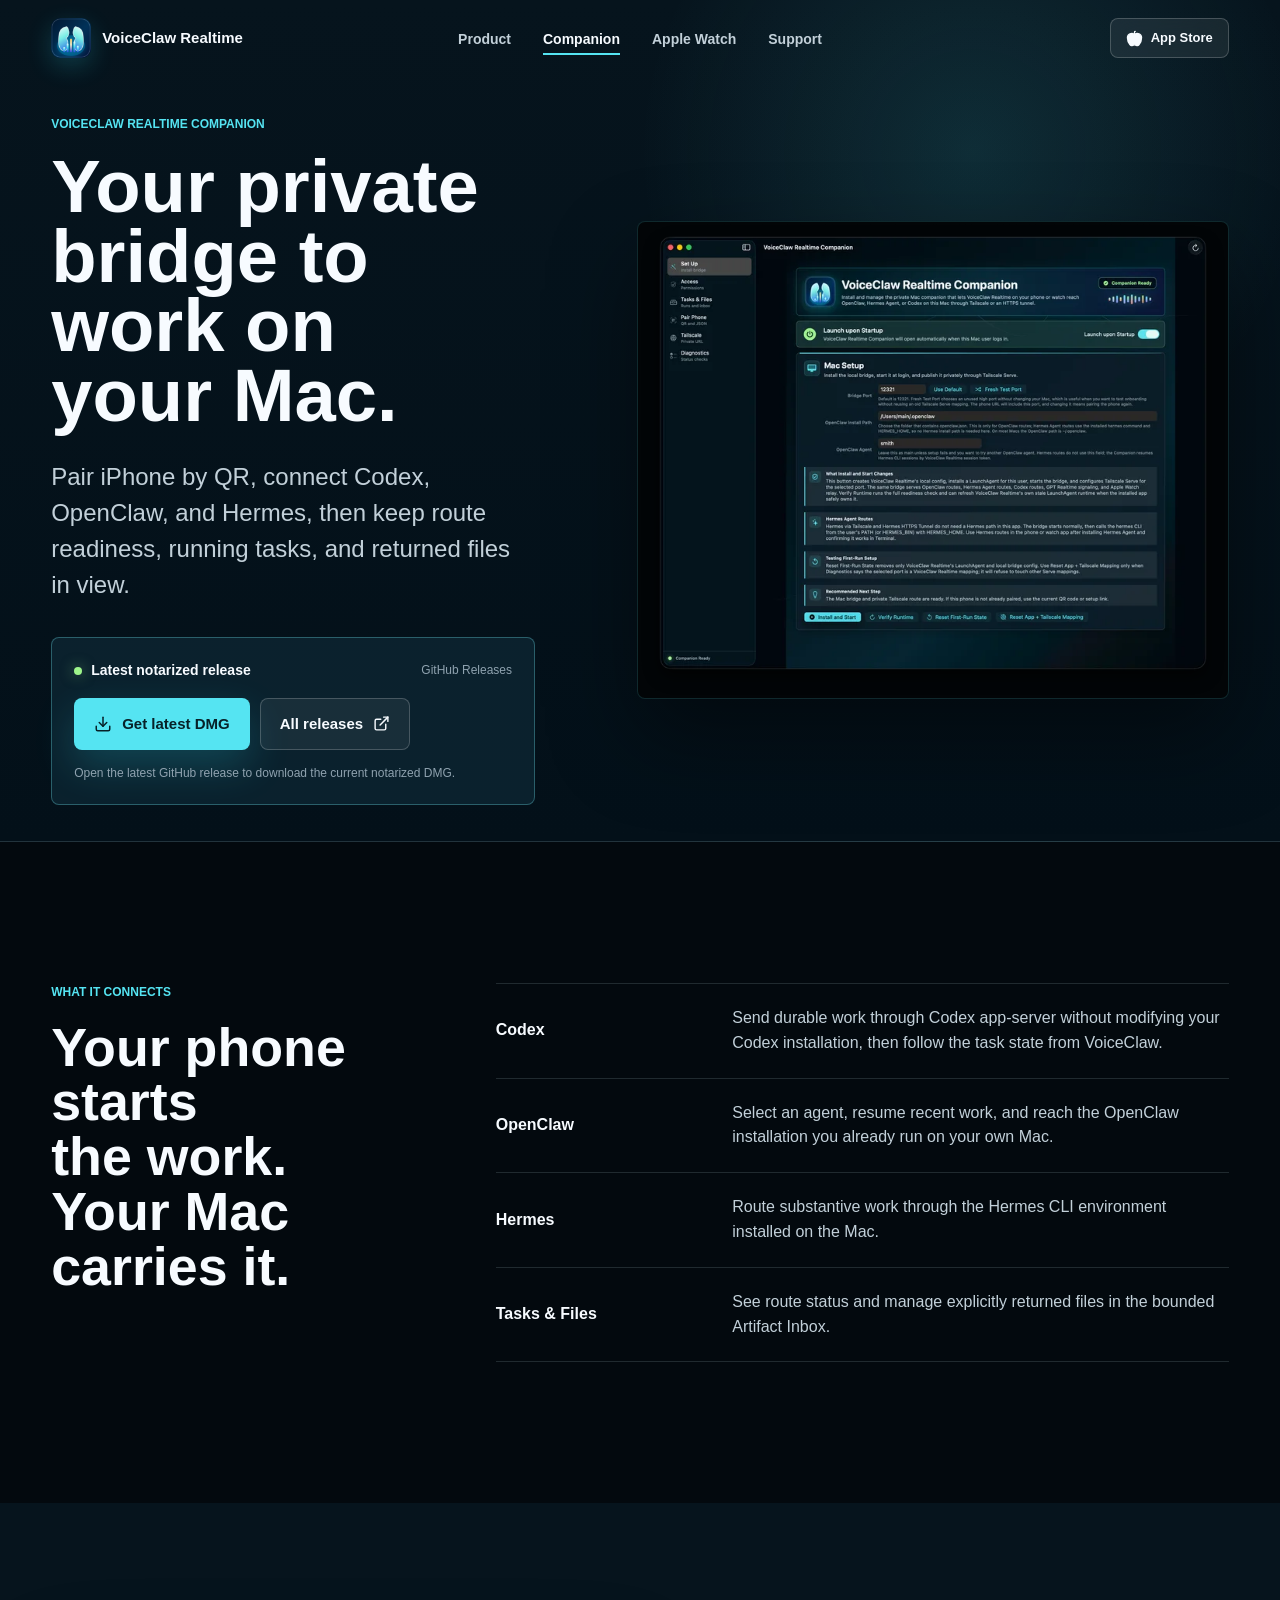
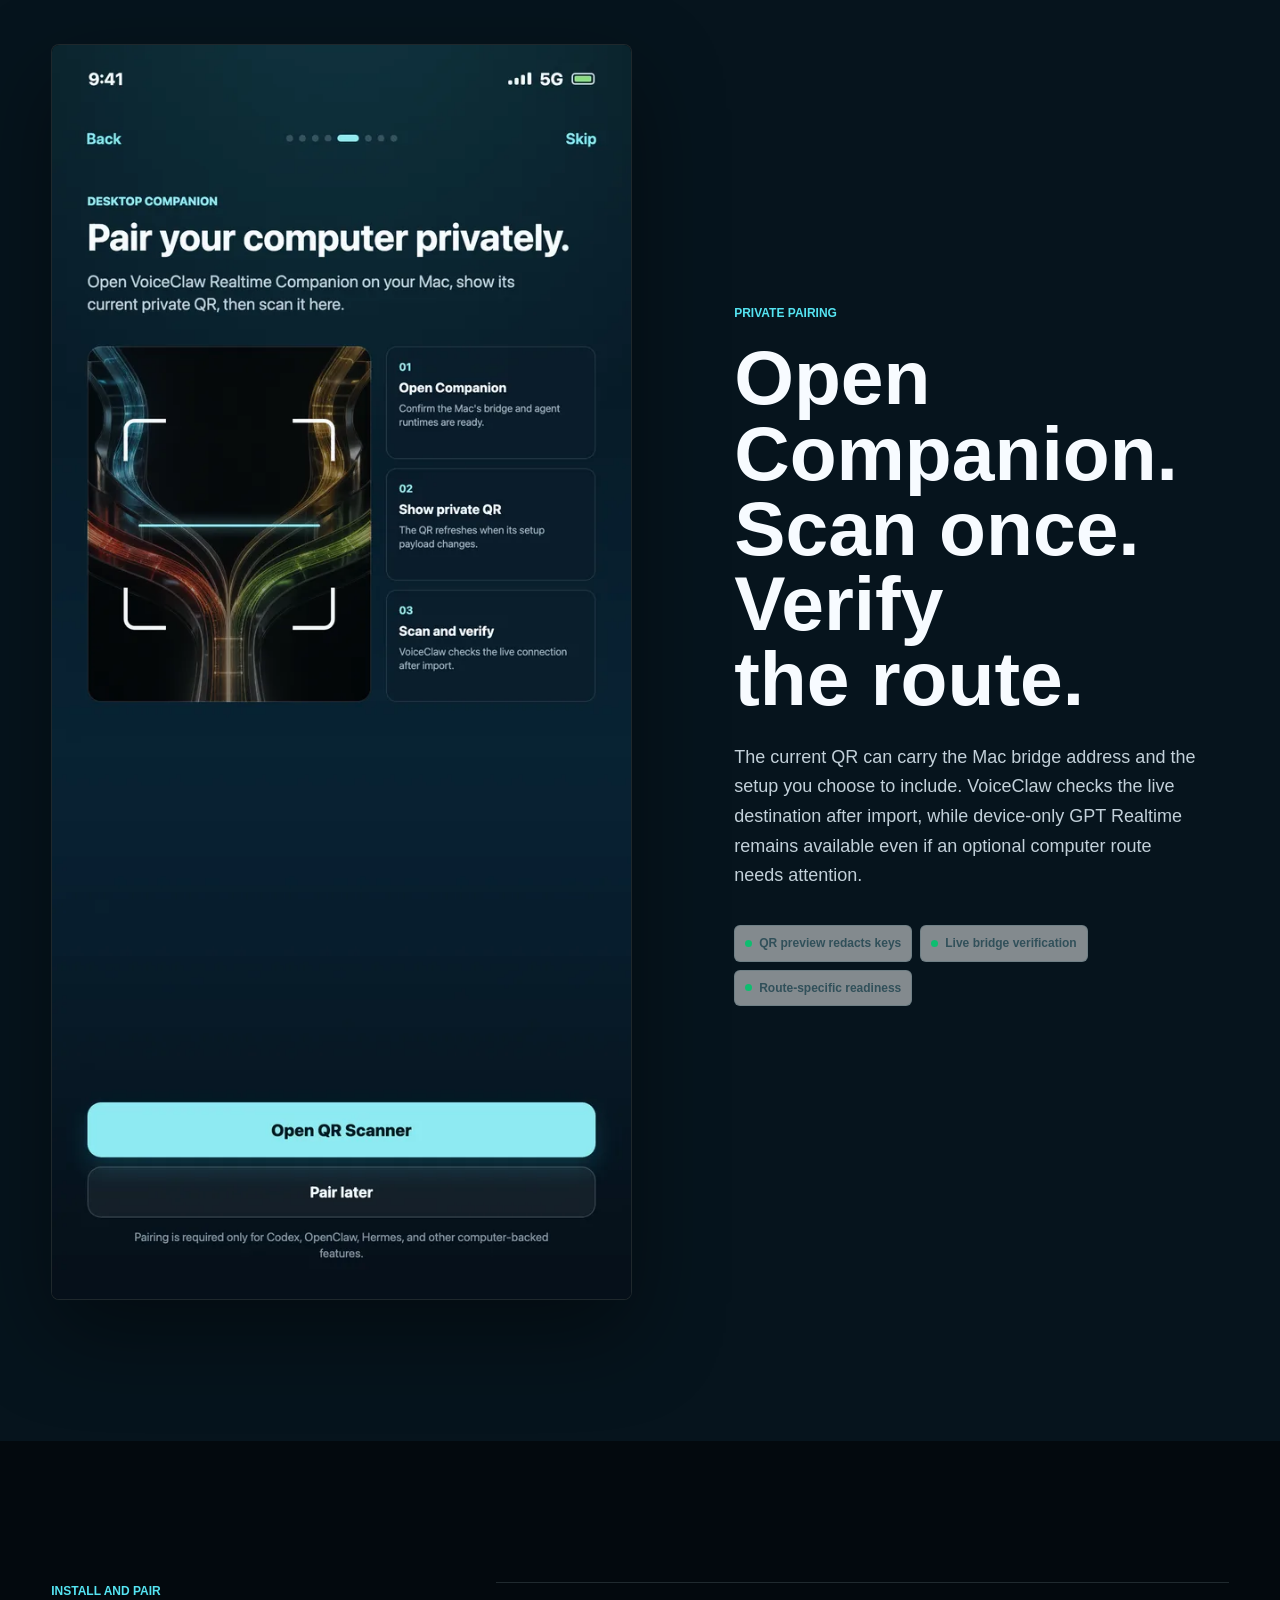
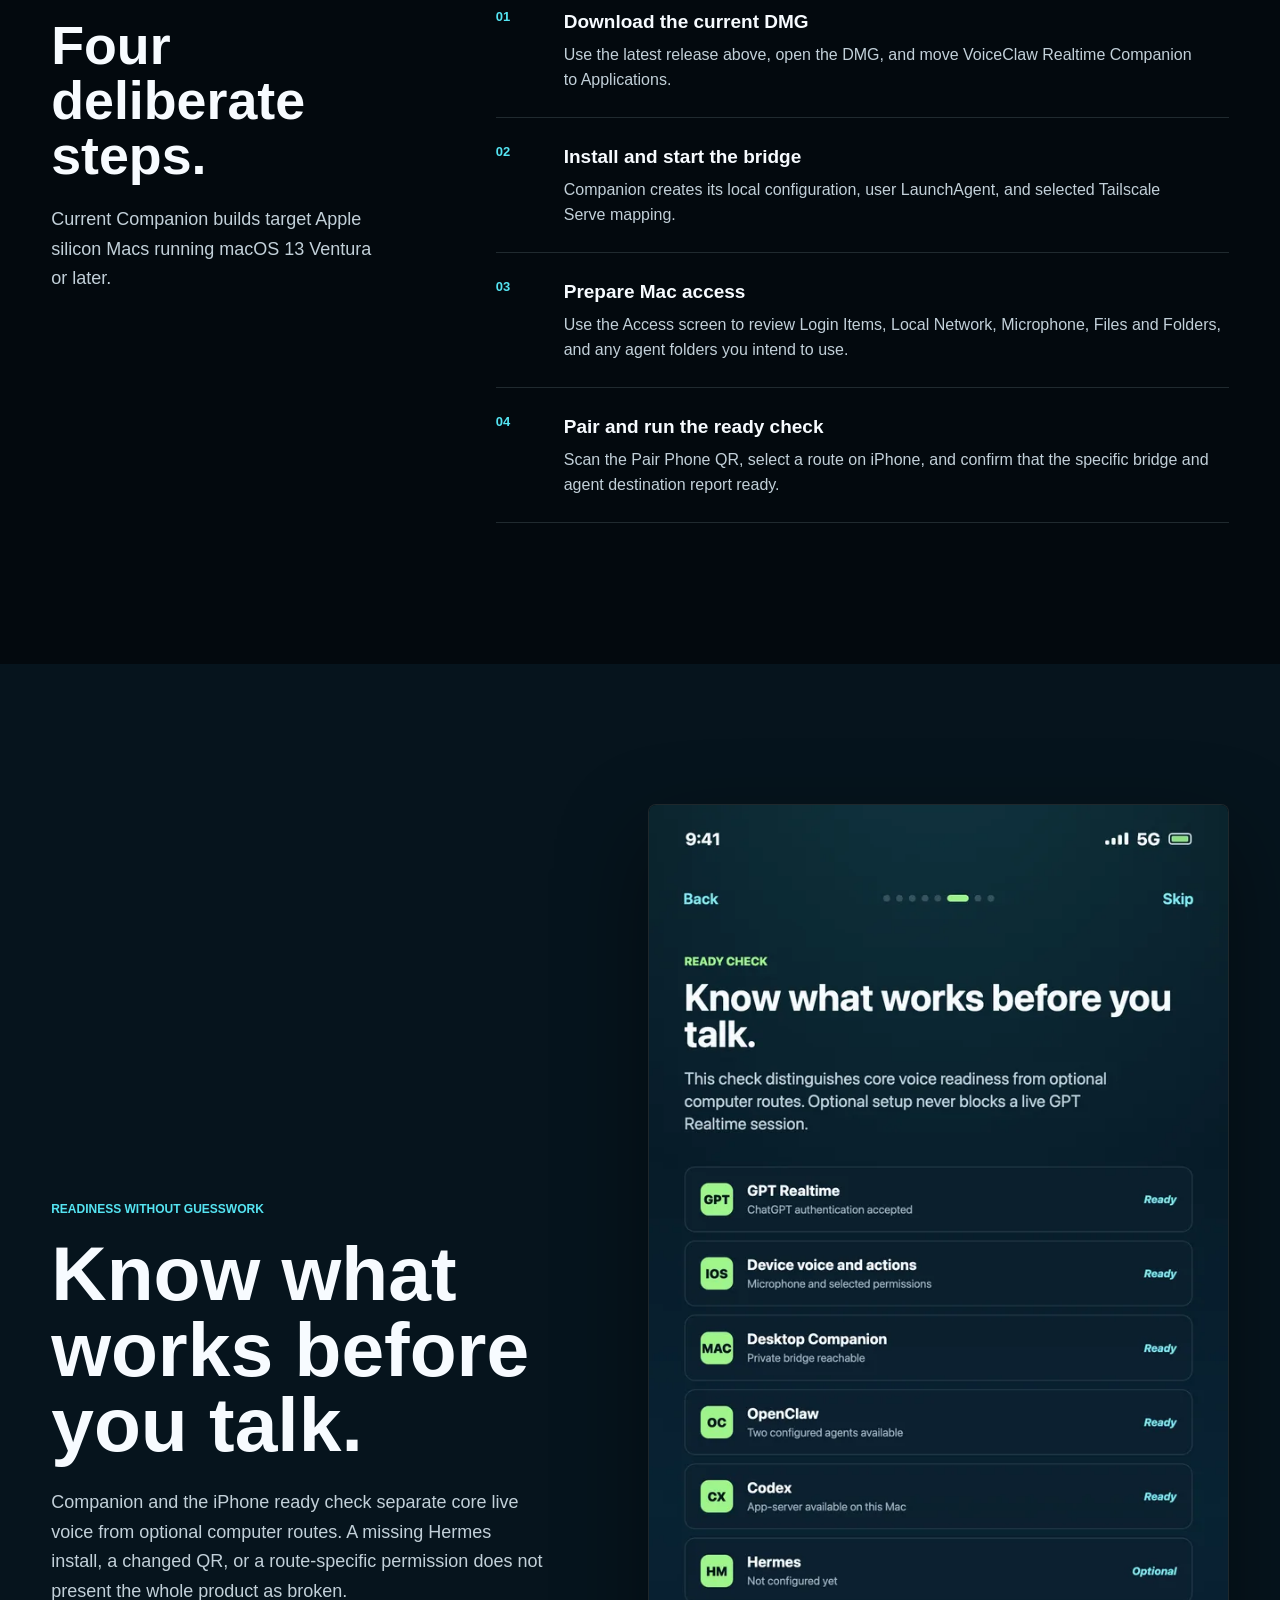
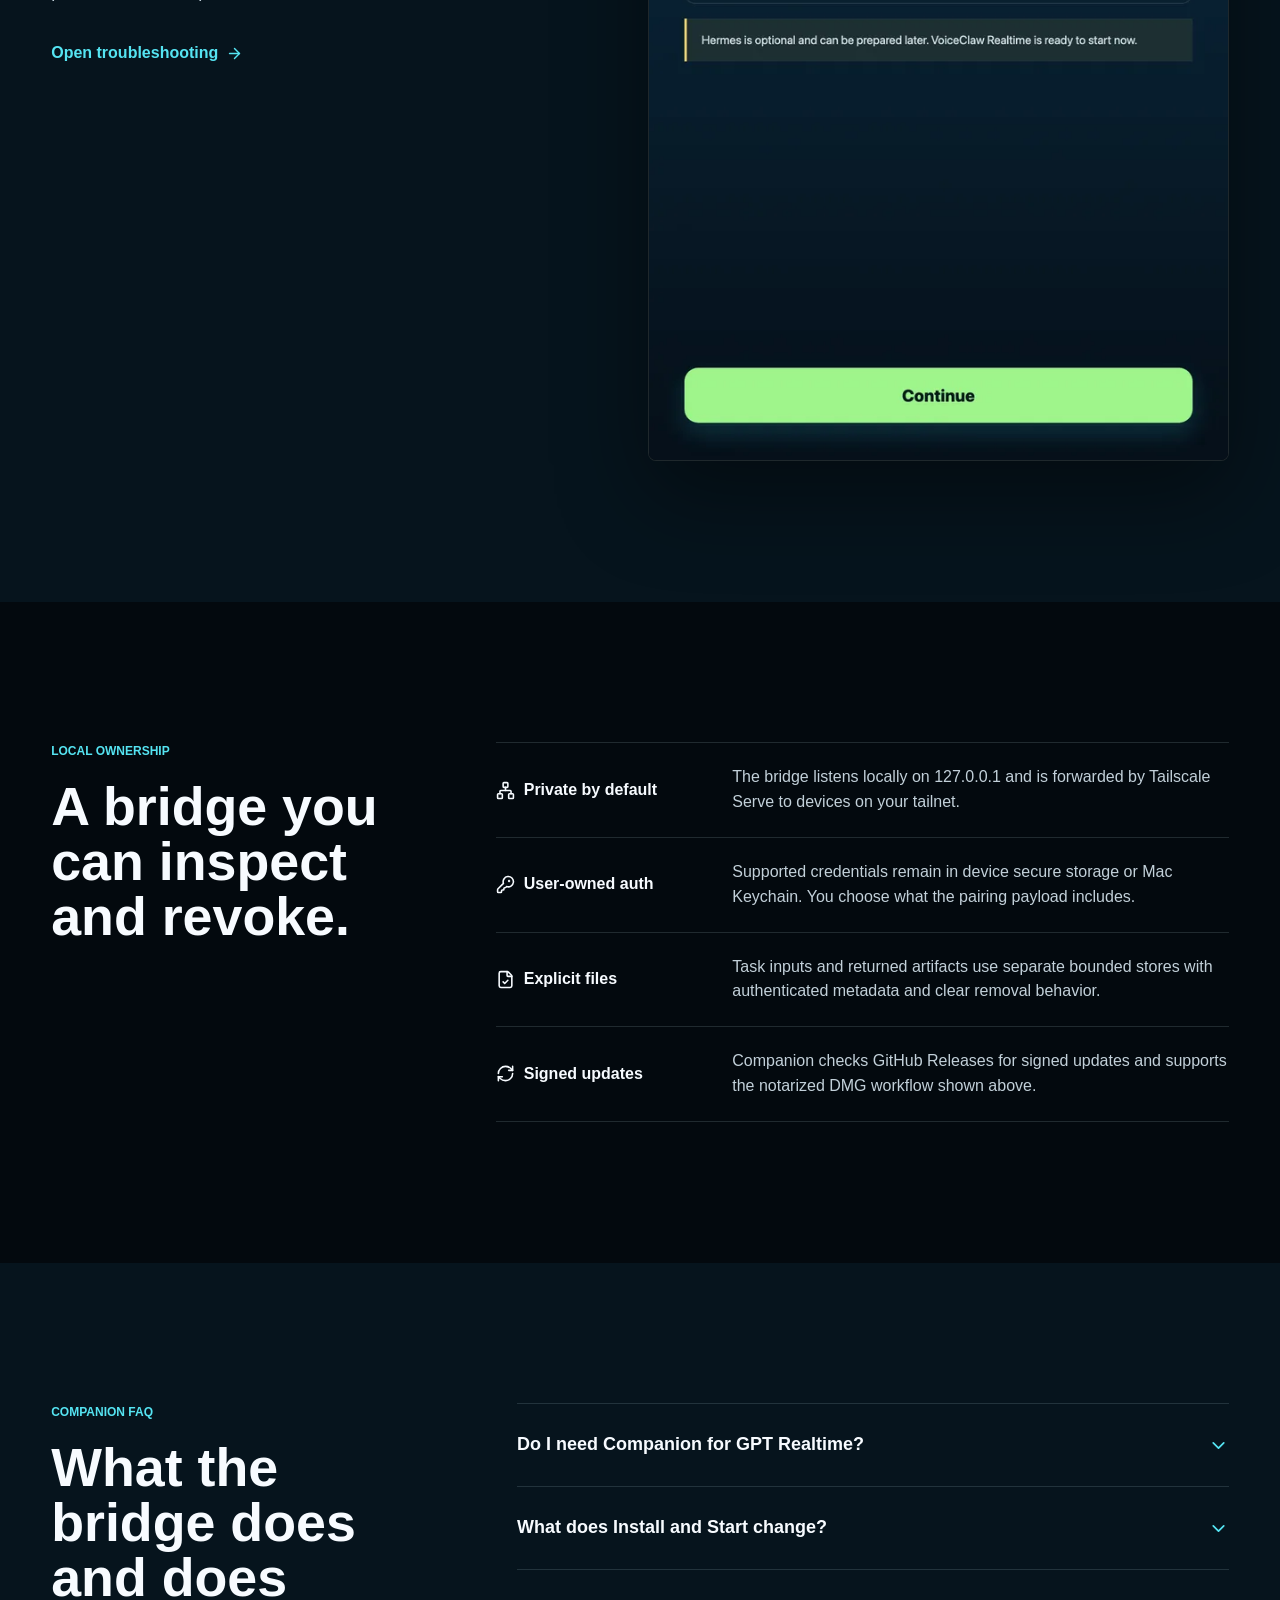
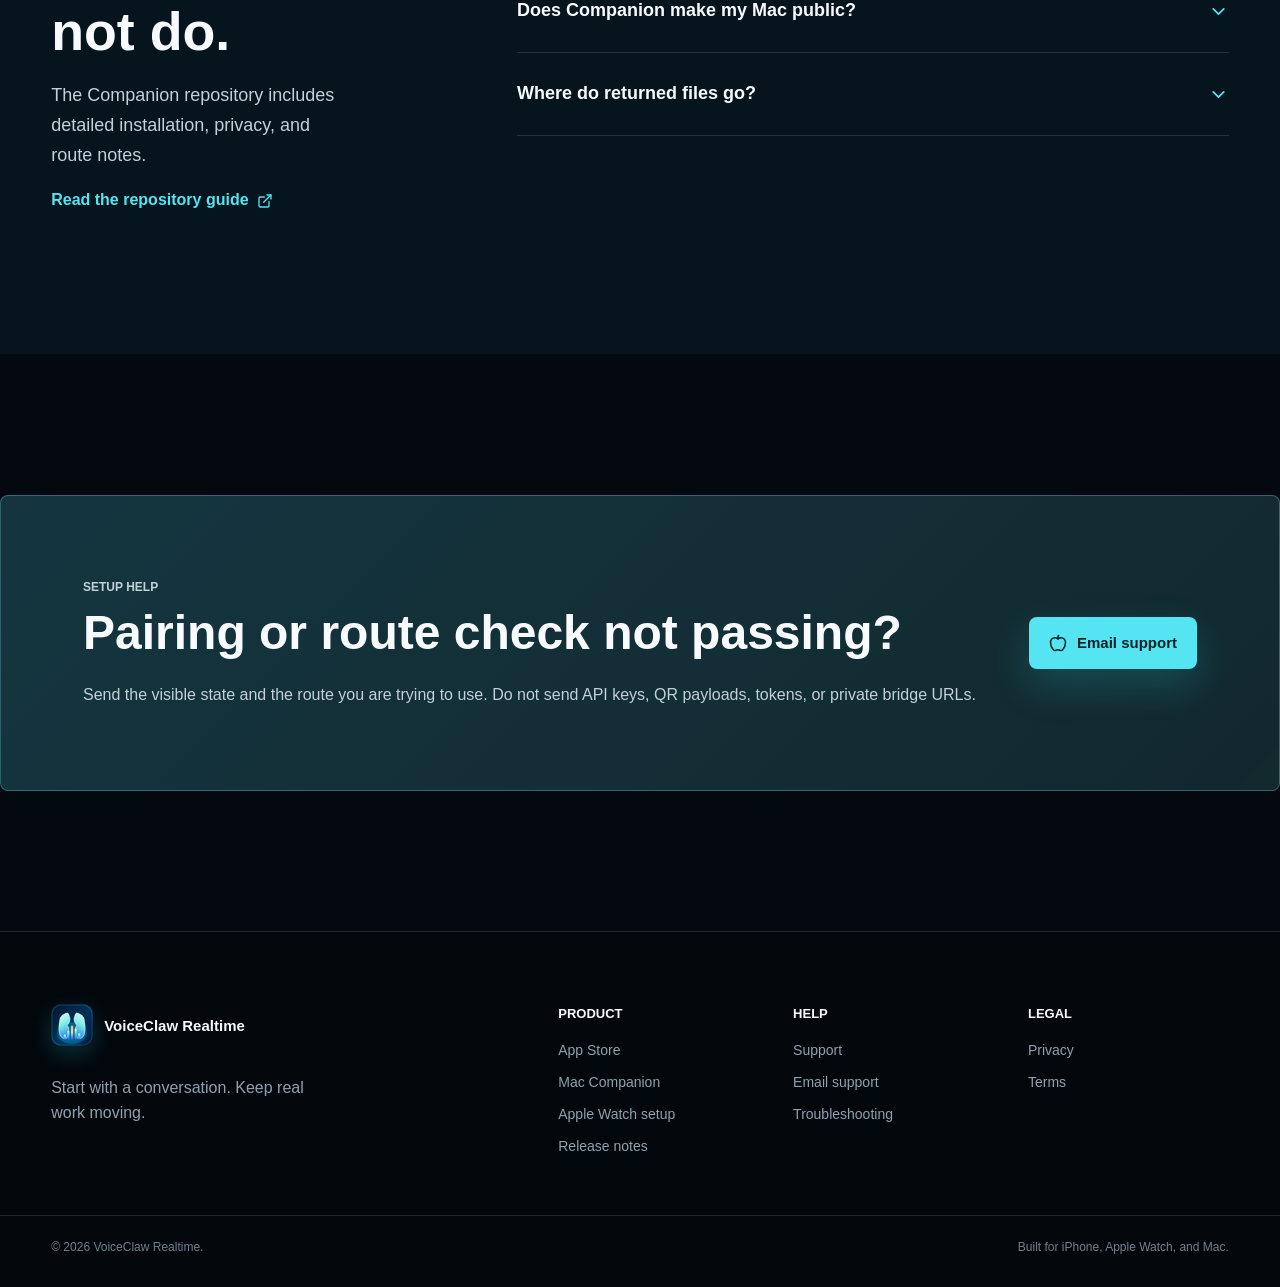
==== companion/index.html @ 494adf0a "Deploy 72e844d599939941767aa63071cbc758099f2b24" ====
<!DOCTYPE html><html lang="en"><head><meta charset="UTF-8"><meta name="viewport" content="width=device-width, initial-scale=1"><meta name="theme-color" content="#06141d"><meta name="color-scheme" content="dark"><meta name="description" content="Download the signed, notarized VoiceClaw Realtime Companion for macOS. Pair iPhone privately and connect Codex, OpenClaw, Hermes, tasks, and files."><meta name="robots" content="index, follow"><link rel="canonical" href="https://voiceclawrealtime.com/companion/"><link rel="icon" type="image/png" sizes="32x32" href="/favicon-32.png"><link rel="apple-touch-icon" href="/apple-touch-icon.png"><link rel="manifest" href="/site.webmanifest"><meta property="og:type" content="website"><meta property="og:site_name" content="VoiceClaw Realtime"><meta property="og:title" content="VoiceClaw Realtime Companion for Mac"><meta property="og:description" content="Download the signed, notarized VoiceClaw Realtime Companion for macOS. Pair iPhone privately and connect Codex, OpenClaw, Hermes, tasks, and files."><meta property="og:url" content="https://voiceclawrealtime.com/companion/"><meta property="og:image" content="https://voiceclawrealtime.com/og-image.png"><meta name="twitter:card" content="summary_large_image"><meta name="twitter:title" content="VoiceClaw Realtime Companion for Mac"><meta name="twitter:description" content="Download the signed, notarized VoiceClaw Realtime Companion for macOS. Pair iPhone privately and connect Codex, OpenClaw, Hermes, tasks, and files."><meta name="twitter:image" content="https://voiceclawrealtime.com/og-image.png"><title>VoiceClaw Realtime Companion for Mac</title><link rel="stylesheet" href="/_astro/SiteLayout.DarnVln-.css"></head><body><a class="skip-link" href="#main-content">Skip to content</a><header class="site-header" data-header><div class="header-inner"><a class="brand" href="/" aria-label="VoiceClaw Realtime home"><img src="/app-icon.png" alt="" width="40" height="40"><span>VoiceClaw <b>Realtime</b></span></a><button class="menu-toggle" type="button" aria-label="Open navigation" aria-expanded="false" aria-controls="site-nav" data-menu-toggle><svg xmlns="http://www.w3.org/2000/svg" width="22" height="22" viewBox="0 0 24 24" fill="none" stroke="currentColor" stroke-width="2" stroke-linecap="round" stroke-linejoin="round" aria-hidden="true" class="lucide lucide-menu menu-open-icon"><path d="M4 5h16"></path><path d="M4 12h16"></path><path d="M4 19h16"></path></svg><svg xmlns="http://www.w3.org/2000/svg" width="22" height="22" viewBox="0 0 24 24" fill="none" stroke="currentColor" stroke-width="2" stroke-linecap="round" stroke-linejoin="round" aria-hidden="true" class="lucide lucide-x menu-close-icon"><path d="M18 6 6 18"></path><path d="m6 6 12 12"></path></svg></button><nav id="site-nav" class="site-nav" aria-label="Primary navigation" data-menu><a href="/">Product</a><a href="/companion/" aria-current="page">Companion</a><a href="/watch/">Apple Watch</a><a href="/support/">Support</a></nav><a class="header-cta" href="https://apps.apple.com/us/app/voiceclaw-realtime/id6769243723" target="_blank" rel="noreferrer"><svg xmlns="http://www.w3.org/2000/svg" width="17" height="17" viewBox="0 0 24 24" fill="currentColor" stroke="currentColor" stroke-width="1.8" stroke-linecap="round" stroke-linejoin="round" aria-hidden="true" class="lucide lucide-apple"><path d="M12 6.528V3a1 1 0 0 1 1-1h0"></path><path d="M18.237 21A15 15 0 0 0 22 11a6 6 0 0 0-10-4.472A6 6 0 0 0 2 11a15.1 15.1 0 0 0 3.763 10 3 3 0 0 0 3.648.648 5.5 5.5 0 0 1 5.178 0A3 3 0 0 0 18.237 21"></path></svg><span>App Store</span></a></div></header><script type="module">var e=document.querySelector(`[data-header]`),t=document.querySelector(`[data-menu-toggle]`),n=document.querySelector(`[data-menu]`),r=()=>{e?.classList.remove(`menu-is-open`),t?.setAttribute(`aria-expanded`,`false`),t?.setAttribute(`aria-label`,`Open navigation`)};t?.addEventListener(`click`,()=>{let n=!e?.classList.contains(`menu-is-open`);e?.classList.toggle(`menu-is-open`,n),t.setAttribute(`aria-expanded`,String(n)),t.setAttribute(`aria-label`,n?`Close navigation`:`Open navigation`)}),n?.addEventListener(`click`,e=>{e.target.closest(`a`)&&r()}),document.addEventListener(`keydown`,e=>{e.key===`Escape`&&r()});</script><main id="main-content"><section class="page-hero companion-page-hero"><div class="section-inner companion-hero-grid"><div><p class="section-label">VoiceClaw Realtime Companion</p><h1>Your private bridge to work on your Mac.</h1><p class="lead">Pair iPhone by QR, connect Codex, OpenClaw, and Hermes, then keep route readiness, running tasks, and returned files in view.</p><div class="release-panel" data-release-panel><div class="release-state"><strong data-release-label>Latest notarized release</strong><span data-release-version>Latest release</span></div><div class="release-actions"><a class="button button-primary" href="https://github.com/bdjben/Voice.Claw-Companion/releases/latest" target="_blank" rel="noreferrer" data-dmg-link><svg xmlns="http://www.w3.org/2000/svg" width="18" height="18" viewBox="0 0 24 24" fill="none" stroke="currentColor" stroke-width="2" stroke-linecap="round" stroke-linejoin="round" aria-hidden="true" class="lucide lucide-download"><path d="M12 15V3"></path><path d="M21 15v4a2 2 0 0 1-2 2H5a2 2 0 0 1-2-2v-4"></path><path d="m7 10 5 5 5-5"></path></svg><span>Get latest DMG</span></a><a class="button button-secondary" href="https://github.com/bdjben/Voice.Claw-Companion/releases" target="_blank" rel="noreferrer"><span>All releases</span><svg xmlns="http://www.w3.org/2000/svg" width="17" height="17" viewBox="0 0 24 24" fill="none" stroke="currentColor" stroke-width="2" stroke-linecap="round" stroke-linejoin="round" aria-hidden="true" class="lucide lucide-external-link"><path d="M15 3h6v6"></path><path d="M10 14 21 3"></path><path d="M18 13v6a2 2 0 0 1-2 2H5a2 2 0 0 1-2-2V8a2 2 0 0 1 2-2h6"></path></svg></a></div><p class="release-meta" data-release-meta>Developer ID signed, notarized by Apple, and distributed through GitHub Releases.</p></div></div><div class="companion-window companion-setup-window"><img src="/_astro/companion-setup-current.Cf71ptF2_Z1jbsSL.webp" srcset="/_astro/companion-setup-current.Cf71ptF2_i8aDD.webp 760w, /_astro/companion-setup-current.Cf71ptF2_Z1j01tl.webp 1100w, /_astro/companion-setup-current.Cf71ptF2_ZuSznG.webp 1500w" alt="VoiceClaw Companion for macOS showing setup, bridge controls, and a ready status" sizes="(max-width: 980px) 92vw, 56vw" loading="eager" fetchpriority="high" decoding="async" width="2972" height="2402"></div></div></section><section class="companion-mobile-preview" aria-label="VoiceClaw Companion application preview"><div class="companion-window companion-setup-window"><img src="/_astro/companion-setup-current.Cf71ptF2_Z1NYIgs.webp" srcset="/_astro/companion-setup-current.Cf71ptF2_1BQRoM.webp 500w, /_astro/companion-setup-current.Cf71ptF2_Va7lJ.webp 760w" alt="VoiceClaw Companion for macOS showing setup, bridge controls, and a ready status" sizes="calc(100vw - 40px)" loading="lazy" decoding="async" width="2972" height="2402"></div></section><section class="content-section"><div class="section-inner content-grid"><div><p class="section-label">What it connects</p><h2 class="subhead">Your phone starts the work. Your Mac carries it.</h2></div><div class="feature-table"><div class="feature-row"><strong>Codex</strong><p>Send durable work through Codex app-server without modifying your Codex installation, then follow the task state from VoiceClaw.</p></div><div class="feature-row"><strong>OpenClaw</strong><p>Select an agent, resume recent work, and reach the OpenClaw installation you already run on your own Mac.</p></div><div class="feature-row"><strong>Hermes</strong><p>Route substantive work through the Hermes CLI environment installed on the Mac.</p></div><div class="feature-row"><strong>Tasks &amp; Files</strong><p>See route status and manage explicitly returned files in the bounded Artifact Inbox.</p></div></div></div></section><section class="content-section alt"><div class="section-inner story-grid reverse"><div class="story-copy"><p class="section-label">Private pairing</p><h2 class="headline">Open Companion. Scan once. Verify the route.</h2><p class="copy">The current QR can carry the Mac bridge address and the setup you choose to include. VoiceClaw checks the live destination after import, while device-only GPT Realtime remains available even if an optional computer route needs attention.</p><div class="status-points" aria-label="Pairing safeguards"><span class="status-point"><i></i>QR preview redacts keys</span><span class="status-point"><i></i>Live bridge verification</span><span class="status-point"><i></i>Route-specific readiness</span></div></div><div class="story-media media-frame"><img src="/_astro/onboarding-pair.sxDxz0wu_S5IIX.webp" srcset="/_astro/onboarding-pair.sxDxz0wu_F2vWn.webp 430w, /_astro/onboarding-pair.sxDxz0wu_Z1bp79M.webp 650w, /_astro/onboarding-pair.sxDxz0wu_111yEa.webp 820w" alt="VoiceClaw Realtime private Companion pairing screen on iPhone" sizes="(max-width: 980px) 82vw, 42vw" loading="lazy" decoding="async" width="1179" height="2556"></div></div></section><section class="content-section"><div class="section-inner content-grid"><div><p class="section-label">Install and pair</p><h2 class="subhead">Four deliberate steps.</h2><p class="copy">Current Companion builds target Apple silicon Macs running macOS 13 Ventura or later.</p></div><div class="steps"><article class="step"><div><h3>Download the current DMG</h3><p>Use the latest release above, open the DMG, and move VoiceClaw Realtime Companion to Applications.</p></div></article><article class="step"><div><h3>Install and start the bridge</h3><p>Companion creates its local configuration, user LaunchAgent, and selected Tailscale Serve mapping.</p></div></article><article class="step"><div><h3>Prepare Mac access</h3><p>Use the Access screen to review Login Items, Local Network, Microphone, Files and Folders, and any agent folders you intend to use.</p></div></article><article class="step"><div><h3>Pair and run the ready check</h3><p>Scan the Pair Phone QR, select a route on iPhone, and confirm that the specific bridge and agent destination report ready.</p></div></article></div></div></section><section class="content-section alt"><div class="section-inner story-grid"><div class="story-copy"><p class="section-label">Readiness without guesswork</p><h2 class="headline">Know what works before you talk.</h2><p class="copy">Companion and the iPhone ready check separate core live voice from optional computer routes. A missing Hermes install, a changed QR, or a route-specific permission does not present the whole product as broken.</p><a class="text-link" href="/support/#troubleshooting">Open troubleshooting <svg xmlns="http://www.w3.org/2000/svg" width="17" height="17" viewBox="0 0 24 24" fill="none" stroke="currentColor" stroke-width="2" stroke-linecap="round" stroke-linejoin="round" aria-hidden="true" class="lucide lucide-arrow-right"><path d="M5 12h14"></path><path d="m12 5 7 7-7 7"></path></svg></a></div><div class="story-media media-frame"><img src="/_astro/onboarding-ready-check.oPzKUD_B_ZxMUdD.webp" srcset="/_astro/onboarding-ready-check.oPzKUD_B_Z1seHUM.webp 430w, /_astro/onboarding-ready-check.oPzKUD_B_xhIcQ.webp 650w, /_astro/onboarding-ready-check.oPzKUD_B_Z7SteQ.webp 820w" alt="VoiceClaw ready check showing GPT Realtime, device actions, Companion, OpenClaw, Codex, and Hermes states" sizes="(max-width: 980px) 82vw, 42vw" loading="lazy" decoding="async" width="1179" height="2556"></div></div></section><section class="content-section"><div class="section-inner content-grid"><div><p class="section-label">Local ownership</p><h2 class="subhead">A bridge you can inspect and revoke.</h2></div><div class="feature-table"><div class="feature-row"><strong><svg xmlns="http://www.w3.org/2000/svg" width="19" height="19" viewBox="0 0 24 24" fill="none" stroke="currentColor" stroke-width="2" stroke-linecap="round" stroke-linejoin="round" aria-hidden="true" class="lucide lucide-network"><rect x="16" y="16" width="6" height="6" rx="1"></rect><rect x="2" y="16" width="6" height="6" rx="1"></rect><rect x="9" y="2" width="6" height="6" rx="1"></rect><path d="M5 16v-3a1 1 0 0 1 1-1h12a1 1 0 0 1 1 1v3"></path><path d="M12 12V8"></path></svg> Private by default</strong><p>The bridge listens locally on 127.0.0.1 and is forwarded by Tailscale Serve to devices on your tailnet.</p></div><div class="feature-row"><strong><svg xmlns="http://www.w3.org/2000/svg" width="19" height="19" viewBox="0 0 24 24" fill="none" stroke="currentColor" stroke-width="2" stroke-linecap="round" stroke-linejoin="round" aria-hidden="true" class="lucide lucide-key-round"><path d="M2.586 17.414A2 2 0 0 0 2 18.828V21a1 1 0 0 0 1 1h3a1 1 0 0 0 1-1v-1a1 1 0 0 1 1-1h1a1 1 0 0 0 1-1v-1a1 1 0 0 1 1-1h.172a2 2 0 0 0 1.414-.586l.814-.814a6.5 6.5 0 1 0-4-4z"></path><circle cx="16.5" cy="7.5" r=".5" fill="currentColor"></circle></svg> User-owned auth</strong><p>Supported credentials remain in device secure storage or Mac Keychain. You choose what the pairing payload includes.</p></div><div class="feature-row"><strong><svg xmlns="http://www.w3.org/2000/svg" width="19" height="19" viewBox="0 0 24 24" fill="none" stroke="currentColor" stroke-width="2" stroke-linecap="round" stroke-linejoin="round" aria-hidden="true" class="lucide lucide-file-check"><path d="M6 22a2 2 0 0 1-2-2V4a2 2 0 0 1 2-2h8a2.4 2.4 0 0 1 1.704.706l3.588 3.588A2.4 2.4 0 0 1 20 8v12a2 2 0 0 1-2 2z"></path><path d="M14 2v5a1 1 0 0 0 1 1h5"></path><path d="m9 15 2 2 4-4"></path></svg> Explicit files</strong><p>Task inputs and returned artifacts use separate bounded stores with authenticated metadata and clear removal behavior.</p></div><div class="feature-row"><strong><svg xmlns="http://www.w3.org/2000/svg" width="19" height="19" viewBox="0 0 24 24" fill="none" stroke="currentColor" stroke-width="2" stroke-linecap="round" stroke-linejoin="round" aria-hidden="true" class="lucide lucide-refresh-cw"><path d="M3 12a9 9 0 0 1 9-9 9.75 9.75 0 0 1 6.74 2.74L21 8"></path><path d="M21 3v5h-5"></path><path d="M21 12a9 9 0 0 1-9 9 9.75 9.75 0 0 1-6.74-2.74L3 16"></path><path d="M8 16H3v5"></path></svg> Signed updates</strong><p>Companion checks GitHub Releases for signed updates and supports the notarized DMG workflow shown above.</p></div></div></div></section><section class="faq-section"><div class="section-inner faq-layout"><div><p class="section-label">Companion FAQ</p><h2 class="subhead">What the bridge does and does not do.</h2><p class="copy">The Companion repository includes detailed installation, privacy, and route notes.</p><a class="text-link" href="https://github.com/bdjben/Voice.Claw-Companion" target="_blank" rel="noreferrer">Read the repository guide <svg xmlns="http://www.w3.org/2000/svg" width="16" height="16" viewBox="0 0 24 24" fill="none" stroke="currentColor" stroke-width="2" stroke-linecap="round" stroke-linejoin="round" aria-hidden="true" class="lucide lucide-external-link"><path d="M15 3h6v6"></path><path d="M10 14 21 3"></path><path d="M18 13v6a2 2 0 0 1-2 2H5a2 2 0 0 1-2-2V8a2 2 0 0 1 2-2h6"></path></svg></a></div><div class="faq-list"><details><summary><span>Do I need Companion for GPT Realtime?</span><svg xmlns="http://www.w3.org/2000/svg" width="21" height="21" viewBox="0 0 24 24" fill="none" stroke="currentColor" stroke-width="2" stroke-linecap="round" stroke-linejoin="round" aria-hidden="true" class="lucide lucide-chevron-down"><path d="m6 9 6 6 6-6"></path></svg></summary><p>No. Device-only GPT Realtime can work without a Mac. Companion is for Codex, OpenClaw, Hermes, Mac files, and other computer-backed routes.</p></details><details><summary><span>What does Install and Start change?</span><svg xmlns="http://www.w3.org/2000/svg" width="21" height="21" viewBox="0 0 24 24" fill="none" stroke="currentColor" stroke-width="2" stroke-linecap="round" stroke-linejoin="round" aria-hidden="true" class="lucide lucide-chevron-down"><path d="m6 9 6 6 6-6"></path></svg></summary><p>It creates the local bridge configuration, installs a per-user LaunchAgent, starts the bridge, and configures the selected Tailscale Serve mapping. Companion explains each change before it runs.</p></details><details><summary><span>Does Companion make my Mac public?</span><svg xmlns="http://www.w3.org/2000/svg" width="21" height="21" viewBox="0 0 24 24" fill="none" stroke="currentColor" stroke-width="2" stroke-linecap="round" stroke-linejoin="round" aria-hidden="true" class="lucide lucide-chevron-down"><path d="m6 9 6 6 6-6"></path></svg></summary><p>Not by default. The local bridge listens on 127.0.0.1 and is published privately through Tailscale Serve. A public HTTPS tunnel is optional, advanced, and only used when you configure it.</p></details><details><summary><span>Where do returned files go?</span><svg xmlns="http://www.w3.org/2000/svg" width="21" height="21" viewBox="0 0 24 24" fill="none" stroke="currentColor" stroke-width="2" stroke-linecap="round" stroke-linejoin="round" aria-hidden="true" class="lucide lucide-chevron-down"><path d="m6 9 6 6 6-6"></path></svg></summary><p>Supported route outputs appear in the Companion Artifact Inbox. The inbox is bounded, authenticated, and manually managed; files are not silently evicted.</p></details></div></div></section><section class="content-section"><div class="section-inner support-contact"><div><p class="section-label">Setup help</p><h2>Pairing or route check not passing?</h2><p>Send the visible state and the route you are trying to use. Do not send API keys, QR payloads, tokens, or private bridge URLs.</p></div><a class="button button-primary" href="mailto:support@voiceclawrealtime.com?subject=VoiceClaw%20Companion%20support"><svg xmlns="http://www.w3.org/2000/svg" width="18" height="18" viewBox="0 0 24 24" fill="none" stroke="currentColor" stroke-width="2" stroke-linecap="round" stroke-linejoin="round" aria-hidden="true" class="lucide lucide-apple"><path d="M12 6.528V3a1 1 0 0 1 1-1h0"></path><path d="M18.237 21A15 15 0 0 0 22 11a6 6 0 0 0-10-4.472A6 6 0 0 0 2 11a15.1 15.1 0 0 0 3.763 10 3 3 0 0 0 3.648.648 5.5 5.5 0 0 1 5.178 0A3 3 0 0 0 18.237 21"></path></svg><span>Email support</span></a></div></section><script type="module">var e=`https://api.github.com/repos/bdjben/Voice.Claw-Companion/releases/latest`,t=document.querySelector(`[data-release-version]`),n=document.querySelector(`[data-release-meta]`),r=document.querySelector(`[data-dmg-link]`);fetch(e,{headers:{Accept:`application/vnd.github+json`}}).then(e=>{if(!e.ok)throw Error(`Release lookup failed`);return e.json()}).then(e=>{let i=e.assets?.find(e=>e.name?.toLowerCase().endsWith(`.dmg`));if(t&&(t.textContent=e.tag_name||`Latest`),r&&i?.browser_download_url&&(r.href=i.browser_download_url),n&&i){let e=Math.round(i.size/1024/1024*10)/10;n.textContent=`${i.name} · ${e} MB · Developer ID signed and notarized`}}).catch(()=>{t&&(t.textContent=`GitHub Releases`),n&&(n.textContent=`Open the latest GitHub release to download the current notarized DMG.`)});</script></main><footer class="site-footer"><div class="footer-inner"><div class="footer-brand"><a class="brand" href="/" aria-label="VoiceClaw Realtime home"><img src="/app-icon.png" alt="" width="42" height="42" loading="lazy"><span>VoiceClaw <b>Realtime</b></span></a><p>Start with a conversation. Keep real work moving.</p></div><div class="footer-links"><div><h2>Product</h2><a href="https://apps.apple.com/us/app/voiceclaw-realtime/id6769243723" target="_blank" rel="noreferrer">App Store</a><a href="/companion/">Mac Companion</a><a href="/watch/">Apple Watch setup</a><a href="https://github.com/bdjben/Voice.Claw-Companion/releases" target="_blank" rel="noreferrer">Release notes</a></div><div><h2>Help</h2><a href="/support/">Support</a><a href="mailto:support@voiceclawrealtime.com">Email support</a><a href="/support/#troubleshooting">Troubleshooting</a></div><div><h2>Legal</h2><a href="/privacy/">Privacy</a><a href="/terms/">Terms</a></div></div></div><div class="footer-bottom"><span>&copy; 2026 VoiceClaw Realtime.</span><span>Built for iPhone, Apple Watch, and Mac.</span></div></footer></body></html>
---- _astro/SiteLayout.DarnVln-.css ----
:root{color-scheme:dark;--bg:#03090e;--bg-elevated:#06141d;--bg-teal:#082b38;--surface:#0b1d28;--surface-strong:#102a37;--surface-soft:#0e2531bd;--text:#f7fbff;--text-soft:#c2d0d9;--muted:#8fa2af;--line:#c4e1ec26;--line-strong:#6fe0ed52;--cyan:#55e4f2;--cyan-dark:#072128;--lime:#9ef58b;--amber:#ffce69;--coral:#ff765d;--violet:#9d86ff;--max:1240px;--gutter:clamp(20px, 4vw, 56px);--section:clamp(88px, 11vw, 164px);--radius-sm:6px;--radius:8px;--shadow-media:0 34px 90px #0000006b;font-synthesis:none;text-rendering:optimizelegibility;font-family:-apple-system,BlinkMacSystemFont,SF Pro Display,SF Pro Text,Helvetica Neue,Arial,sans-serif}*{box-sizing:border-box}html{scroll-behavior:smooth;background:var(--bg)}body{background:var(--bg);min-width:320px;color:var(--text);margin:0;font-size:16px;line-height:1.55;overflow-x:hidden}body,button,a{letter-spacing:0}img,picture,svg{max-width:100%;display:block}img{height:auto}button,a{font:inherit}a{color:inherit;text-underline-offset:.22em;text-decoration-thickness:1px}button{color:inherit}h1,h2,h3,p{margin-top:0}h1,h2,h3{text-wrap:balance}p{text-wrap:pretty}::selection{color:#041116;background:var(--cyan)}:focus-visible{outline:3px solid var(--amber);outline-offset:4px}.skip-link{z-index:100;border-radius:var(--radius-sm);color:#041116;background:var(--cyan);padding:10px 14px;font-weight:800;position:fixed;top:12px;left:12px;transform:translateY(-160%)}.skip-link:focus{transform:translateY(0)}.site-header{z-index:30;border-bottom:1px solid #0000;width:100%;position:absolute;top:0;left:0}.header-inner{width:min(100%, calc(var(--max) + 2 * var(--gutter)));min-height:76px;padding:0 var(--gutter);grid-template-columns:1fr auto 1fr;align-items:center;gap:28px;margin:0 auto;display:grid}.brand{width:max-content;color:var(--text);white-space:nowrap;align-items:center;gap:11px;font-size:15px;font-weight:650;text-decoration:none;display:inline-flex}.brand img{border-radius:9px;box-shadow:0 8px 24px #2ddcee33}.brand b{font-weight:800}.site-nav{align-items:center;gap:32px;display:flex}.site-nav a{color:var(--text-soft);padding:27px 0 24px;font-size:14px;font-weight:690;text-decoration:none;position:relative}.site-nav a:after{content:"";background:var(--cyan);height:2px;transition:transform .18s;position:absolute;bottom:19px;left:0;right:0;transform:scaleX(0)}.site-nav a:hover,.site-nav a[aria-current=page]{color:var(--text)}.site-nav a:hover:after,.site-nav a[aria-current=page]:after{transform:scaleX(1)}.header-cta{border-radius:var(--radius);min-height:40px;color:var(--text);backdrop-filter:blur(14px);background:#ffffff12;border:1px solid #fff3;justify-self:end;align-items:center;gap:8px;padding:0 15px;font-size:13px;font-weight:760;text-decoration:none;transition:border-color .18s,background .18s,transform .18s;display:inline-flex}.header-cta:hover{background:#55e4f21f;border-color:#55e4f280;transform:translateY(-1px)}.menu-toggle,.menu-close-icon{display:none}.section-inner{width:min(100%, calc(var(--max) + 2 * var(--gutter)));padding-inline:var(--gutter);margin:0 auto}.section-label{color:var(--cyan);text-transform:uppercase;margin-bottom:18px;font-size:12px;font-weight:850}.display{max-width:1000px;margin-bottom:28px;font-size:clamp(50px,7.8vw,112px);font-weight:820;line-height:.92}.headline{max-width:860px;margin-bottom:26px;font-size:clamp(40px,6vw,84px);font-weight:820;line-height:.98}.subhead{max-width:760px;margin-bottom:22px;font-size:clamp(30px,4.2vw,60px);font-weight:790;line-height:1.02}.lead{max-width:720px;color:var(--text-soft);font-size:clamp(18px,2vw,24px);line-height:1.5}.copy{max-width:620px;color:var(--text-soft);font-size:18px;line-height:1.65}.button-row{flex-wrap:wrap;align-items:center;gap:12px;display:flex}.button{border-radius:var(--radius);border:1px solid #0000;justify-content:center;align-items:center;gap:10px;min-height:52px;padding:0 19px;font-size:15px;font-weight:790;text-decoration:none;transition:transform .18s,background .18s,border-color .18s;display:inline-flex}.button:hover{transform:translateY(-2px)}.button-primary{color:var(--cyan-dark);background:var(--cyan);box-shadow:0 16px 40px #2ddcee33}.button-primary:hover{background:#8cf2fb}.button-secondary{color:var(--text);background:#ffffff0f;border-color:#fff3}.button-secondary:hover{background:#55e4f21a;border-color:#55e4f273}.button-compact{min-height:44px;padding:0 15px;font-size:13px}.text-link{color:var(--cyan);align-items:center;gap:8px;font-weight:760;text-decoration:none;display:inline-flex}.text-link:hover{color:#99f4fb}.media-frame{border:1px solid var(--line);border-radius:var(--radius);box-shadow:var(--shadow-media);background:#02070b;overflow:hidden}.media-frame img,.media-frame picture{width:100%}.waveform{justify-content:center;align-items:center;gap:6px;height:96px;display:flex}.waveform i{width:6px;height:calc(18px + (var(--wave-index) % 5) * 11px);background:linear-gradient(180deg, var(--cyan), #6f83ff);animation:1.15s ease-in-out infinite alternate voice-wave;animation-delay:calc(var(--wave-index) * -68ms);border-radius:5px;box-shadow:0 0 18px #55e4f266}@keyframes voice-wave{0%{opacity:.72;transform:scaleY(.55)}to{opacity:1;transform:scaleY(1.2)}}.hero{border-bottom:1px solid var(--line);background:#020507;min-height:86svh;position:relative;overflow:hidden}.hero-background{position:absolute;inset:0}.hero-background img{object-fit:cover;object-position:50% 61%;opacity:.82;width:100%;height:100%}.hero-background:after{content:"";background:linear-gradient(90deg,#010508fa 0%,#010508d6 40%,#0105081f 76%),linear-gradient(#02070a42 52%,#02080ce0 100%);position:absolute;inset:0}.hero-inner{z-index:2;grid-template-columns:minmax(0,1.18fr) minmax(280px,.58fr);align-items:center;gap:clamp(24px,5vw,72px);min-height:86svh;padding-top:clamp(112px,14vh,142px);padding-bottom:clamp(28px,4vh,44px);display:grid;position:relative}.hero-copy{z-index:2;max-width:800px;position:relative}.hero h1{margin-bottom:28px;font-size:clamp(54px,6.4vw,90px);font-weight:830;line-height:.92}.hero .lead{max-width:680px;margin-bottom:34px}.hero-proof{color:var(--muted);flex-wrap:wrap;gap:8px 22px;margin-top:22px;font-size:13px;font-weight:650;display:flex}.hero-proof span{align-items:center;gap:8px;display:inline-flex}.hero-proof i{background:var(--lime);border-radius:50%;width:6px;height:6px;box-shadow:0 0 12px #9ef58b8c}.hero-product{border-radius:var(--radius) var(--radius) 0 0;filter:drop-shadow(0 35px 80px #00000094);place-self:end;width:min(27vw,330px);height:min(68vh,610px);margin-bottom:clamp(-120px,-9vh,-72px);position:relative;overflow:hidden}.hero-product:before{content:"";z-index:-1;aspect-ratio:1;border:1px solid #55e4f242;border-radius:50%;width:86%;position:absolute;top:11%;right:5%;box-shadow:0 0 90px #55e4f224}.hero-product img{border-radius:var(--radius);width:100%}.intro-strip{border-bottom:1px solid var(--line);background:var(--bg-elevated);padding:40px 0}.intro-strip-inner{grid-template-columns:auto 1fr auto;align-items:center;gap:32px;display:grid}.intro-strip .waveform{width:190px}.intro-strip p{max-width:660px;color:var(--text-soft);margin:0;font-size:18px}.intro-strip strong{color:var(--text)}.story-section{padding:var(--section) 0;overflow:hidden}.story-grid{grid-template-columns:minmax(0,.92fr) minmax(0,1.08fr);align-items:center;gap:clamp(54px,8vw,118px);display:grid}.story-grid.reverse{grid-template-columns:minmax(0,1.08fr) minmax(0,.92fr)}.story-grid.reverse .story-copy{order:2}.story-grid.reverse .story-media{order:1}.story-copy .copy{margin-bottom:34px}.route-story{background:linear-gradient(#082b38f5,#051720fa)}.route-rail{border-top:1px solid var(--line-strong);border-bottom:1px solid var(--line-strong);grid-template-columns:repeat(4,minmax(0,1fr));margin:36px 0 0;display:grid}.route{border-right:1px solid var(--line);min-height:96px;color:var(--text-soft);text-align:center;align-content:center;justify-items:center;gap:9px;padding:18px 12px;font-size:13px;font-weight:760;display:grid}.route:last-child{border-right:0}.route svg{color:var(--route-color,var(--cyan))}.route:nth-child(2){--route-color:var(--coral)}.route:nth-child(3){--route-color:var(--lime)}.route:nth-child(4){--route-color:var(--violet)}.poster-pair{min-height:720px;position:relative}.poster-pair .media-frame{width:min(54%,340px);height:720px;position:absolute}.poster-pair .media-frame img{object-fit:cover;object-position:top;height:100%}.poster-pair .media-frame:first-child{top:0;left:0;transform:rotate(-2deg)}.poster-pair .media-frame:last-child{bottom:0;right:0;transform:rotate(2deg)}.work-story{background:linear-gradient(180deg, #02090e33, #06141ddb), var(--bg)}.work-list{border-top:1px solid var(--line);gap:0;margin:34px 0 0;padding:0;list-style:none;display:grid}.work-list li{border-bottom:1px solid var(--line);color:var(--text-soft);grid-template-columns:34px 1fr;align-items:start;gap:10px;padding:17px 0;display:grid}.work-list svg{color:var(--cyan);margin-top:2px}.actions-story{background:#090e12;position:relative}.actions-story:before{content:"";opacity:.1;background:radial-gradient(circle at 66% 48%, var(--coral), transparent 34%);pointer-events:none;position:absolute;inset:0}.action-lines{grid-template-columns:repeat(2,minmax(0,1fr));gap:0 28px;margin-top:32px;display:grid}.action-line{border-bottom:1px solid var(--line);color:var(--text-soft);align-items:center;gap:10px;padding:16px 0;font-weight:650;display:flex}.action-line svg{color:var(--coral);flex:none}.watch-story{background:radial-gradient(circle at 50% 20%,#9ef58b14,#0000 30%),#020608;padding-bottom:0}.watch-heading{grid-template-columns:1.2fr .8fr;align-items:end;gap:48px;margin-bottom:68px;display:grid}.watch-heading .copy{justify-self:end}.watch-media{width:min(100%,700px);margin:0 auto -1px}.watch-media img{width:100%}.companion-teaser{padding:var(--section) 0;color:#07141d;background:#eaf7fb}.companion-teaser .section-label{color:#007d91}.companion-teaser .copy{color:#425661}.companion-teaser .button-secondary{color:#07141d;background:#07141d0d;border-color:#07141d33}.companion-teaser .text-link{color:#007d91}.companion-window{border-radius:var(--radius);background:#fff;border:1px solid #0839482b;overflow:hidden;box-shadow:0 38px 88px #04222d2e}.companion-window img{width:100%}.companion-setup-window{background:#020507;border-color:#55e4f229;box-shadow:0 38px 88px #0000006b}.companion-mobile-preview{display:none}.status-points{flex-wrap:wrap;gap:8px;margin:28px 0 34px;display:flex}.status-point{border-radius:var(--radius-sm);color:#31505a;background:#ffffff80;border:1px solid #074d5b26;align-items:center;gap:7px;padding:8px 10px;font-size:12px;font-weight:740;display:inline-flex}.status-point i{background:#0ebd70;border-radius:50%;width:7px;height:7px}.faq-section{padding:var(--section) 0;background:var(--bg-elevated)}.faq-layout{grid-template-columns:minmax(260px,.66fr) minmax(0,1.34fr);gap:clamp(50px,9vw,130px);display:grid}.faq-list{border-top:1px solid var(--line)}.faq-list details{border-bottom:1px solid var(--line)}.faq-list summary{cursor:pointer;grid-template-columns:1fr auto;align-items:center;gap:20px;min-height:82px;padding:18px 0;font-size:18px;font-weight:730;list-style:none;display:grid}.faq-list summary::-webkit-details-marker{display:none}.faq-list summary svg{color:var(--cyan);transition:transform .18s}.faq-list details[open] summary svg{transform:rotate(180deg)}.faq-list details p{max-width:760px;color:var(--text-soft);margin:-2px 46px 28px 0;font-size:16px}.final-cta{text-align:center;background:#020507;padding:clamp(100px,13vw,180px) 0;position:relative;overflow:hidden}.final-cta:before,.final-cta:after{content:"";border:1px solid #55e4f22e;border-radius:50%;position:absolute;left:50%;transform:translate(-50%)}.final-cta:before{width:760px;height:760px;bottom:-430px}.final-cta:after{width:500px;height:500px;bottom:-300px}.final-cta .section-inner{z-index:2;position:relative}.final-cta h2{max-width:900px;margin:0 auto 25px;font-size:clamp(44px,7vw,92px);line-height:.95}.final-cta .lead{margin:0 auto 34px}.final-cta .button-row{justify-content:center}.page-hero{border-bottom:1px solid var(--line);background:radial-gradient(circle at 76% 18%,#55e4f21f,#0000 28%),linear-gradient(#06141d 0%,#031019 100%);padding:clamp(148px,18vw,220px) 0 clamp(84px,10vw,130px)}.page-hero h1{max-width:920px;margin-bottom:28px;font-size:clamp(52px,7.6vw,104px);line-height:.94}.page-hero .lead{margin-bottom:34px}.companion-hero-grid{grid-template-columns:minmax(0,.9fr) minmax(440px,1.1fr);align-items:center;gap:clamp(48px,8vw,110px);display:grid}.companion-page-hero{padding-top:clamp(112px,9vw,132px);padding-bottom:clamp(24px,3vw,36px)}.companion-page-hero h1{font-size:clamp(48px,5.8vw,78px)}.release-panel{border:1px solid var(--line-strong);border-radius:var(--radius);background:#0e2935b8;padding:22px}.release-state{justify-content:space-between;align-items:center;gap:16px;margin-bottom:16px;display:flex}.release-state strong{align-items:center;gap:9px;font-size:14px;display:inline-flex}.release-state strong:before{content:"";background:var(--lime);border-radius:50%;width:8px;height:8px;box-shadow:0 0 14px #9ef58b80}.release-state span{color:var(--muted);font-size:12px}.release-actions{flex-wrap:wrap;gap:10px;display:flex}.release-meta{color:var(--muted);margin:14px 0 0;font-size:12px}.content-section{padding:var(--section) 0}.content-section.alt{background:var(--bg-elevated)}.content-grid{grid-template-columns:minmax(240px,.62fr) minmax(0,1.38fr);gap:clamp(48px,9vw,130px);display:grid}.steps{counter-reset:steps;border-top:1px solid var(--line);display:grid}.step{counter-increment:steps;border-bottom:1px solid var(--line);grid-template-columns:52px 1fr;gap:16px;padding:24px 0;display:grid}.step:before{content:counter(steps, decimal-leading-zero);color:var(--cyan);font-size:13px;font-weight:850}.step h3{margin-bottom:7px;font-size:19px}.step p{color:var(--text-soft);margin:0}.feature-table{border-top:1px solid var(--line)}.feature-row{border-bottom:1px solid var(--line);grid-template-columns:minmax(180px,.42fr) minmax(0,1fr);gap:28px;padding:22px 0;display:grid}.feature-row strong{color:var(--text);align-items:center;gap:9px;display:flex}.feature-row p{color:var(--text-soft);margin:0}.support-contact{border:1px solid var(--line-strong);border-radius:var(--radius);background:linear-gradient(135deg, #55e4f21f, #9ef58b0d), var(--surface);grid-template-columns:1fr auto;align-items:center;gap:30px;padding:clamp(48px,7vw,82px);display:grid}.support-contact h2{margin-bottom:12px;font-size:clamp(30px,4vw,48px)}.support-contact p{color:var(--text-soft);margin:0}.troubleshooting-grid{grid-template-columns:repeat(2,minmax(0,1fr));gap:18px;display:grid}.trouble-item{border:1px solid var(--line);border-radius:var(--radius);background:var(--surface-soft);padding:26px}.trouble-item h3{margin-bottom:10px;font-size:18px}.trouble-item p{color:var(--text-soft);margin:0}.watch-guide-hero{padding-top:clamp(118px,11vw,156px);padding-bottom:0;overflow:hidden}.watch-guide-hero-grid{grid-template-columns:minmax(0,.92fr) minmax(420px,.76fr);align-items:center;gap:clamp(48px,8vw,118px);min-height:680px;display:grid}.watch-guide-hero h1{max-width:790px;font-size:clamp(52px,6.4vw,88px)}.watch-guide-hero-media{filter:drop-shadow(0 38px 80px #00000080);place-self:end;width:min(100%,620px)}.watch-guide-hero-media img{width:100%}.watch-route-band{border-bottom:1px solid var(--line);background:var(--bg-teal);padding:clamp(58px,8vw,92px) 0}.watch-route-heading{grid-template-columns:minmax(0,.9fr) minmax(320px,.62fr);align-items:end;gap:48px;margin-bottom:44px;display:grid}.watch-route-heading .subhead,.watch-route-heading .copy{margin-bottom:0}.watch-route-flow{grid-template-columns:minmax(0,1fr) auto minmax(0,1fr) auto minmax(0,1fr) auto minmax(0,1fr);align-items:stretch;gap:12px;display:grid}.watch-route-node{border-top:1px solid var(--line-strong);border-bottom:1px solid var(--line-strong);align-content:center;justify-items:start;gap:9px;min-height:150px;padding:24px 18px;display:grid}.watch-route-node svg{color:var(--cyan)}.watch-route-node:nth-of-type(2) svg{color:var(--violet)}.watch-route-node:nth-of-type(3) svg{color:var(--lime)}.watch-route-node:nth-of-type(4) svg{color:var(--amber)}.watch-route-node span{font-weight:780}.watch-route-node small{color:var(--muted);font-size:12px}.watch-route-arrow{color:var(--muted);align-self:center}.watch-prerequisites strong svg{color:var(--cyan);flex:none}.watch-setup-grid{align-items:start}.watch-setup-intro{position:sticky;top:32px}.watch-setup-intro code,.watch-guide-steps code,.trouble-item code{color:#bff8fc;font-family:SFMono-Regular,Consolas,Liberation Mono,monospace;font-size:.9em}.watch-doc-links{justify-items:start;gap:12px;margin-top:28px;display:grid}.watch-guide-steps .step{padding:30px 0}.watch-guide-steps .step h3{font-size:21px}.watch-guide-steps .step p+p,.watch-guide-steps .step pre+p{margin-top:13px}.watch-guide-steps .step a{color:var(--cyan)}.watch-guide-steps pre{border:1px solid var(--line);border-radius:var(--radius-sm);white-space:pre-wrap;word-break:break-word;background:#02080d;max-width:100%;margin:16px 0 0;padding:15px 17px;overflow-x:auto}.watch-guide-steps pre code{color:var(--text);font-size:13px}.watch-security-section{background:#06171f}.watch-security-grid{grid-template-columns:minmax(240px,.62fr) minmax(0,1.38fr);gap:clamp(48px,9vw,130px);display:grid}.watch-security-notes{border-top:1px solid var(--line)}.watch-security-notes>div{border-bottom:1px solid var(--line);grid-template-columns:34px 1fr;gap:10px;padding:22px 0;display:grid}.watch-security-notes svg{color:var(--cyan);margin-top:2px}.watch-security-notes p{color:var(--text-soft);margin:0}.watch-security-notes strong{color:var(--text)}.legal-shell{padding:clamp(150px, 18vw, 220px) 0 var(--section);background:radial-gradient(circle at 82% 10%, #55e4f21a, transparent 28%), var(--bg)}.legal-layout{grid-template-columns:minmax(190px,.34fr) minmax(0,.92fr);align-items:start;gap:clamp(48px,8vw,110px);display:grid}.legal-aside{position:sticky;top:38px}.legal-aside h1{margin-bottom:16px;font-size:clamp(42px,5vw,66px);line-height:.98}.legal-updated{color:var(--muted);font-size:14px}.legal-document{color:var(--text-soft);font-size:17px;line-height:1.72}.legal-document>p:first-child{color:var(--text);font-size:20px}.legal-document h2{color:var(--text);margin:50px 0 12px;font-size:25px;line-height:1.15}.legal-document a{color:var(--cyan)}.legal-document li+li{margin-top:8px}.site-footer{border-top:1px solid var(--line);background:#02070b}.footer-inner{width:min(100%, calc(var(--max) + 2 * var(--gutter)));padding:72px var(--gutter) 58px;grid-template-columns:minmax(260px,.8fr) minmax(0,1.2fr);gap:60px;margin:0 auto;display:grid}.footer-brand p{max-width:340px;color:var(--muted);margin:22px 0 0}.footer-links{grid-template-columns:repeat(3,minmax(0,1fr));gap:34px;display:grid}.footer-links h2{color:var(--text);text-transform:uppercase;margin-bottom:16px;font-size:13px}.footer-links a{width:max-content;max-width:100%;color:var(--muted);font-size:14px;text-decoration:none;display:block}.footer-links a+a{margin-top:10px}.footer-links a:hover{color:var(--cyan)}.footer-bottom{width:min(100%, calc(var(--max) + 2 * var(--gutter)));padding:22px var(--gutter) 30px;border-top:1px solid var(--line);color:#6f818d;justify-content:space-between;gap:24px;margin:0 auto;font-size:12px;display:flex}@media (width<=980px){.header-inner{grid-template-columns:1fr auto auto}.site-nav{gap:22px}.hero-inner{grid-template-columns:minmax(0,1fr) minmax(240px,.44fr);gap:20px}.hero h1{font-size:clamp(52px,7.8vw,76px)}.hero-product{width:min(34vw,300px)}.story-grid,.story-grid.reverse,.companion-hero-grid{grid-template-columns:1fr}.story-grid.reverse .story-copy,.story-grid.reverse .story-media{order:initial}.story-copy{max-width:760px}.story-media{width:min(100%,760px);margin-inline:auto}.poster-pair{min-height:760px}.poster-pair .media-frame{width:min(52%,360px)}.watch-heading{grid-template-columns:1fr}.watch-heading .copy{justify-self:start}.faq-layout,.content-grid,.watch-security-grid,.legal-layout,.watch-guide-hero-grid,.watch-route-heading{grid-template-columns:1fr}.watch-guide-hero-grid{min-height:auto}.watch-guide-hero-copy{max-width:760px}.watch-guide-hero-media{justify-self:center;width:min(100%,680px)}.watch-route-flow{grid-template-columns:repeat(4,minmax(0,1fr))}.watch-route-arrow{display:none}.watch-setup-intro{position:static}.faq-layout{gap:34px}.legal-aside{position:static}.companion-hero-grid .companion-window{order:-1}}@media (width<=760px){.site-header{position:absolute}.header-inner{grid-template-columns:1fr auto;min-height:68px}.brand{font-size:14px}.brand img{width:36px;height:36px}.menu-toggle{border:1px solid var(--line);border-radius:var(--radius);background:#ffffff0f;place-items:center;width:44px;height:44px;padding:0;display:grid}.menu-toggle svg{grid-area:1/1}.header-cta{display:none}.site-nav{top:68px;right:var(--gutter);left:var(--gutter);border:1px solid var(--line-strong);border-radius:var(--radius);backdrop-filter:blur(22px);background:#05121bf7;padding:10px;display:none;position:absolute;box-shadow:0 24px 60px #0000007a}.menu-is-open .site-nav{display:grid}.site-nav a{border-radius:var(--radius-sm);min-height:48px;padding:13px 12px}.site-nav a:after{display:none}.site-nav a[aria-current=page]{color:var(--cyan);background:#55e4f214}.menu-is-open .menu-open-icon{display:none}.menu-is-open .menu-close-icon{display:block}.display{font-size:clamp(46px,14vw,68px)}.headline{font-size:clamp(40px,12vw,60px)}.subhead{font-size:clamp(32px,10vw,48px)}.hero{min-height:calc(100svh - 24px)}.hero-background img{object-position:50% 68%}.hero-background:after{background:linear-gradient(#010508b3 0%,#010508f7 49%,#01050852 77%,#010508e6 100%)}.hero-inner{grid-template-columns:1fr;align-content:start;min-height:calc(100svh - 24px);padding-top:106px;padding-bottom:20px}.hero h1{margin-bottom:22px;font-size:clamp(47px,13.5vw,55px)}.hero .lead{margin-bottom:24px;font-size:16px}.hero .button{min-height:50px}.hero-proof{display:none}.hero-product{aspect-ratio:1320/2868;border-radius:var(--radius);justify-self:center;width:min(88vw,390px);height:auto;margin:24px auto 8px;overflow:hidden}.hero-product img{object-fit:contain;width:100%;height:100%;display:block}.intro-strip{padding:30px 0}.intro-strip-inner{grid-template-columns:1fr;gap:18px}.intro-strip .waveform{justify-content:flex-start;width:160px}.intro-strip .text-link{justify-self:start}.route-rail{grid-template-columns:repeat(2,minmax(0,1fr))}.route:nth-child(2){border-right:0}.route:nth-child(-n+2){border-bottom:1px solid var(--line)}.poster-pair{min-height:570px}.poster-pair .media-frame{width:min(62%,300px);height:520px}.action-lines,.troubleshooting-grid{grid-template-columns:1fr}.watch-guide-hero{padding-top:102px}.watch-guide-hero-grid{gap:34px}.watch-guide-hero h1{font-size:clamp(45px,12vw,56px)}.watch-guide-hero .lead{font-size:16px}.watch-guide-hero .button{width:100%}.watch-route-flow{grid-template-columns:repeat(2,minmax(0,1fr));gap:0 16px}.watch-route-node{min-height:132px}.watch-guide-steps .step{grid-template-columns:40px minmax(0,1fr);gap:8px}.watch-guide-steps pre{padding:13px}.watch-heading{margin-bottom:40px}.faq-list summary{min-height:74px;font-size:16px}.faq-list details p{margin-right:0}.companion-hero-grid{gap:42px}.companion-page-hero{padding-top:102px;padding-bottom:24px}.companion-page-hero .companion-hero-grid{display:block}.companion-page-hero .companion-hero-grid>.companion-window{display:none}.companion-page-hero h1{font-size:clamp(44px,12vw,52px)}.companion-mobile-preview{background:#eaf7fb;padding:20px;display:block}.release-actions .button{width:100%}.feature-row{grid-template-columns:1fr;gap:7px}.support-contact{grid-template-columns:1fr;padding:30px 24px}.support-contact .button{width:100%}.legal-document{font-size:16px}.footer-inner{grid-template-columns:1fr;gap:48px}.footer-links{grid-template-columns:repeat(2,minmax(0,1fr))}.footer-bottom{flex-direction:column;gap:6px}}@media (width<=430px){.hero h1{font-size:clamp(47px,14.6vw,63px)}.hero .button{width:100%}.hero-proof{gap:7px 15px}.poster-pair{min-height:500px}.poster-pair .media-frame{height:470px}.footer-links{grid-template-columns:1fr}}@media (width<=760px) and (height<=720px){.hero,.hero-inner{min-height:calc(100svh - 18px)}.hero-inner{padding-top:86px;padding-bottom:12px}.hero .section-label{margin-bottom:11px;font-size:10px}.hero h1{margin-bottom:14px;font-size:clamp(42px,12.4vw,48px)}.hero .lead{margin-bottom:15px;font-size:14px;line-height:1.42}.hero .button-row{gap:8px}.hero .button{min-height:44px;font-size:13px}.hero-product{height:58px;margin-top:8px}.hero-product img{transform:translateY(-112px)}}@media (prefers-reduced-motion:reduce){html{scroll-behavior:auto}*,:before,:after{transition-duration:.01ms!important;animation-duration:.01ms!important;animation-iteration-count:1!important}}
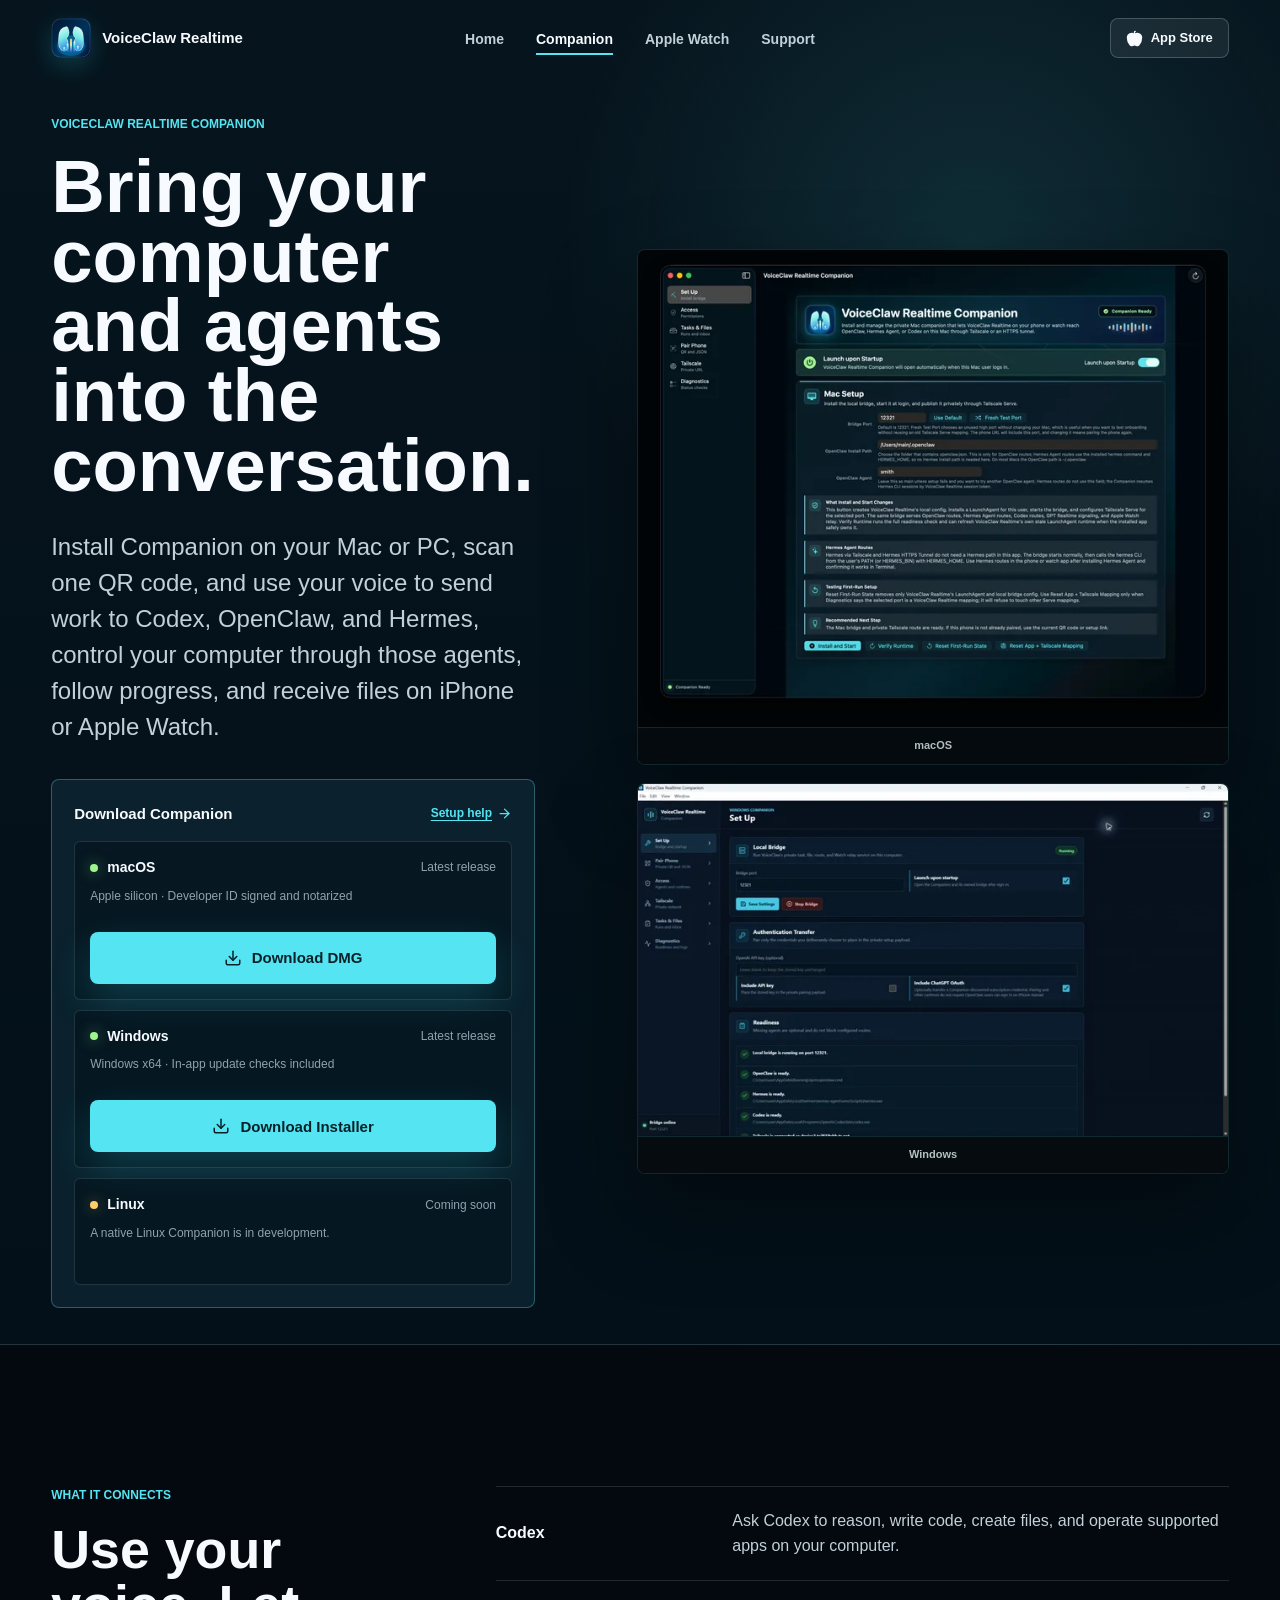
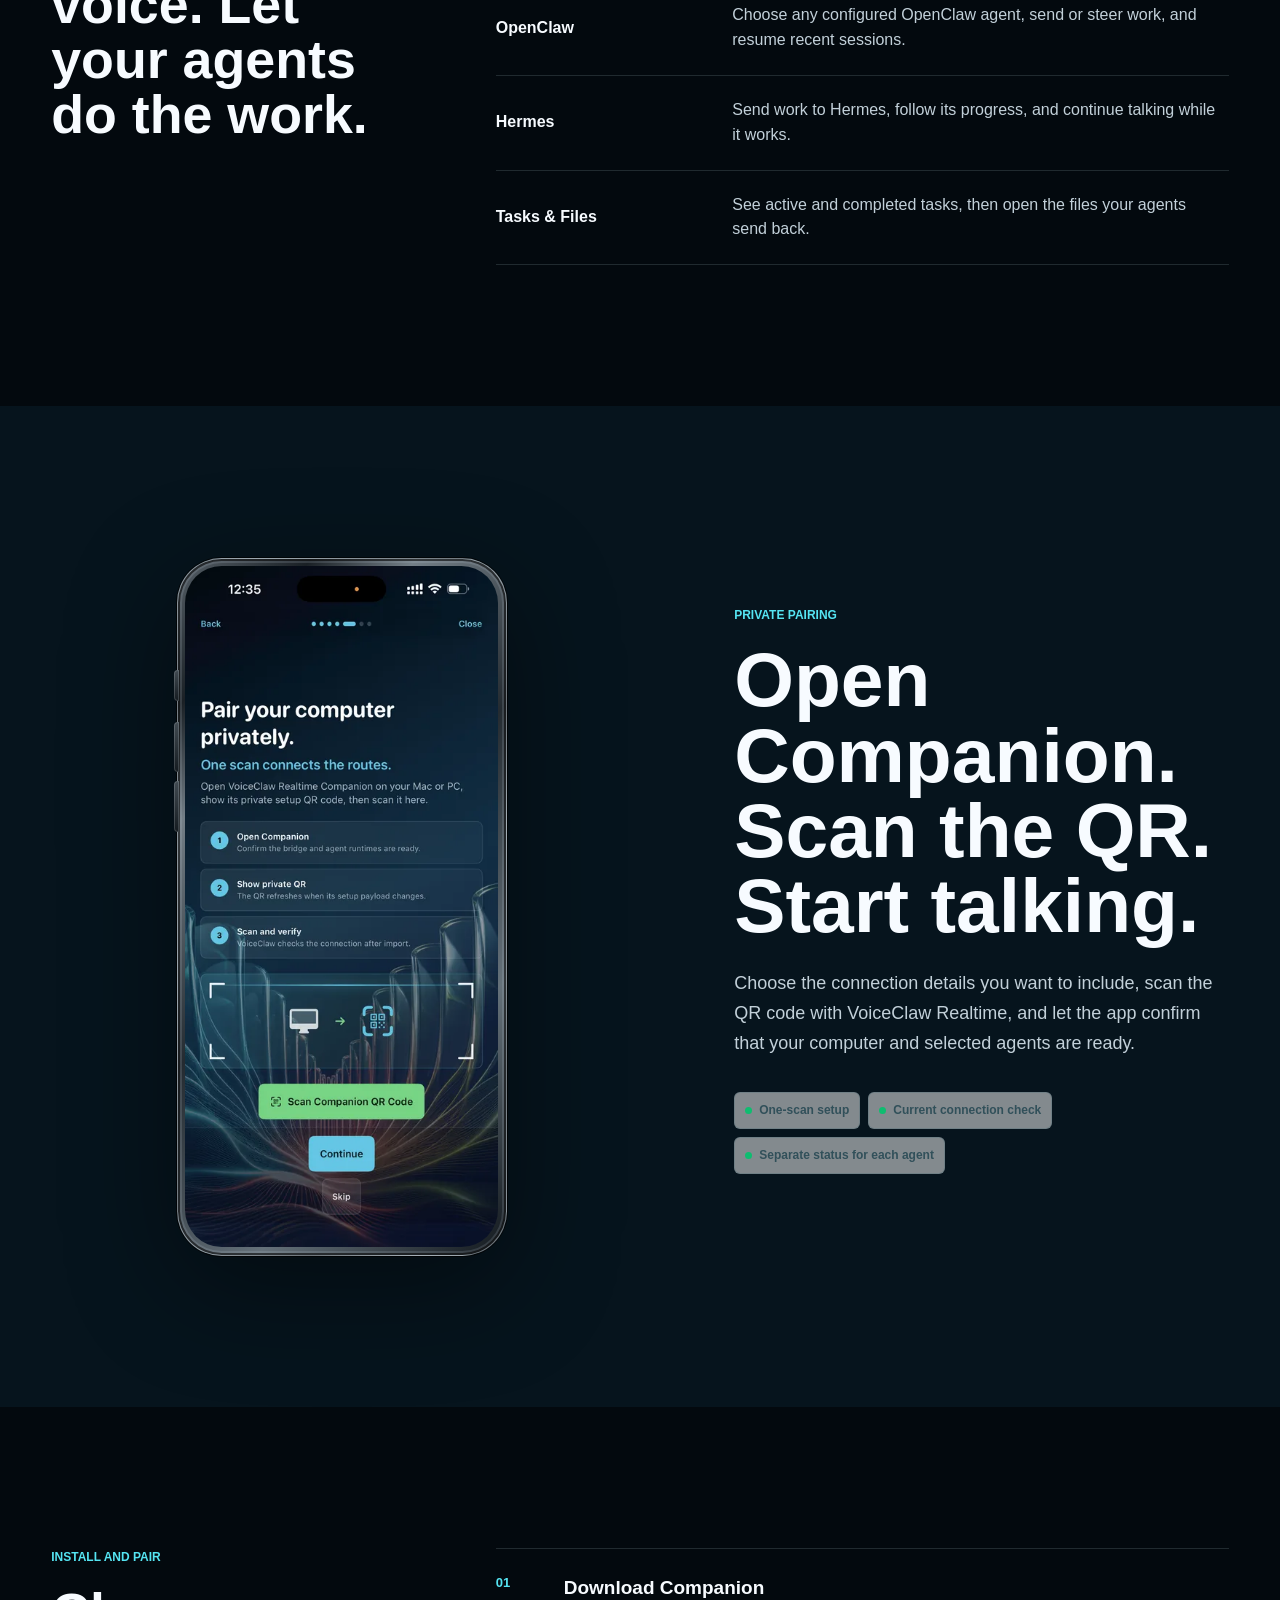
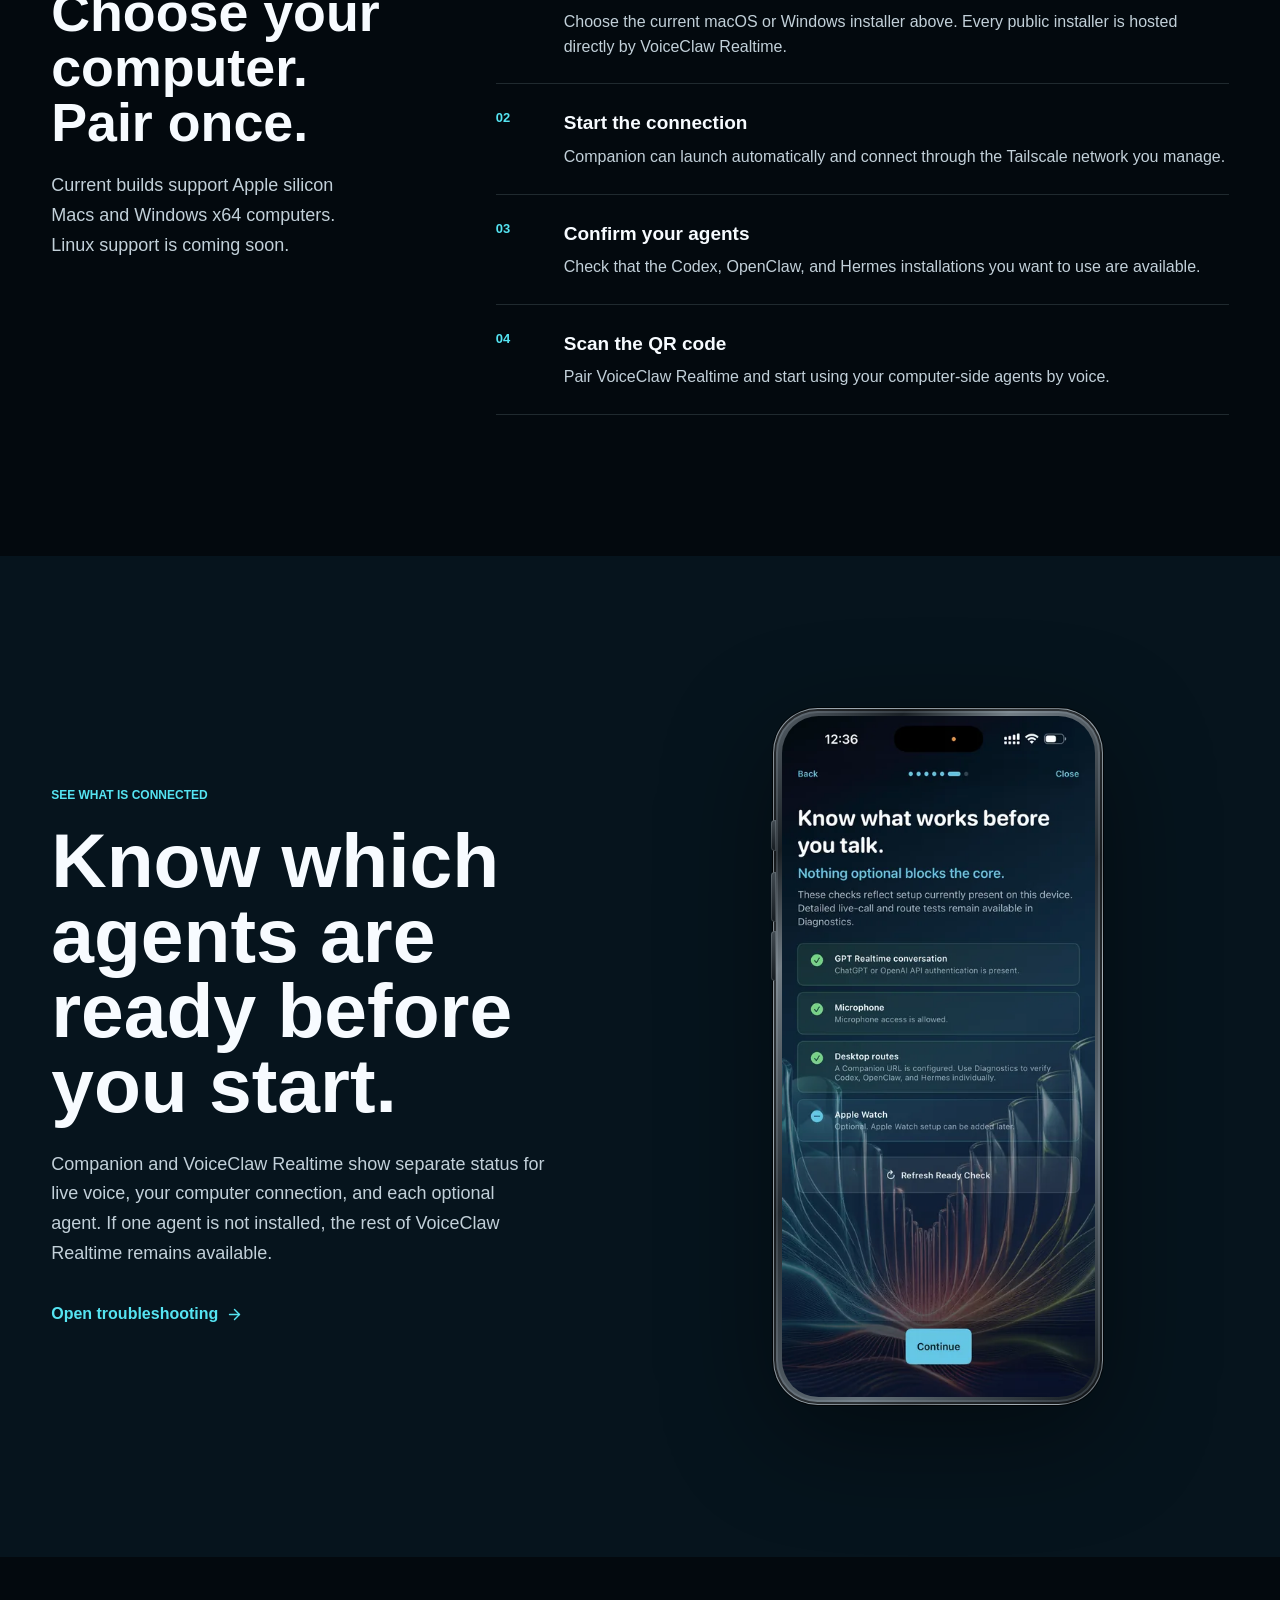
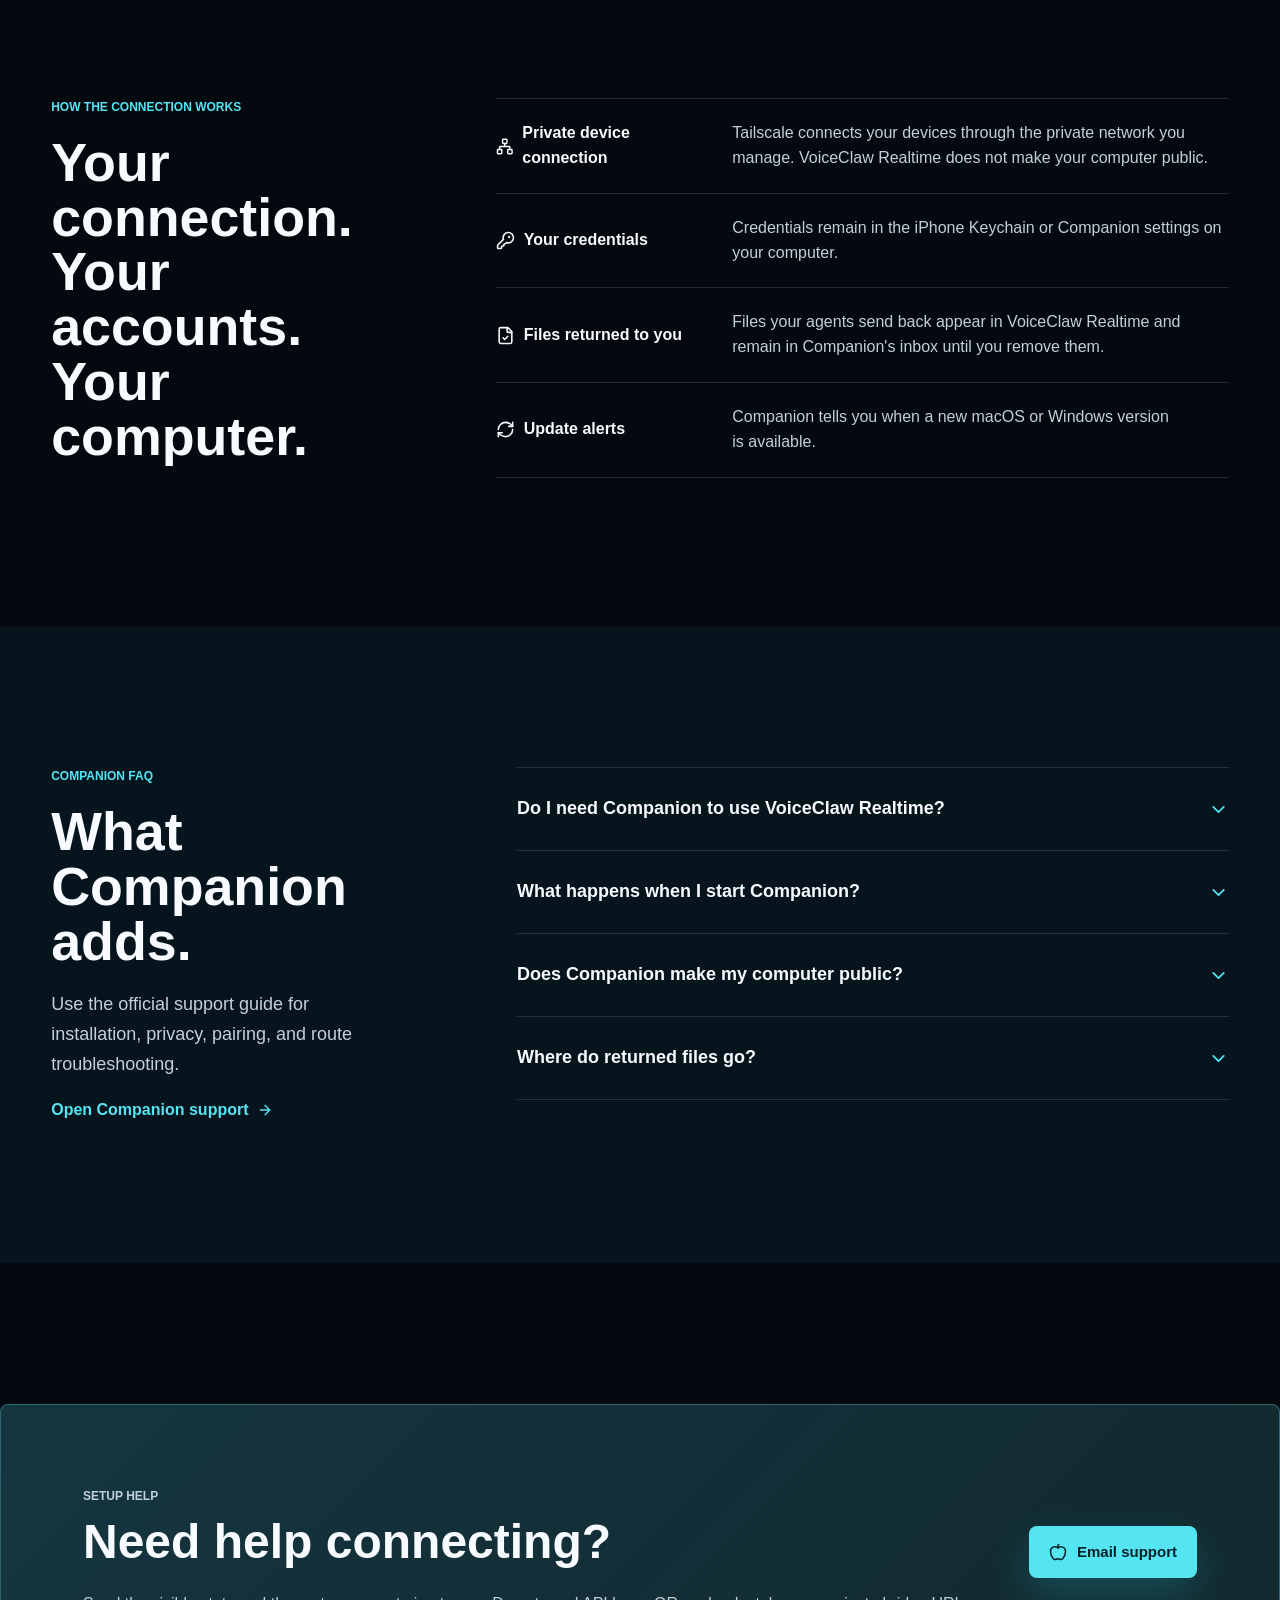
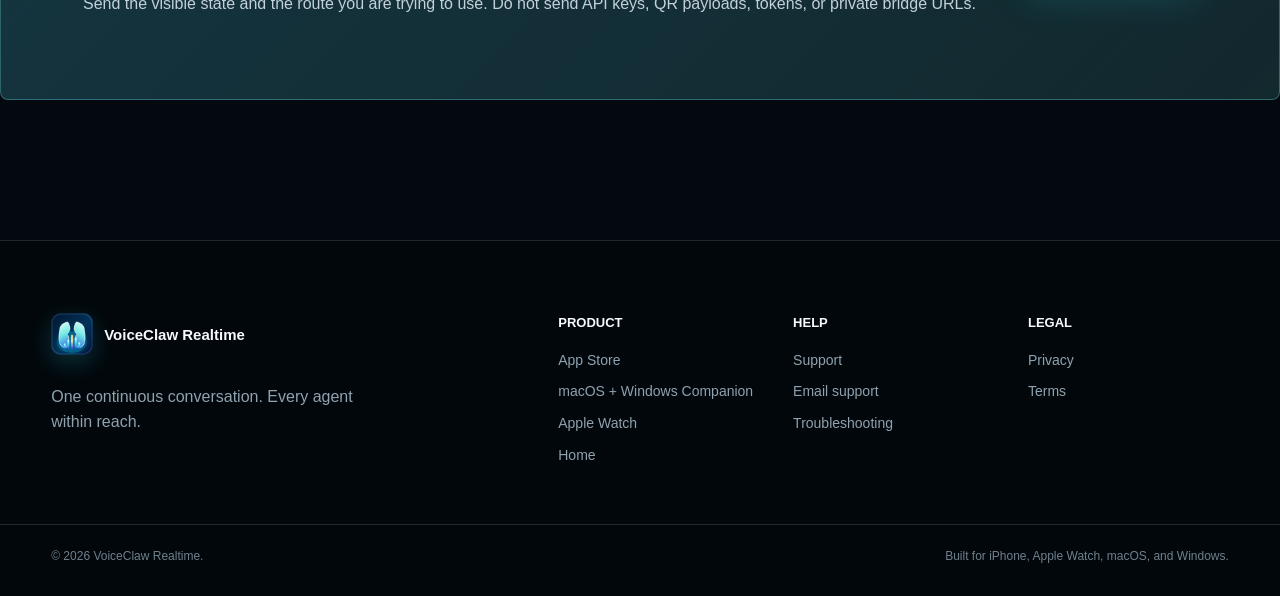
==== commit 3902b77f: "Deploy 6a78a068c9683cc1ef4cb9cbbf962fb984df3587" ====
--- a/companion/index.html
+++ b/companion/index.html
@@ -1 +1 @@
-<!DOCTYPE html><html lang="en"><head><meta charset="UTF-8"><meta name="viewport" content="width=device-width, initial-scale=1"><meta name="theme-color" content="#06141d"><meta name="color-scheme" content="dark"><meta name="description" content="Download the signed, notarized VoiceClaw Realtime Companion for macOS. Pair iPhone privately and connect Codex, OpenClaw, Hermes, tasks, and files."><meta name="robots" content="index, follow"><link rel="canonical" href="https://voiceclawrealtime.com/companion/"><link rel="icon" type="image/png" sizes="32x32" href="/favicon-32.png"><link rel="apple-touch-icon" href="/apple-touch-icon.png"><link rel="manifest" href="/site.webmanifest"><meta property="og:type" content="website"><meta property="og:site_name" content="VoiceClaw Realtime"><meta property="og:title" content="VoiceClaw Realtime Companion for Mac"><meta property="og:description" content="Download the signed, notarized VoiceClaw Realtime Companion for macOS. Pair iPhone privately and connect Codex, OpenClaw, Hermes, tasks, and files."><meta property="og:url" content="https://voiceclawrealtime.com/companion/"><meta property="og:image" content="https://voiceclawrealtime.com/og-image.png"><meta name="twitter:card" content="summary_large_image"><meta name="twitter:title" content="VoiceClaw Realtime Companion for Mac"><meta name="twitter:description" content="Download the signed, notarized VoiceClaw Realtime Companion for macOS. Pair iPhone privately and connect Codex, OpenClaw, Hermes, tasks, and files."><meta name="twitter:image" content="https://voiceclawrealtime.com/og-image.png"><title>VoiceClaw Realtime Companion for Mac</title><link rel="stylesheet" href="/_astro/SiteLayout.DarnVln-.css"></head><body><a class="skip-link" href="#main-content">Skip to content</a><header class="site-header" data-header><div class="header-inner"><a class="brand" href="/" aria-label="VoiceClaw Realtime home"><img src="/app-icon.png" alt="" width="40" height="40"><span>VoiceClaw <b>Realtime</b></span></a><button class="menu-toggle" type="button" aria-label="Open navigation" aria-expanded="false" aria-controls="site-nav" data-menu-toggle><svg xmlns="http://www.w3.org/2000/svg" width="22" height="22" viewBox="0 0 24 24" fill="none" stroke="currentColor" stroke-width="2" stroke-linecap="round" stroke-linejoin="round" aria-hidden="true" class="lucide lucide-menu menu-open-icon"><path d="M4 5h16"></path><path d="M4 12h16"></path><path d="M4 19h16"></path></svg><svg xmlns="http://www.w3.org/2000/svg" width="22" height="22" viewBox="0 0 24 24" fill="none" stroke="currentColor" stroke-width="2" stroke-linecap="round" stroke-linejoin="round" aria-hidden="true" class="lucide lucide-x menu-close-icon"><path d="M18 6 6 18"></path><path d="m6 6 12 12"></path></svg></button><nav id="site-nav" class="site-nav" aria-label="Primary navigation" data-menu><a href="/">Product</a><a href="/companion/" aria-current="page">Companion</a><a href="/watch/">Apple Watch</a><a href="/support/">Support</a></nav><a class="header-cta" href="https://apps.apple.com/us/app/voiceclaw-realtime/id6769243723" target="_blank" rel="noreferrer"><svg xmlns="http://www.w3.org/2000/svg" width="17" height="17" viewBox="0 0 24 24" fill="currentColor" stroke="currentColor" stroke-width="1.8" stroke-linecap="round" stroke-linejoin="round" aria-hidden="true" class="lucide lucide-apple"><path d="M12 6.528V3a1 1 0 0 1 1-1h0"></path><path d="M18.237 21A15 15 0 0 0 22 11a6 6 0 0 0-10-4.472A6 6 0 0 0 2 11a15.1 15.1 0 0 0 3.763 10 3 3 0 0 0 3.648.648 5.5 5.5 0 0 1 5.178 0A3 3 0 0 0 18.237 21"></path></svg><span>App Store</span></a></div></header><script type="module">var e=document.querySelector(`[data-header]`),t=document.querySelector(`[data-menu-toggle]`),n=document.querySelector(`[data-menu]`),r=()=>{e?.classList.remove(`menu-is-open`),t?.setAttribute(`aria-expanded`,`false`),t?.setAttribute(`aria-label`,`Open navigation`)};t?.addEventListener(`click`,()=>{let n=!e?.classList.contains(`menu-is-open`);e?.classList.toggle(`menu-is-open`,n),t.setAttribute(`aria-expanded`,String(n)),t.setAttribute(`aria-label`,n?`Close navigation`:`Open navigation`)}),n?.addEventListener(`click`,e=>{e.target.closest(`a`)&&r()}),document.addEventListener(`keydown`,e=>{e.key===`Escape`&&r()});</script><main id="main-content"><section class="page-hero companion-page-hero"><div class="section-inner companion-hero-grid"><div><p class="section-label">VoiceClaw Realtime Companion</p><h1>Your private bridge to work on your Mac.</h1><p class="lead">Pair iPhone by QR, connect Codex, OpenClaw, and Hermes, then keep route readiness, running tasks, and returned files in view.</p><div class="release-panel" data-release-panel><div class="release-state"><strong data-release-label>Latest notarized release</strong><span data-release-version>Latest release</span></div><div class="release-actions"><a class="button button-primary" href="https://github.com/bdjben/Voice.Claw-Companion/releases/latest" target="_blank" rel="noreferrer" data-dmg-link><svg xmlns="http://www.w3.org/2000/svg" width="18" height="18" viewBox="0 0 24 24" fill="none" stroke="currentColor" stroke-width="2" stroke-linecap="round" stroke-linejoin="round" aria-hidden="true" class="lucide lucide-download"><path d="M12 15V3"></path><path d="M21 15v4a2 2 0 0 1-2 2H5a2 2 0 0 1-2-2v-4"></path><path d="m7 10 5 5 5-5"></path></svg><span>Get latest DMG</span></a><a class="button button-secondary" href="https://github.com/bdjben/Voice.Claw-Companion/releases" target="_blank" rel="noreferrer"><span>All releases</span><svg xmlns="http://www.w3.org/2000/svg" width="17" height="17" viewBox="0 0 24 24" fill="none" stroke="currentColor" stroke-width="2" stroke-linecap="round" stroke-linejoin="round" aria-hidden="true" class="lucide lucide-external-link"><path d="M15 3h6v6"></path><path d="M10 14 21 3"></path><path d="M18 13v6a2 2 0 0 1-2 2H5a2 2 0 0 1-2-2V8a2 2 0 0 1 2-2h6"></path></svg></a></div><p class="release-meta" data-release-meta>Developer ID signed, notarized by Apple, and distributed through GitHub Releases.</p></div></div><div class="companion-window companion-setup-window"><img src="/_astro/companion-setup-current.Cf71ptF2_Z1jbsSL.webp" srcset="/_astro/companion-setup-current.Cf71ptF2_i8aDD.webp 760w, /_astro/companion-setup-current.Cf71ptF2_Z1j01tl.webp 1100w, /_astro/companion-setup-current.Cf71ptF2_ZuSznG.webp 1500w" alt="VoiceClaw Companion for macOS showing setup, bridge controls, and a ready status" sizes="(max-width: 980px) 92vw, 56vw" loading="eager" fetchpriority="high" decoding="async" width="2972" height="2402"></div></div></section><section class="companion-mobile-preview" aria-label="VoiceClaw Companion application preview"><div class="companion-window companion-setup-window"><img src="/_astro/companion-setup-current.Cf71ptF2_Z1NYIgs.webp" srcset="/_astro/companion-setup-current.Cf71ptF2_1BQRoM.webp 500w, /_astro/companion-setup-current.Cf71ptF2_Va7lJ.webp 760w" alt="VoiceClaw Companion for macOS showing setup, bridge controls, and a ready status" sizes="calc(100vw - 40px)" loading="lazy" decoding="async" width="2972" height="2402"></div></section><section class="content-section"><div class="section-inner content-grid"><div><p class="section-label">What it connects</p><h2 class="subhead">Your phone starts the work. Your Mac carries it.</h2></div><div class="feature-table"><div class="feature-row"><strong>Codex</strong><p>Send durable work through Codex app-server without modifying your Codex installation, then follow the task state from VoiceClaw.</p></div><div class="feature-row"><strong>OpenClaw</strong><p>Select an agent, resume recent work, and reach the OpenClaw installation you already run on your own Mac.</p></div><div class="feature-row"><strong>Hermes</strong><p>Route substantive work through the Hermes CLI environment installed on the Mac.</p></div><div class="feature-row"><strong>Tasks &amp; Files</strong><p>See route status and manage explicitly returned files in the bounded Artifact Inbox.</p></div></div></div></section><section class="content-section alt"><div class="section-inner story-grid reverse"><div class="story-copy"><p class="section-label">Private pairing</p><h2 class="headline">Open Companion. Scan once. Verify the route.</h2><p class="copy">The current QR can carry the Mac bridge address and the setup you choose to include. VoiceClaw checks the live destination after import, while device-only GPT Realtime remains available even if an optional computer route needs attention.</p><div class="status-points" aria-label="Pairing safeguards"><span class="status-point"><i></i>QR preview redacts keys</span><span class="status-point"><i></i>Live bridge verification</span><span class="status-point"><i></i>Route-specific readiness</span></div></div><div class="story-media media-frame"><img src="/_astro/onboarding-pair.sxDxz0wu_S5IIX.webp" srcset="/_astro/onboarding-pair.sxDxz0wu_F2vWn.webp 430w, /_astro/onboarding-pair.sxDxz0wu_Z1bp79M.webp 650w, /_astro/onboarding-pair.sxDxz0wu_111yEa.webp 820w" alt="VoiceClaw Realtime private Companion pairing screen on iPhone" sizes="(max-width: 980px) 82vw, 42vw" loading="lazy" decoding="async" width="1179" height="2556"></div></div></section><section class="content-section"><div class="section-inner content-grid"><div><p class="section-label">Install and pair</p><h2 class="subhead">Four deliberate steps.</h2><p class="copy">Current Companion builds target Apple silicon Macs running macOS 13 Ventura or later.</p></div><div class="steps"><article class="step"><div><h3>Download the current DMG</h3><p>Use the latest release above, open the DMG, and move VoiceClaw Realtime Companion to Applications.</p></div></article><article class="step"><div><h3>Install and start the bridge</h3><p>Companion creates its local configuration, user LaunchAgent, and selected Tailscale Serve mapping.</p></div></article><article class="step"><div><h3>Prepare Mac access</h3><p>Use the Access screen to review Login Items, Local Network, Microphone, Files and Folders, and any agent folders you intend to use.</p></div></article><article class="step"><div><h3>Pair and run the ready check</h3><p>Scan the Pair Phone QR, select a route on iPhone, and confirm that the specific bridge and agent destination report ready.</p></div></article></div></div></section><section class="content-section alt"><div class="section-inner story-grid"><div class="story-copy"><p class="section-label">Readiness without guesswork</p><h2 class="headline">Know what works before you talk.</h2><p class="copy">Companion and the iPhone ready check separate core live voice from optional computer routes. A missing Hermes install, a changed QR, or a route-specific permission does not present the whole product as broken.</p><a class="text-link" href="/support/#troubleshooting">Open troubleshooting <svg xmlns="http://www.w3.org/2000/svg" width="17" height="17" viewBox="0 0 24 24" fill="none" stroke="currentColor" stroke-width="2" stroke-linecap="round" stroke-linejoin="round" aria-hidden="true" class="lucide lucide-arrow-right"><path d="M5 12h14"></path><path d="m12 5 7 7-7 7"></path></svg></a></div><div class="story-media media-frame"><img src="/_astro/onboarding-ready-check.oPzKUD_B_ZxMUdD.webp" srcset="/_astro/onboarding-ready-check.oPzKUD_B_Z1seHUM.webp 430w, /_astro/onboarding-ready-check.oPzKUD_B_xhIcQ.webp 650w, /_astro/onboarding-ready-check.oPzKUD_B_Z7SteQ.webp 820w" alt="VoiceClaw ready check showing GPT Realtime, device actions, Companion, OpenClaw, Codex, and Hermes states" sizes="(max-width: 980px) 82vw, 42vw" loading="lazy" decoding="async" width="1179" height="2556"></div></div></section><section class="content-section"><div class="section-inner content-grid"><div><p class="section-label">Local ownership</p><h2 class="subhead">A bridge you can inspect and revoke.</h2></div><div class="feature-table"><div class="feature-row"><strong><svg xmlns="http://www.w3.org/2000/svg" width="19" height="19" viewBox="0 0 24 24" fill="none" stroke="currentColor" stroke-width="2" stroke-linecap="round" stroke-linejoin="round" aria-hidden="true" class="lucide lucide-network"><rect x="16" y="16" width="6" height="6" rx="1"></rect><rect x="2" y="16" width="6" height="6" rx="1"></rect><rect x="9" y="2" width="6" height="6" rx="1"></rect><path d="M5 16v-3a1 1 0 0 1 1-1h12a1 1 0 0 1 1 1v3"></path><path d="M12 12V8"></path></svg> Private by default</strong><p>The bridge listens locally on 127.0.0.1 and is forwarded by Tailscale Serve to devices on your tailnet.</p></div><div class="feature-row"><strong><svg xmlns="http://www.w3.org/2000/svg" width="19" height="19" viewBox="0 0 24 24" fill="none" stroke="currentColor" stroke-width="2" stroke-linecap="round" stroke-linejoin="round" aria-hidden="true" class="lucide lucide-key-round"><path d="M2.586 17.414A2 2 0 0 0 2 18.828V21a1 1 0 0 0 1 1h3a1 1 0 0 0 1-1v-1a1 1 0 0 1 1-1h1a1 1 0 0 0 1-1v-1a1 1 0 0 1 1-1h.172a2 2 0 0 0 1.414-.586l.814-.814a6.5 6.5 0 1 0-4-4z"></path><circle cx="16.5" cy="7.5" r=".5" fill="currentColor"></circle></svg> User-owned auth</strong><p>Supported credentials remain in device secure storage or Mac Keychain. You choose what the pairing payload includes.</p></div><div class="feature-row"><strong><svg xmlns="http://www.w3.org/2000/svg" width="19" height="19" viewBox="0 0 24 24" fill="none" stroke="currentColor" stroke-width="2" stroke-linecap="round" stroke-linejoin="round" aria-hidden="true" class="lucide lucide-file-check"><path d="M6 22a2 2 0 0 1-2-2V4a2 2 0 0 1 2-2h8a2.4 2.4 0 0 1 1.704.706l3.588 3.588A2.4 2.4 0 0 1 20 8v12a2 2 0 0 1-2 2z"></path><path d="M14 2v5a1 1 0 0 0 1 1h5"></path><path d="m9 15 2 2 4-4"></path></svg> Explicit files</strong><p>Task inputs and returned artifacts use separate bounded stores with authenticated metadata and clear removal behavior.</p></div><div class="feature-row"><strong><svg xmlns="http://www.w3.org/2000/svg" width="19" height="19" viewBox="0 0 24 24" fill="none" stroke="currentColor" stroke-width="2" stroke-linecap="round" stroke-linejoin="round" aria-hidden="true" class="lucide lucide-refresh-cw"><path d="M3 12a9 9 0 0 1 9-9 9.75 9.75 0 0 1 6.74 2.74L21 8"></path><path d="M21 3v5h-5"></path><path d="M21 12a9 9 0 0 1-9 9 9.75 9.75 0 0 1-6.74-2.74L3 16"></path><path d="M8 16H3v5"></path></svg> Signed updates</strong><p>Companion checks GitHub Releases for signed updates and supports the notarized DMG workflow shown above.</p></div></div></div></section><section class="faq-section"><div class="section-inner faq-layout"><div><p class="section-label">Companion FAQ</p><h2 class="subhead">What the bridge does and does not do.</h2><p class="copy">The Companion repository includes detailed installation, privacy, and route notes.</p><a class="text-link" href="https://github.com/bdjben/Voice.Claw-Companion" target="_blank" rel="noreferrer">Read the repository guide <svg xmlns="http://www.w3.org/2000/svg" width="16" height="16" viewBox="0 0 24 24" fill="none" stroke="currentColor" stroke-width="2" stroke-linecap="round" stroke-linejoin="round" aria-hidden="true" class="lucide lucide-external-link"><path d="M15 3h6v6"></path><path d="M10 14 21 3"></path><path d="M18 13v6a2 2 0 0 1-2 2H5a2 2 0 0 1-2-2V8a2 2 0 0 1 2-2h6"></path></svg></a></div><div class="faq-list"><details><summary><span>Do I need Companion for GPT Realtime?</span><svg xmlns="http://www.w3.org/2000/svg" width="21" height="21" viewBox="0 0 24 24" fill="none" stroke="currentColor" stroke-width="2" stroke-linecap="round" stroke-linejoin="round" aria-hidden="true" class="lucide lucide-chevron-down"><path d="m6 9 6 6 6-6"></path></svg></summary><p>No. Device-only GPT Realtime can work without a Mac. Companion is for Codex, OpenClaw, Hermes, Mac files, and other computer-backed routes.</p></details><details><summary><span>What does Install and Start change?</span><svg xmlns="http://www.w3.org/2000/svg" width="21" height="21" viewBox="0 0 24 24" fill="none" stroke="currentColor" stroke-width="2" stroke-linecap="round" stroke-linejoin="round" aria-hidden="true" class="lucide lucide-chevron-down"><path d="m6 9 6 6 6-6"></path></svg></summary><p>It creates the local bridge configuration, installs a per-user LaunchAgent, starts the bridge, and configures the selected Tailscale Serve mapping. Companion explains each change before it runs.</p></details><details><summary><span>Does Companion make my Mac public?</span><svg xmlns="http://www.w3.org/2000/svg" width="21" height="21" viewBox="0 0 24 24" fill="none" stroke="currentColor" stroke-width="2" stroke-linecap="round" stroke-linejoin="round" aria-hidden="true" class="lucide lucide-chevron-down"><path d="m6 9 6 6 6-6"></path></svg></summary><p>Not by default. The local bridge listens on 127.0.0.1 and is published privately through Tailscale Serve. A public HTTPS tunnel is optional, advanced, and only used when you configure it.</p></details><details><summary><span>Where do returned files go?</span><svg xmlns="http://www.w3.org/2000/svg" width="21" height="21" viewBox="0 0 24 24" fill="none" stroke="currentColor" stroke-width="2" stroke-linecap="round" stroke-linejoin="round" aria-hidden="true" class="lucide lucide-chevron-down"><path d="m6 9 6 6 6-6"></path></svg></summary><p>Supported route outputs appear in the Companion Artifact Inbox. The inbox is bounded, authenticated, and manually managed; files are not silently evicted.</p></details></div></div></section><section class="content-section"><div class="section-inner support-contact"><div><p class="section-label">Setup help</p><h2>Pairing or route check not passing?</h2><p>Send the visible state and the route you are trying to use. Do not send API keys, QR payloads, tokens, or private bridge URLs.</p></div><a class="button button-primary" href="mailto:support@voiceclawrealtime.com?subject=VoiceClaw%20Companion%20support"><svg xmlns="http://www.w3.org/2000/svg" width="18" height="18" viewBox="0 0 24 24" fill="none" stroke="currentColor" stroke-width="2" stroke-linecap="round" stroke-linejoin="round" aria-hidden="true" class="lucide lucide-apple"><path d="M12 6.528V3a1 1 0 0 1 1-1h0"></path><path d="M18.237 21A15 15 0 0 0 22 11a6 6 0 0 0-10-4.472A6 6 0 0 0 2 11a15.1 15.1 0 0 0 3.763 10 3 3 0 0 0 3.648.648 5.5 5.5 0 0 1 5.178 0A3 3 0 0 0 18.237 21"></path></svg><span>Email support</span></a></div></section><script type="module">var e=`https://api.github.com/repos/bdjben/Voice.Claw-Companion/releases/latest`,t=document.querySelector(`[data-release-version]`),n=document.querySelector(`[data-release-meta]`),r=document.querySelector(`[data-dmg-link]`);fetch(e,{headers:{Accept:`application/vnd.github+json`}}).then(e=>{if(!e.ok)throw Error(`Release lookup failed`);return e.json()}).then(e=>{let i=e.assets?.find(e=>e.name?.toLowerCase().endsWith(`.dmg`));if(t&&(t.textContent=e.tag_name||`Latest`),r&&i?.browser_download_url&&(r.href=i.browser_download_url),n&&i){let e=Math.round(i.size/1024/1024*10)/10;n.textContent=`${i.name} · ${e} MB · Developer ID signed and notarized`}}).catch(()=>{t&&(t.textContent=`GitHub Releases`),n&&(n.textContent=`Open the latest GitHub release to download the current notarized DMG.`)});</script></main><footer class="site-footer"><div class="footer-inner"><div class="footer-brand"><a class="brand" href="/" aria-label="VoiceClaw Realtime home"><img src="/app-icon.png" alt="" width="42" height="42" loading="lazy"><span>VoiceClaw <b>Realtime</b></span></a><p>Start with a conversation. Keep real work moving.</p></div><div class="footer-links"><div><h2>Product</h2><a href="https://apps.apple.com/us/app/voiceclaw-realtime/id6769243723" target="_blank" rel="noreferrer">App Store</a><a href="/companion/">Mac Companion</a><a href="/watch/">Apple Watch setup</a><a href="https://github.com/bdjben/Voice.Claw-Companion/releases" target="_blank" rel="noreferrer">Release notes</a></div><div><h2>Help</h2><a href="/support/">Support</a><a href="mailto:support@voiceclawrealtime.com">Email support</a><a href="/support/#troubleshooting">Troubleshooting</a></div><div><h2>Legal</h2><a href="/privacy/">Privacy</a><a href="/terms/">Terms</a></div></div></div><div class="footer-bottom"><span>&copy; 2026 VoiceClaw Realtime.</span><span>Built for iPhone, Apple Watch, and Mac.</span></div></footer></body></html>+<!DOCTYPE html><html lang="en"><head><meta charset="UTF-8"><meta name="viewport" content="width=device-width, initial-scale=1"><meta name="theme-color" content="#06141d"><meta name="color-scheme" content="dark"><meta name="description" content="Download the free VoiceClaw Realtime Companion for macOS or Windows and control Codex, OpenClaw, Hermes, files, and your computer by voice from iPhone or Apple Watch."><meta name="robots" content="index, follow"><link rel="canonical" href="https://voiceclawrealtime.com/companion/"><link rel="icon" type="image/png" sizes="32x32" href="/favicon-32.png"><link rel="apple-touch-icon" href="/apple-touch-icon.png"><link rel="manifest" href="/site.webmanifest"><meta property="og:type" content="website"><meta property="og:site_name" content="VoiceClaw Realtime"><meta property="og:title" content="VoiceClaw Realtime Companion for macOS and Windows"><meta property="og:description" content="Download the free VoiceClaw Realtime Companion for macOS or Windows and control Codex, OpenClaw, Hermes, files, and your computer by voice from iPhone or Apple Watch."><meta property="og:url" content="https://voiceclawrealtime.com/companion/"><meta property="og:image" content="https://voiceclawrealtime.com/og-image.png"><meta name="twitter:card" content="summary_large_image"><meta name="twitter:title" content="VoiceClaw Realtime Companion for macOS and Windows"><meta name="twitter:description" content="Download the free VoiceClaw Realtime Companion for macOS or Windows and control Codex, OpenClaw, Hermes, files, and your computer by voice from iPhone or Apple Watch."><meta name="twitter:image" content="https://voiceclawrealtime.com/og-image.png"><title>VoiceClaw Realtime Companion for macOS and Windows</title><link rel="stylesheet" href="/_astro/SiteLayout.BPX4B4Hg.css"></head><body><a class="skip-link" href="#main-content">Skip to content</a><header class="site-header" data-header><div class="header-inner"><a class="brand" href="/" aria-label="VoiceClaw Realtime home"><img src="/app-icon.png" alt="" width="40" height="40"><span>VoiceClaw <b>Realtime</b></span></a><button class="menu-toggle" type="button" aria-label="Open navigation" aria-expanded="false" aria-controls="site-nav" data-menu-toggle><svg xmlns="http://www.w3.org/2000/svg" width="22" height="22" viewBox="0 0 24 24" fill="none" stroke="currentColor" stroke-width="2" stroke-linecap="round" stroke-linejoin="round" aria-hidden="true" class="lucide lucide-menu menu-open-icon"><path d="M4 5h16"></path><path d="M4 12h16"></path><path d="M4 19h16"></path></svg><svg xmlns="http://www.w3.org/2000/svg" width="22" height="22" viewBox="0 0 24 24" fill="none" stroke="currentColor" stroke-width="2" stroke-linecap="round" stroke-linejoin="round" aria-hidden="true" class="lucide lucide-x menu-close-icon"><path d="M18 6 6 18"></path><path d="m6 6 12 12"></path></svg></button><nav id="site-nav" class="site-nav" aria-label="Primary navigation" data-menu><a href="/">Home</a><a href="/companion/" aria-current="page">Companion</a><a href="/watch/">Apple Watch</a><a href="/support/">Support</a></nav><a class="header-cta" href="https://apps.apple.com/us/app/voiceclaw-realtime/id6769243723" target="_blank" rel="noreferrer"><svg xmlns="http://www.w3.org/2000/svg" width="17" height="17" viewBox="0 0 24 24" fill="currentColor" stroke="currentColor" stroke-width="1.8" stroke-linecap="round" stroke-linejoin="round" aria-hidden="true" class="lucide lucide-apple"><path d="M12 6.528V3a1 1 0 0 1 1-1h0"></path><path d="M18.237 21A15 15 0 0 0 22 11a6 6 0 0 0-10-4.472A6 6 0 0 0 2 11a15.1 15.1 0 0 0 3.763 10 3 3 0 0 0 3.648.648 5.5 5.5 0 0 1 5.178 0A3 3 0 0 0 18.237 21"></path></svg><span>App Store</span></a></div></header><script type="module">var e=document.querySelector(`[data-header]`),t=document.querySelector(`[data-menu-toggle]`),n=document.querySelector(`[data-menu]`),r=()=>{e?.classList.remove(`menu-is-open`),t?.setAttribute(`aria-expanded`,`false`),t?.setAttribute(`aria-label`,`Open navigation`)};t?.addEventListener(`click`,()=>{let n=!e?.classList.contains(`menu-is-open`);e?.classList.toggle(`menu-is-open`,n),t.setAttribute(`aria-expanded`,String(n)),t.setAttribute(`aria-label`,n?`Close navigation`:`Open navigation`)}),n?.addEventListener(`click`,e=>{e.target.closest(`a`)&&r()}),document.addEventListener(`keydown`,e=>{e.key===`Escape`&&r()});</script><main id="main-content"><section class="page-hero companion-page-hero"><div class="section-inner companion-hero-grid"><div><p class="section-label">VoiceClaw Realtime Companion</p><h1>Bring your computer and agents into the conversation.</h1><p class="lead">Install Companion on your Mac or PC, scan one QR code, and use your voice to send work to Codex, OpenClaw, and Hermes, control your computer through those agents, follow progress, and receive files on iPhone or Apple Watch.</p><div class="release-panel"><div class="release-heading"><strong>Download Companion</strong><a href="/support/">Setup help <svg xmlns="http://www.w3.org/2000/svg" width="15" height="15" viewBox="0 0 24 24" fill="none" stroke="currentColor" stroke-width="2" stroke-linecap="round" stroke-linejoin="round" aria-hidden="true" class="lucide lucide-arrow-right"><path d="M5 12h14"></path><path d="m12 5 7 7-7 7"></path></svg></a></div><div class="release-platforms"><article class="release-platform" data-release-panel data-release-manifest="https://downloads.voiceclawrealtime.com/companion/latest.json" data-release-asset="dmg"><div class="release-state"><strong>macOS</strong><span data-release-version>Latest release</span></div><p class="release-meta" data-release-meta>Apple silicon · Developer ID signed and notarized</p><a class="button button-primary" href="https://downloads.voiceclawrealtime.com/companion/latest/VoiceClawCompanion.dmg" data-release-link><svg xmlns="http://www.w3.org/2000/svg" width="18" height="18" viewBox="0 0 24 24" fill="none" stroke="currentColor" stroke-width="2" stroke-linecap="round" stroke-linejoin="round" aria-hidden="true" class="lucide lucide-download"><path d="M12 15V3"></path><path d="M21 15v4a2 2 0 0 1-2 2H5a2 2 0 0 1-2-2v-4"></path><path d="m7 10 5 5 5-5"></path></svg><span>Download DMG</span></a></article><article class="release-platform" data-release-panel data-release-manifest="https://downloads.voiceclawrealtime.com/companion/windows/latest.json" data-release-asset="installer"><div class="release-state"><strong>Windows</strong><span data-release-version>Latest release</span></div><p class="release-meta" data-release-meta>Windows x64 · In-app update checks included</p><a class="button button-primary" href="https://downloads.voiceclawrealtime.com/companion/windows/latest/VoiceClawRealtimeCompanion.exe" data-release-link><svg xmlns="http://www.w3.org/2000/svg" width="18" height="18" viewBox="0 0 24 24" fill="none" stroke="currentColor" stroke-width="2" stroke-linecap="round" stroke-linejoin="round" aria-hidden="true" class="lucide lucide-download"><path d="M12 15V3"></path><path d="M21 15v4a2 2 0 0 1-2 2H5a2 2 0 0 1-2-2v-4"></path><path d="m7 10 5 5 5-5"></path></svg><span>Download Installer</span></a></article><article class="release-platform linux-release"><div class="release-state"><strong>Linux</strong><span>Coming soon</span></div><p class="release-meta">A native Linux Companion is in development.</p></article></div></div></div><div class="companion-platform-gallery companion-hero-gallery" aria-label="VoiceClaw Realtime Companion on macOS and Windows"><figure class="companion-window companion-setup-window"><img src="/_astro/companion-setup-current.Cf71ptF2_Z1jbsSL.webp" srcset="/_astro/companion-setup-current.Cf71ptF2_Z2mAS2k.webp 700w, /_astro/companion-setup-current.Cf71ptF2_ZepmpV.webp 1000w, /_astro/companion-setup-current.Cf71ptF2_Z2rtC36.webp 1400w" alt="VoiceClaw Realtime Companion for macOS showing setup, bridge controls, and a ready status" sizes="(max-width: 980px) 92vw, 54vw" loading="eager" fetchpriority="high" decoding="async" width="2972" height="2402"><figcaption>macOS</figcaption></figure><figure class="companion-window companion-setup-window"><img src="/_astro/companion-setup-windows.C5hV9aeW_Z1qKgDx.webp" srcset="/_astro/companion-setup-windows.C5hV9aeW_yW9kE.webp 700w, /_astro/companion-setup-windows.C5hV9aeW_Z2whFak.webp 1000w, /_astro/companion-setup-windows.C5hV9aeW_Z1qKgDx.webp 1187w" alt="VoiceClaw Realtime Companion for Windows showing bridge setup and ready Codex, OpenClaw, and Hermes routes" sizes="(max-width: 980px) 92vw, 54vw" loading="eager" decoding="async" width="1187" height="708"><figcaption>Windows</figcaption></figure></div></div></section><section class="companion-mobile-preview" aria-label="VoiceClaw Realtime Companion application previews"><div class="companion-platform-gallery"><figure class="companion-window companion-setup-window"><img src="/_astro/companion-setup-current.Cf71ptF2_Z1NYIgs.webp" srcset="/_astro/companion-setup-current.Cf71ptF2_1BQRoM.webp 500w, /_astro/companion-setup-current.Cf71ptF2_Va7lJ.webp 760w" alt="VoiceClaw Realtime Companion for macOS" sizes="calc(100vw - 40px)" loading="lazy" decoding="async" width="2972" height="2402"><figcaption>macOS</figcaption></figure><figure class="companion-window companion-setup-window"><img src="/_astro/companion-setup-windows.C5hV9aeW_ZMIjVr.webp" srcset="/_astro/companion-setup-windows.C5hV9aeW_pY4FF.webp 500w, /_astro/companion-setup-windows.C5hV9aeW_Z2mIzHo.webp 760w" alt="VoiceClaw Realtime Companion for Windows" sizes="calc(100vw - 40px)" loading="lazy" decoding="async" width="1187" height="708"><figcaption>Windows</figcaption></figure></div></section><section class="content-section"><div class="section-inner content-grid"><div><p class="section-label">What it connects</p><h2 class="subhead">Use your voice. Let your agents do the work.</h2></div><div class="feature-table"><div class="feature-row"><strong>Codex</strong><p>Ask Codex to reason, write code, create files, and operate supported apps on your computer.</p></div><div class="feature-row"><strong>OpenClaw</strong><p>Choose any configured OpenClaw agent, send or steer work, and resume recent sessions.</p></div><div class="feature-row"><strong>Hermes</strong><p>Send work to Hermes, follow its progress, and continue talking while it works.</p></div><div class="feature-row"><strong>Tasks &amp; Files</strong><p>See active and completed tasks, then open the files your agents send back.</p></div></div></div></section><section class="content-section alt"><div class="section-inner story-grid reverse"><div class="story-copy"><p class="section-label">Private pairing</p><h2 class="headline">Open Companion. Scan the QR. Start talking.</h2><p class="copy">Choose the connection details you want to include, scan the QR code with VoiceClaw Realtime, and let the app confirm that your computer and selected agents are ready.</p><div class="status-points" aria-label="Pairing safeguards"><span class="status-point"><i></i>One-scan setup</span><span class="status-point"><i></i>Current connection check</span><span class="status-point"><i></i>Separate status for each agent</span></div></div><div class="story-media device-stage device-stage-single"><figure class="device-frame device-frame-iphone story-phone"><div class="device-shell"><div class="device-screen"><img src="/_astro/onboarding-pair.Bd7pVY4E_ZrM2Kl.webp" srcset="/_astro/onboarding-pair.Bd7pVY4E_jEqhD.webp 430w, /_astro/onboarding-pair.Bd7pVY4E_Zje2y8.webp 650w, /_astro/onboarding-pair.Bd7pVY4E_Z1K0b37.webp 820w" alt="VoiceClaw Realtime private Companion pairing screen on iPhone" sizes="(max-width: 980px) 72vw, 420px" loading="lazy" decoding="async" width="1320" height="2868"></div><i class="device-side-button device-side-button-one" aria-hidden="true"></i><i class="device-side-button device-side-button-two" aria-hidden="true"></i><i class="device-side-button device-side-button-three" aria-hidden="true"></i></div></figure></div></div></section><section class="content-section"><div class="section-inner content-grid"><div><p class="section-label">Install and pair</p><h2 class="subhead">Choose your computer. Pair once.</h2><p class="copy">Current builds support Apple silicon Macs and Windows x64 computers. Linux support is coming soon.</p></div><div class="steps"><article class="step"><div><h3>Download Companion</h3><p>Choose the current macOS or Windows installer above. Every public installer is hosted directly by VoiceClaw Realtime.</p></div></article><article class="step"><div><h3>Start the connection</h3><p>Companion can launch automatically and connect through the Tailscale network you manage.</p></div></article><article class="step"><div><h3>Confirm your agents</h3><p>Check that the Codex, OpenClaw, and Hermes installations you want to use are available.</p></div></article><article class="step"><div><h3>Scan the QR code</h3><p>Pair VoiceClaw Realtime and start using your computer-side agents by voice.</p></div></article></div></div></section><section class="content-section alt"><div class="section-inner story-grid"><div class="story-copy"><p class="section-label">See what is connected</p><h2 class="headline">Know which agents are ready before you start.</h2><p class="copy">Companion and VoiceClaw Realtime show separate status for live voice, your computer connection, and each optional agent. If one agent is not installed, the rest of VoiceClaw Realtime remains available.</p><a class="text-link" href="/support/#troubleshooting">Open troubleshooting <svg xmlns="http://www.w3.org/2000/svg" width="17" height="17" viewBox="0 0 24 24" fill="none" stroke="currentColor" stroke-width="2" stroke-linecap="round" stroke-linejoin="round" aria-hidden="true" class="lucide lucide-arrow-right"><path d="M5 12h14"></path><path d="m12 5 7 7-7 7"></path></svg></a></div><div class="story-media device-stage device-stage-single"><figure class="device-frame device-frame-iphone story-phone"><div class="device-shell"><div class="device-screen"><img src="/_astro/onboarding-ready-check.BTzaqPgc_2w4OoT.webp" srcset="/_astro/onboarding-ready-check.BTzaqPgc_Z2mJ5TV.webp 430w, /_astro/onboarding-ready-check.BTzaqPgc_14juxp.webp 650w, /_astro/onboarding-ready-check.BTzaqPgc_Ujb03.webp 820w" alt="VoiceClaw Realtime ready check showing GPT Realtime, device actions, Companion, OpenClaw, Codex, and Hermes states" sizes="(max-width: 980px) 72vw, 420px" loading="lazy" decoding="async" width="1320" height="2868"></div><i class="device-side-button device-side-button-one" aria-hidden="true"></i><i class="device-side-button device-side-button-two" aria-hidden="true"></i><i class="device-side-button device-side-button-three" aria-hidden="true"></i></div></figure></div></div></section><section class="content-section"><div class="section-inner content-grid"><div><p class="section-label">How the connection works</p><h2 class="subhead">Your connection. Your accounts. Your computer.</h2></div><div class="feature-table"><div class="feature-row"><strong><svg xmlns="http://www.w3.org/2000/svg" width="19" height="19" viewBox="0 0 24 24" fill="none" stroke="currentColor" stroke-width="2" stroke-linecap="round" stroke-linejoin="round" aria-hidden="true" class="lucide lucide-network"><rect x="16" y="16" width="6" height="6" rx="1"></rect><rect x="2" y="16" width="6" height="6" rx="1"></rect><rect x="9" y="2" width="6" height="6" rx="1"></rect><path d="M5 16v-3a1 1 0 0 1 1-1h12a1 1 0 0 1 1 1v3"></path><path d="M12 12V8"></path></svg> Private device connection</strong><p>Tailscale connects your devices through the private network you manage. VoiceClaw Realtime does not make your computer public.</p></div><div class="feature-row"><strong><svg xmlns="http://www.w3.org/2000/svg" width="19" height="19" viewBox="0 0 24 24" fill="none" stroke="currentColor" stroke-width="2" stroke-linecap="round" stroke-linejoin="round" aria-hidden="true" class="lucide lucide-key-round"><path d="M2.586 17.414A2 2 0 0 0 2 18.828V21a1 1 0 0 0 1 1h3a1 1 0 0 0 1-1v-1a1 1 0 0 1 1-1h1a1 1 0 0 0 1-1v-1a1 1 0 0 1 1-1h.172a2 2 0 0 0 1.414-.586l.814-.814a6.5 6.5 0 1 0-4-4z"></path><circle cx="16.5" cy="7.5" r=".5" fill="currentColor"></circle></svg> Your credentials</strong><p>Credentials remain in the iPhone Keychain or Companion settings on your computer.</p></div><div class="feature-row"><strong><svg xmlns="http://www.w3.org/2000/svg" width="19" height="19" viewBox="0 0 24 24" fill="none" stroke="currentColor" stroke-width="2" stroke-linecap="round" stroke-linejoin="round" aria-hidden="true" class="lucide lucide-file-check"><path d="M6 22a2 2 0 0 1-2-2V4a2 2 0 0 1 2-2h8a2.4 2.4 0 0 1 1.704.706l3.588 3.588A2.4 2.4 0 0 1 20 8v12a2 2 0 0 1-2 2z"></path><path d="M14 2v5a1 1 0 0 0 1 1h5"></path><path d="m9 15 2 2 4-4"></path></svg> Files returned to you</strong><p>Files your agents send back appear in VoiceClaw Realtime and remain in Companion's inbox until you remove them.</p></div><div class="feature-row"><strong><svg xmlns="http://www.w3.org/2000/svg" width="19" height="19" viewBox="0 0 24 24" fill="none" stroke="currentColor" stroke-width="2" stroke-linecap="round" stroke-linejoin="round" aria-hidden="true" class="lucide lucide-refresh-cw"><path d="M3 12a9 9 0 0 1 9-9 9.75 9.75 0 0 1 6.74 2.74L21 8"></path><path d="M21 3v5h-5"></path><path d="M21 12a9 9 0 0 1-9 9 9.75 9.75 0 0 1-6.74-2.74L3 16"></path><path d="M8 16H3v5"></path></svg> Update alerts</strong><p>Companion tells you when a new macOS or Windows version is available.</p></div></div></div></section><section class="faq-section"><div class="section-inner faq-layout"><div><p class="section-label">Companion FAQ</p><h2 class="subhead">What Companion adds.</h2><p class="copy">Use the official support guide for installation, privacy, pairing, and route troubleshooting.</p><a class="text-link" href="/support/">Open Companion support <svg xmlns="http://www.w3.org/2000/svg" width="16" height="16" viewBox="0 0 24 24" fill="none" stroke="currentColor" stroke-width="2" stroke-linecap="round" stroke-linejoin="round" aria-hidden="true" class="lucide lucide-arrow-right"><path d="M5 12h14"></path><path d="m12 5 7 7-7 7"></path></svg></a></div><div class="faq-list"><details><summary><span>Do I need Companion to use VoiceClaw Realtime?</span><svg xmlns="http://www.w3.org/2000/svg" width="21" height="21" viewBox="0 0 24 24" fill="none" stroke="currentColor" stroke-width="2" stroke-linecap="round" stroke-linejoin="round" aria-hidden="true" class="lucide lucide-chevron-down"><path d="m6 9 6 6 6-6"></path></svg></summary><p>No. GPT Realtime, GPT Live, GPT-5.6 Direct, file analysis, web search, and supported iPhone actions can work without a computer. Companion is only needed for computer-side agents, computer control, and computer files.</p></details><details><summary><span>What happens when I start Companion?</span><svg xmlns="http://www.w3.org/2000/svg" width="21" height="21" viewBox="0 0 24 24" fill="none" stroke="currentColor" stroke-width="2" stroke-linecap="round" stroke-linejoin="round" aria-hidden="true" class="lucide lucide-chevron-down"><path d="m6 9 6 6 6-6"></path></svg></summary><p>Companion starts the VoiceClaw Realtime connection on your computer. It can also open automatically when you sign in and configure the private Tailscale connection you select.</p></details><details><summary><span>Does Companion make my computer public?</span><svg xmlns="http://www.w3.org/2000/svg" width="21" height="21" viewBox="0 0 24 24" fill="none" stroke="currentColor" stroke-width="2" stroke-linecap="round" stroke-linejoin="round" aria-hidden="true" class="lucide lucide-chevron-down"><path d="m6 9 6 6 6-6"></path></svg></summary><p>No. Tailscale is a private, direct device-to-device network that you control. An optional personal HTTPS tunnel URL (e.g., a free Cloudflare tunnel URL) is only necessary if you want to use Apple Watch to communicate with Codex, OpenClaw, or Hermes when your iPhone is not nearby; it isn&#39;t needed to use Apple Watch with GPT Live / GPT Realtime standalone or with GPT-5.6 Sol / Terra / Luna, regardless of whether your watch is near your phone, and it isn&#39;t needed for the iOS app at all. If you set up a personal HTTPS tunnel, treat it like a password; don&#39;t share it with others, and if you do, change it promptly via your tunnel provider (e.g., Cloudflare).</p></details><details><summary><span>Where do returned files go?</span><svg xmlns="http://www.w3.org/2000/svg" width="21" height="21" viewBox="0 0 24 24" fill="none" stroke="currentColor" stroke-width="2" stroke-linecap="round" stroke-linejoin="round" aria-hidden="true" class="lucide lucide-chevron-down"><path d="m6 9 6 6 6-6"></path></svg></summary><p>Files sent back by your agents appear under Files Received in VoiceClaw Realtime and remain in Companion&#39;s inbox on your computer until you remove them.</p></details></div></div></section><section class="content-section"><div class="section-inner support-contact"><div><p class="section-label">Setup help</p><h2>Need help connecting?</h2><p>Send the visible state and the route you are trying to use. Do not send API keys, QR payloads, tokens, or private bridge URLs.</p></div><a class="button button-primary" href="mailto:support@voiceclawrealtime.com?subject=VoiceClaw%20Realtime%20Companion%20support"><svg xmlns="http://www.w3.org/2000/svg" width="18" height="18" viewBox="0 0 24 24" fill="none" stroke="currentColor" stroke-width="2" stroke-linecap="round" stroke-linejoin="round" aria-hidden="true" class="lucide lucide-apple"><path d="M12 6.528V3a1 1 0 0 1 1-1h0"></path><path d="M18.237 21A15 15 0 0 0 22 11a6 6 0 0 0-10-4.472A6 6 0 0 0 2 11a15.1 15.1 0 0 0 3.763 10 3 3 0 0 0 3.648.648 5.5 5.5 0 0 1 5.178 0A3 3 0 0 0 18.237 21"></path></svg><span>Email support</span></a></div></section><script type="module">document.querySelectorAll(`[data-release-panel]`).forEach(e=>{let t=e.dataset.releaseManifest,n=e.dataset.releaseAsset,r=e.querySelector(`[data-release-version]`),i=e.querySelector(`[data-release-meta]`),a=e.querySelector(`[data-release-link]`);!t||!n||fetch(t,{cache:`no-store`,headers:{Accept:`application/json`}}).then(e=>{if(!e.ok)throw Error(`Release lookup failed`);return e.json()}).then(e=>{let t=e[n];if(e.schema!==1||!t?.url)throw Error(`Release manifest is incomplete`);if(r&&(r.textContent=e.releaseTag||`Latest`),a&&(a.href=t.url),i&&t.name&&typeof t.size==`number`){let e=Math.round(t.size/1024/1024*10)/10,r=n===`dmg`?`Developer ID signed and notarized`:`Windows x64 installer with in-app update checks`;i.textContent=`${t.name} · ${e} MB · ${r}`}}).catch(()=>{r&&(r.textContent=`Latest release`)})});</script></main><footer class="site-footer"><div class="footer-inner"><div class="footer-brand"><a class="brand" href="/" aria-label="VoiceClaw Realtime home"><img src="/app-icon.png" alt="" width="42" height="42" loading="lazy"><span>VoiceClaw <b>Realtime</b></span></a><p>One continuous conversation. Every agent within reach.</p></div><div class="footer-links"><div><h2>Product</h2><a href="https://apps.apple.com/us/app/voiceclaw-realtime/id6769243723" target="_blank" rel="noreferrer">App Store</a><a href="/companion/">macOS + Windows Companion</a><a href="/watch/">Apple Watch</a><a href="/">Home</a></div><div><h2>Help</h2><a href="/support/">Support</a><a href="mailto:support@voiceclawrealtime.com">Email support</a><a href="/support/#troubleshooting">Troubleshooting</a></div><div><h2>Legal</h2><a href="/privacy/">Privacy</a><a href="/terms/">Terms</a></div></div></div><div class="footer-bottom"><span>&copy; 2026 VoiceClaw Realtime.</span><span>Built for iPhone, Apple Watch, macOS, and Windows.</span></div></footer></body></html>
--- a/_astro/SiteLayout.BPX4B4Hg.css
+++ b/_astro/SiteLayout.BPX4B4Hg.css
@@ -0,0 +1 @@
+:root{color-scheme:dark;--bg:#03090e;--bg-elevated:#06141d;--bg-teal:#082b38;--surface:#0b1d28;--surface-strong:#102a37;--surface-soft:#0e2531bd;--text:#f7fbff;--text-soft:#c2d0d9;--muted:#8fa2af;--line:#c4e1ec26;--line-strong:#6fe0ed52;--cyan:#55e4f2;--cyan-dark:#072128;--lime:#9ef58b;--amber:#ffce69;--coral:#ff765d;--violet:#9d86ff;--max:1240px;--gutter:clamp(20px, 4vw, 56px);--section:clamp(88px, 11vw, 164px);--radius-sm:6px;--radius:8px;--shadow-media:0 34px 90px #0000006b;font-synthesis:none;text-rendering:optimizelegibility;font-family:-apple-system,BlinkMacSystemFont,SF Pro Display,SF Pro Text,Helvetica Neue,Arial,sans-serif}*{box-sizing:border-box}html{scroll-behavior:smooth;background:var(--bg)}body{background:var(--bg);min-width:320px;color:var(--text);margin:0;font-size:16px;line-height:1.55;overflow-x:hidden}body,button,a{letter-spacing:0}img,picture,svg{max-width:100%;display:block}img{height:auto}button,a{font:inherit}a{color:inherit;text-underline-offset:.22em;text-decoration-thickness:1px}button{color:inherit}h1,h2,h3,p{margin-top:0}h1,h2,h3{text-wrap:balance}p{text-wrap:pretty}::selection{color:#041116;background:var(--cyan)}:focus-visible{outline:3px solid var(--amber);outline-offset:4px}.skip-link{z-index:100;border-radius:var(--radius-sm);color:#041116;background:var(--cyan);padding:10px 14px;font-weight:800;position:fixed;top:12px;left:12px;transform:translateY(-160%)}.skip-link:focus{transform:translateY(0)}.site-header{z-index:30;border-bottom:1px solid #0000;width:100%;position:absolute;top:0;left:0}.header-inner{width:min(100%, calc(var(--max) + 2 * var(--gutter)));min-height:76px;padding:0 var(--gutter);grid-template-columns:1fr auto 1fr;align-items:center;gap:28px;margin:0 auto;display:grid}.brand{width:max-content;color:var(--text);white-space:nowrap;align-items:center;gap:11px;font-size:15px;font-weight:650;text-decoration:none;display:inline-flex}.brand img{border-radius:9px;box-shadow:0 8px 24px #2ddcee33}.brand b{font-weight:800}.site-nav{align-items:center;gap:32px;display:flex}.site-nav a{color:var(--text-soft);padding:27px 0 24px;font-size:14px;font-weight:690;text-decoration:none;position:relative}.site-nav a:after{content:"";background:var(--cyan);height:2px;transition:transform .18s;position:absolute;bottom:19px;left:0;right:0;transform:scaleX(0)}.site-nav a:hover,.site-nav a[aria-current=page]{color:var(--text)}.site-nav a:hover:after,.site-nav a[aria-current=page]:after{transform:scaleX(1)}.header-cta{border-radius:var(--radius);min-height:40px;color:var(--text);backdrop-filter:blur(14px);background:#ffffff12;border:1px solid #fff3;justify-self:end;align-items:center;gap:8px;padding:0 15px;font-size:13px;font-weight:760;text-decoration:none;transition:border-color .18s,background .18s,transform .18s;display:inline-flex}.header-cta:hover{background:#55e4f21f;border-color:#55e4f280;transform:translateY(-1px)}.menu-toggle,.menu-close-icon{display:none}.section-inner{width:min(100%, calc(var(--max) + 2 * var(--gutter)));padding-inline:var(--gutter);margin:0 auto}.section-label{color:var(--cyan);text-transform:uppercase;margin-bottom:18px;font-size:12px;font-weight:850}.display{max-width:1000px;margin-bottom:28px;font-size:clamp(50px,7.8vw,112px);font-weight:820;line-height:.92}.headline{max-width:860px;margin-bottom:26px;font-size:clamp(40px,6vw,84px);font-weight:820;line-height:.98}.subhead{max-width:760px;margin-bottom:22px;font-size:clamp(30px,4.2vw,60px);font-weight:790;line-height:1.02}.lead{max-width:720px;color:var(--text-soft);font-size:clamp(18px,2vw,24px);line-height:1.5}.copy{max-width:620px;color:var(--text-soft);font-size:18px;line-height:1.65}.button-row{flex-wrap:wrap;align-items:center;gap:12px;display:flex}.button{border-radius:var(--radius);border:1px solid #0000;justify-content:center;align-items:center;gap:10px;min-height:52px;padding:0 19px;font-size:15px;font-weight:790;text-decoration:none;transition:transform .18s,background .18s,border-color .18s;display:inline-flex}.button:hover{transform:translateY(-2px)}.button-primary{color:var(--cyan-dark);background:var(--cyan);box-shadow:0 16px 40px #2ddcee33}.button-primary:hover{background:#8cf2fb}.button-secondary{color:var(--text);background:#ffffff0f;border-color:#fff3}.button-secondary:hover{background:#55e4f21a;border-color:#55e4f273}.button-compact{min-height:44px;padding:0 15px;font-size:13px}.text-link{color:var(--cyan);align-items:center;gap:8px;font-weight:760;text-decoration:none;display:inline-flex}.text-link:hover{color:#99f4fb}.inline-copy-link{color:var(--cyan);font-weight:760;text-decoration:none}.inline-copy-link:hover{color:#99f4fb;text-decoration:underline}.media-frame{border:1px solid var(--line);border-radius:var(--radius);box-shadow:var(--shadow-media);background:#02070b;overflow:hidden}.media-frame img,.media-frame picture{width:100%}.device-frame{filter:drop-shadow(0 30px 54px #0000006b);background:0 0;min-width:0;margin:0;position:relative;overflow:visible}.device-shell{isolation:isolate;background:linear-gradient(132deg,#59636b 0%,#1a2025 14%,#747f87 25%,#242b31 48%,#65717a 74%,#11171c 100%);border:1px solid #eef8ff66;border-radius:13.5%/6.4%;padding:2.2%;position:relative;box-shadow:inset 0 0 0 2px #0009,inset 0 0 0 4px #bdcdd629,0 0 0 1px #000000b3}.device-screen{z-index:2;background:#000;border-radius:11.7%/5.45%;position:relative;overflow:hidden}.device-screen picture,.device-screen img{width:100%;height:100%;display:block}.device-frame-iphone .device-screen{aspect-ratio:1320/2868}.device-frame-iphone .device-screen img{object-fit:cover}.device-frame-iphone-landscape .device-shell{border-radius:6.4%/13.5%;padding:1.05%}.device-frame-iphone-landscape .device-screen{aspect-ratio:2868/1320;border-radius:5.45%/11.7%}.device-frame-iphone-landscape .device-screen img{object-fit:cover}.device-side-button,.device-crown,.device-watch-button{z-index:1;background:linear-gradient(#424b52,#151b20);display:block;position:absolute;box-shadow:inset 0 0 0 1px #dbe7ed2e}.device-frame-iphone .device-side-button{border-radius:4px 0 0 4px;width:1.5%;left:-1.05%}.device-frame-iphone .device-side-button-one{height:4.4%;top:16%}.device-frame-iphone .device-side-button-two{height:7.2%;top:23.5%}.device-frame-iphone .device-side-button-three{height:7.2%;top:32%}.device-frame-iphone-landscape .device-side-button{border-radius:4px 4px 0 0;height:3%;top:-2%}.device-frame-iphone-landscape .device-side-button-one{width:4.4%;left:16%}.device-frame-iphone-landscape .device-side-button-two{width:7.2%;left:23.5%}.device-frame-iphone-landscape .device-side-button-three{width:7.2%;left:32%}.device-frame-watch{padding-right:2.4%}.device-frame-watch .device-shell{aspect-ratio:416/496;border-radius:28%/23.5%;padding:3.5%}.device-frame-watch .device-screen{border-radius:25.2%/21%;width:100%;height:100%}.device-frame-watch .device-screen img{object-fit:cover}.device-crown{border-radius:0 5px 5px 0;width:5.7%;height:18%;top:22%;right:-5.5%}.device-watch-button{border-radius:0 4px 4px 0;width:3.9%;height:15%;top:48%;right:-3.7%}.device-stage{place-items:center;min-height:720px;display:grid}.device-stage-single .story-phone{width:min(100%,330px)}.waveform{justify-content:center;align-items:center;gap:6px;height:96px;display:flex}.waveform i{width:6px;height:calc(18px + (var(--wave-index) % 5) * 11px);background:linear-gradient(180deg, var(--cyan), #6f83ff);animation:1.15s ease-in-out infinite alternate voice-wave;animation-delay:calc(var(--wave-index) * -68ms);border-radius:5px;box-shadow:0 0 18px #55e4f266}@keyframes voice-wave{0%{opacity:.72;transform:scaleY(.55)}to{opacity:1;transform:scaleY(1.2)}}.hero{border-bottom:1px solid var(--line);background:#020507;min-height:86svh;position:relative;overflow:hidden}.hero-background{position:absolute;inset:0}.hero-background img{object-fit:cover;object-position:50% 61%;opacity:.82;width:100%;height:100%}.hero-background:after{content:"";background:linear-gradient(90deg,#010508fa 0%,#010508d6 40%,#0105081f 76%),linear-gradient(#02070a42 52%,#02080ce0 100%);position:absolute;inset:0}.hero-inner{z-index:2;grid-template-columns:minmax(0,1.18fr) minmax(280px,.58fr);align-items:center;gap:clamp(24px,5vw,72px);min-height:86svh;padding-top:clamp(112px,14vh,142px);padding-bottom:clamp(28px,4vh,44px);display:grid;position:relative}.hero-copy{z-index:2;max-width:800px;position:relative}.hero h1{margin-bottom:28px;font-size:clamp(54px,6.4vw,90px);font-weight:830;line-height:.92}.hero .lead{max-width:680px;margin-bottom:34px}.hero-proof{color:var(--muted);flex-wrap:wrap;gap:8px 22px;margin-top:22px;font-size:13px;font-weight:650;display:flex}.hero-proof span{align-items:center;gap:8px;display:inline-flex}.hero-proof i{background:var(--lime);border-radius:50%;width:6px;height:6px;box-shadow:0 0 12px #9ef58b8c}.hero-product{filter:drop-shadow(0 35px 80px #00000094);place-self:end;width:min(27vw,330px);height:min(68vh,610px);margin-bottom:clamp(-120px,-9vh,-72px);position:relative;overflow:visible}.hero-product:before{content:"";z-index:-1;aspect-ratio:1;border:1px solid #55e4f242;border-radius:50%;width:86%;position:absolute;top:11%;right:5%;box-shadow:0 0 90px #55e4f224}.hero-device{width:100%}.intro-strip{border-bottom:1px solid var(--line);background:var(--bg-elevated);padding:40px 0}.intro-strip-inner{grid-template-columns:auto 1fr auto;align-items:center;gap:32px;display:grid}.intro-strip .waveform{width:190px}.intro-strip p{max-width:660px;color:var(--text-soft);margin:0;font-size:18px}.intro-strip strong{color:var(--text)}.feature-band,.launch-layout{gap:clamp(44px,7vw,92px);display:grid}.feature-band-copy{max-width:780px}.feature-band-copy .copy{margin-bottom:0}.simplified-story{background:#031019}.simplified-media{grid-template-columns:minmax(210px,.38fr) minmax(0,1fr);align-items:center;gap:clamp(22px,4vw,56px);min-height:620px;display:grid}.screen-capture-phone{justify-self:end;width:min(100%,320px)}.screen-capture-landscape{width:100%}.story-section{padding:var(--section) 0;overflow:hidden}.story-grid{grid-template-columns:minmax(0,.92fr) minmax(0,1.08fr);align-items:center;gap:clamp(54px,8vw,118px);display:grid}.story-grid.reverse{grid-template-columns:minmax(0,1.08fr) minmax(0,.92fr)}.story-grid.reverse .story-copy{order:2}.story-grid.reverse .story-media{order:1}.story-copy .copy{margin-bottom:34px}.route-story{background:linear-gradient(#082b38f5,#051720fa)}.route-rail{border-top:1px solid var(--line-strong);border-bottom:1px solid var(--line-strong);grid-template-columns:repeat(4,minmax(0,1fr));margin:36px 0 0;display:grid}.route{border-right:1px solid var(--line);min-height:96px;color:var(--text-soft);text-align:center;align-content:center;justify-items:center;gap:9px;padding:18px 12px;font-size:13px;font-weight:760;display:grid}.route:last-child{border-right:0}.route svg{color:var(--route-color,var(--cyan))}.route:nth-child(2){--route-color:var(--coral)}.route:nth-child(3){--route-color:var(--lime)}.route:nth-child(4){--route-color:var(--violet)}.poster-pair{min-height:720px;position:relative}.poster-pair .poster-device{width:min(54%,340px);position:absolute}.poster-pair .poster-device:first-child{top:0;left:0;transform:rotate(-2deg)}.poster-pair .poster-device:last-child{bottom:0;right:0;transform:rotate(2deg)}.work-story{background:linear-gradient(180deg, #02090e33, #06141ddb), var(--bg)}.work-list{border-top:1px solid var(--line);gap:0;margin:34px 0 0;padding:0;list-style:none;display:grid}.work-list li{border-bottom:1px solid var(--line);color:var(--text-soft);grid-template-columns:34px 1fr;align-items:start;gap:10px;padding:17px 0;display:grid}.work-list svg{color:var(--cyan);margin-top:2px}.work-glance-grid{border-top:1px solid var(--line);grid-column:1/-1;grid-template-columns:minmax(240px,.72fr) minmax(0,1.28fr);align-items:center;gap:clamp(36px,7vw,96px);margin-top:clamp(34px,6vw,82px);padding-top:clamp(34px,5vw,68px);display:grid}.work-glance-copy h3{margin-bottom:18px;font-size:clamp(30px,4vw,52px);line-height:1}.work-glance-copy .copy{margin-bottom:0}.work-progress-capture{justify-self:end;width:min(100%,430px)}.work-progress-capture .device-screen img{object-fit:contain;object-position:center}.actions-story{background:#090e12;position:relative}.actions-story:before{content:"";opacity:.1;background:radial-gradient(circle at 66% 48%, var(--coral), transparent 34%);pointer-events:none;position:absolute;inset:0}.action-lines{grid-template-columns:repeat(2,minmax(0,1fr));gap:0 28px;margin-top:32px;display:grid}.action-line{border-bottom:1px solid var(--line);color:var(--text-soft);align-items:center;gap:10px;padding:16px 0;font-weight:650;display:flex}.action-line svg{color:var(--coral);flex:none}.launch-story{background:#071720}.launch-media-grid{grid-template-columns:minmax(0,1fr) minmax(0,1fr) minmax(150px,.54fr) minmax(150px,.54fr);align-items:end;gap:clamp(14px,2vw,28px);display:grid}.launch-phone-capture,.launch-watch-capture{width:100%}.action-device-pair{min-height:720px;position:relative}.action-device{position:absolute}.action-device-primary{width:min(64%,370px);top:0;left:4%;transform:rotate(-1.5deg)}.action-device-secondary{width:min(50%,290px);bottom:0;right:1%;transform:rotate(2deg)}.watch-story{background:radial-gradient(circle at 50% 20%,#9ef58b14,#0000 30%),#020608;padding-bottom:0}.watch-heading{grid-template-columns:1.2fr .8fr;align-items:end;gap:48px;margin-bottom:68px;display:grid}.watch-heading .copy{justify-self:end}.watch-media{width:min(100%,820px);margin:0 auto -1px}.watch-device-showcase{min-height:610px;position:relative}.watch-showcase-device{position:absolute}.watch-showcase-main{z-index:2;width:min(42%,330px);top:0;left:50%;transform:translate(-50%)}.watch-showcase-left{z-index:1;width:min(34%,270px);bottom:0;left:2%;transform:rotate(-4deg)}.watch-showcase-right{z-index:1;width:min(34%,270px);bottom:0;right:2%;transform:rotate(4deg)}.watch-capture-row{grid-template-columns:repeat(4,minmax(0,1fr));gap:clamp(14px,2vw,26px);margin:62px auto 0;padding-bottom:clamp(70px,9vw,120px);display:grid}.watch-capture-row .device-frame,.watch-native-gallery .device-frame,.watch-access-featured .device-frame{width:100%}.watch-access-showcase{padding:var(--section) 0;border-bottom:1px solid var(--line);background:#02090d}.watch-access-heading{grid-template-columns:minmax(0,1.05fr) minmax(280px,.75fr);align-items:end;gap:clamp(34px,7vw,94px);margin-bottom:clamp(44px,7vw,78px);display:grid}.watch-access-heading .copy{margin-bottom:0}.watch-access-featured{grid-template-columns:repeat(2,minmax(0,1fr));gap:clamp(18px,3vw,34px);width:min(100%,760px);margin:0 auto clamp(40px,6vw,72px);display:grid}.watch-native-gallery{grid-template-columns:repeat(4,minmax(0,1fr));gap:clamp(12px,2vw,22px);display:grid}.companion-teaser{padding:var(--section) 0;color:#07141d;background:#eaf7fb}.companion-teaser .section-label{color:#007d91}.companion-teaser .copy{color:#425661}.companion-teaser .button-secondary{color:#07141d;background:#07141d0d;border-color:#07141d33}.companion-teaser .text-link{color:#007d91}.companion-window{border-radius:var(--radius);background:#fff;border:1px solid #0839482b;overflow:hidden;box-shadow:0 38px 88px #04222d2e}.companion-window img{width:100%;display:block}.companion-setup-window{background:#020507;border-color:#55e4f229;box-shadow:0 38px 88px #0000006b}.companion-mobile-preview{display:none}.companion-platform-gallery{gap:18px;display:grid}.companion-platform-gallery figure{min-width:0;margin:0}.companion-platform-gallery figcaption{color:#edfaffc2;text-align:center;background:#050b0f;border-top:1px solid #55e4f221;padding:9px 12px 10px;font-size:11px;font-weight:760}.companion-hero-gallery{align-content:center;align-self:stretch}.status-points{flex-wrap:wrap;gap:8px;margin:28px 0 34px;display:flex}.status-point{border-radius:var(--radius-sm);color:#31505a;background:#ffffff80;border:1px solid #074d5b26;align-items:center;gap:7px;padding:8px 10px;font-size:12px;font-weight:740;display:inline-flex}.status-point i{background:#0ebd70;border-radius:50%;width:7px;height:7px}.faq-section{padding:var(--section) 0;background:var(--bg-elevated)}.faq-layout{grid-template-columns:minmax(260px,.66fr) minmax(0,1.34fr);gap:clamp(50px,9vw,130px);display:grid}.faq-list{border-top:1px solid var(--line)}.faq-list details{border-bottom:1px solid var(--line)}.faq-list summary{cursor:pointer;grid-template-columns:1fr auto;align-items:center;gap:20px;min-height:82px;padding:18px 0;font-size:18px;font-weight:730;list-style:none;display:grid}.faq-list summary::-webkit-details-marker{display:none}.faq-list summary svg{color:var(--cyan);transition:transform .18s}.faq-list details[open] summary svg{transform:rotate(180deg)}.faq-list details p{max-width:760px;color:var(--text-soft);margin:-2px 46px 28px 0;font-size:16px}.final-cta{text-align:center;background:#020507;padding:clamp(100px,13vw,180px) 0;position:relative;overflow:hidden}.final-cta:before,.final-cta:after{content:"";border:1px solid #55e4f22e;border-radius:50%;position:absolute;left:50%;transform:translate(-50%)}.final-cta:before{width:760px;height:760px;bottom:-430px}.final-cta:after{width:500px;height:500px;bottom:-300px}.final-cta .section-inner{z-index:2;position:relative}.final-cta h2{max-width:900px;margin:0 auto 25px;font-size:clamp(44px,7vw,92px);line-height:.95}.final-cta .lead{margin:0 auto 34px}.final-cta .button-row{justify-content:center}.page-hero{border-bottom:1px solid var(--line);background:radial-gradient(circle at 76% 18%,#55e4f21f,#0000 28%),linear-gradient(#06141d 0%,#031019 100%);padding:clamp(148px,18vw,220px) 0 clamp(84px,10vw,130px)}.page-hero h1{max-width:920px;margin-bottom:28px;font-size:clamp(52px,7.6vw,104px);line-height:.94}.page-hero .lead{margin-bottom:34px}.companion-hero-grid{grid-template-columns:minmax(0,.9fr) minmax(440px,1.1fr);align-items:center;gap:clamp(48px,8vw,110px);display:grid}.companion-page-hero{padding-top:clamp(112px,9vw,132px);padding-bottom:clamp(24px,3vw,36px)}.companion-page-hero h1{font-size:clamp(48px,5.8vw,78px)}.release-panel{border:1px solid var(--line-strong);border-radius:var(--radius);background:#0e2935b8;padding:22px}.release-heading{justify-content:space-between;align-items:center;gap:16px;margin-bottom:16px;display:flex}.release-heading>strong{font-size:15px}.release-heading a{color:var(--cyan);align-items:center;gap:5px;font-size:12px;font-weight:720;display:inline-flex}.release-platforms{gap:10px;display:grid}.release-platform{border-radius:var(--radius-sm);background:#020d1470;border:1px solid #b4e5ef24;padding:15px}.release-platform .release-state{margin-bottom:0}.release-platform .release-meta{min-height:31px;margin:9px 0 13px;line-height:1.35}.release-platform .button{width:100%}.linux-release{min-height:106px}.linux-release .release-state strong:before{background:var(--amber);box-shadow:0 0 14px #ffcc666b}.release-state{justify-content:space-between;align-items:center;gap:16px;margin-bottom:16px;display:flex}.release-state strong{align-items:center;gap:9px;font-size:14px;display:inline-flex}.release-state strong:before{content:"";background:var(--lime);border-radius:50%;width:8px;height:8px;box-shadow:0 0 14px #9ef58b80}.release-state span{color:var(--muted);font-size:12px}.release-actions{flex-wrap:wrap;gap:10px;display:flex}.release-meta{color:var(--muted);margin:14px 0 0;font-size:12px}.content-section{padding:var(--section) 0}.content-section.alt{background:var(--bg-elevated)}.content-grid{grid-template-columns:minmax(240px,.62fr) minmax(0,1.38fr);gap:clamp(48px,9vw,130px);display:grid}.steps{counter-reset:steps;border-top:1px solid var(--line);display:grid}.step{counter-increment:steps;border-bottom:1px solid var(--line);grid-template-columns:52px 1fr;gap:16px;padding:24px 0;display:grid}.step:before{content:counter(steps, decimal-leading-zero);color:var(--cyan);font-size:13px;font-weight:850}.step h3{margin-bottom:7px;font-size:19px}.step p{color:var(--text-soft);margin:0}.feature-table{border-top:1px solid var(--line)}.feature-row{border-bottom:1px solid var(--line);grid-template-columns:minmax(180px,.42fr) minmax(0,1fr);gap:28px;padding:22px 0;display:grid}.feature-row strong{color:var(--text);align-items:center;gap:9px;display:flex}.feature-row p{color:var(--text-soft);margin:0}.support-contact{border:1px solid var(--line-strong);border-radius:var(--radius);background:linear-gradient(135deg, #55e4f21f, #9ef58b0d), var(--surface);grid-template-columns:1fr auto;align-items:center;gap:30px;padding:clamp(48px,7vw,82px);display:grid}.support-contact h2{margin-bottom:12px;font-size:clamp(30px,4vw,48px)}.support-contact p{color:var(--text-soft);margin:0}.troubleshooting-grid{grid-template-columns:repeat(2,minmax(0,1fr));gap:18px;display:grid}.trouble-item{border:1px solid var(--line);border-radius:var(--radius);background:var(--surface-soft);padding:26px}.trouble-item h3{margin-bottom:10px;font-size:18px}.trouble-item p{color:var(--text-soft);margin:0}.watch-guide-hero{padding-top:clamp(118px,11vw,156px);padding-bottom:0;overflow:hidden}.watch-guide-hero-grid{grid-template-columns:minmax(0,.92fr) minmax(420px,.76fr);align-items:center;gap:clamp(48px,8vw,118px);min-height:680px;display:grid}.watch-guide-hero h1{max-width:790px;font-size:clamp(52px,6.4vw,88px)}.watch-guide-hero-media{filter:drop-shadow(0 38px 80px #00000080);place-self:end;width:min(100%,620px)}.watch-guide-hero-media img{width:100%}.watch-guide-hero-supporting{margin-top:-17px}.watch-capabilities-section{background:#04131b}.watch-capabilities strong svg{color:var(--cyan);flex:none}.watch-route-band{border-bottom:1px solid var(--line);background:var(--bg-teal);padding:clamp(58px,8vw,92px) 0}.watch-route-heading{grid-template-columns:minmax(0,.9fr) minmax(320px,.62fr);align-items:end;gap:48px;margin-bottom:44px;display:grid}.watch-route-heading .subhead,.watch-route-heading .copy{margin-bottom:0}.watch-route-flow{grid-template-columns:minmax(0,1fr) auto minmax(0,1fr) auto minmax(0,1fr) auto minmax(0,1fr);align-items:stretch;gap:12px;display:grid}.watch-route-paths{border-top:1px solid var(--line-strong)}.watch-route-path{border-bottom:1px solid var(--line-strong);padding:clamp(30px,4vw,48px) 0}.watch-route-path-copy{grid-template-columns:minmax(210px,.42fr) minmax(0,1fr);gap:clamp(28px,5vw,72px);margin-bottom:22px;display:grid}.watch-route-path-copy strong{color:var(--text);font-size:18px}.watch-route-path-copy p{max-width:720px;color:var(--text-soft);margin:0}.watch-route-flow-nearby{grid-template-columns:minmax(0,1fr) auto minmax(0,1fr) auto minmax(0,1fr)}.watch-route-node{border-top:1px solid var(--line-strong);border-bottom:1px solid var(--line-strong);align-content:center;justify-items:start;gap:9px;min-height:150px;padding:24px 18px;display:grid}.watch-route-node svg{color:var(--cyan)}.watch-route-node:nth-of-type(2) svg{color:var(--violet)}.watch-route-node:nth-of-type(3) svg{color:var(--lime)}.watch-route-node:nth-of-type(4) svg{color:var(--amber)}.watch-route-node span{font-weight:780}.watch-route-node small{color:var(--muted);font-size:12px}.watch-route-arrow{color:var(--muted);align-self:center}.watch-route-setup-link{margin-top:30px}.watch-prerequisites strong svg{color:var(--cyan);flex:none}.watch-scope-rule{border-top:1px solid var(--line);border-bottom:1px solid var(--line);flex-wrap:wrap;align-items:center;gap:10px 12px;margin:30px 0;padding:21px 0;display:flex}.watch-scope-rule span,.watch-scope-rule strong{color:var(--text);font-size:15px}.watch-scope-rule b{color:var(--cyan);font-size:17px}.watch-scope-rule strong{color:var(--lime)}.watch-scope-note{font-size:16px}.watch-setup-grid{align-items:start}.watch-setup-intro{position:sticky;top:32px}.watch-setup-intro code,.watch-guide-steps code,.trouble-item code{color:#bff8fc;font-family:SFMono-Regular,Consolas,Liberation Mono,monospace;font-size:.9em}.watch-doc-links{justify-items:start;gap:12px;margin-top:28px;display:grid}.watch-guide-steps .step{padding:30px 0}.watch-guide-steps .step h3{font-size:21px}.watch-guide-steps .step p+p,.watch-guide-steps .step pre+p{margin-top:13px}.watch-guide-steps .step a{color:var(--cyan)}.watch-guide-steps pre{border:1px solid var(--line);border-radius:var(--radius-sm);white-space:pre-wrap;word-break:break-word;background:#02080d;max-width:100%;margin:16px 0 0;padding:15px 17px;overflow-x:auto}.watch-guide-steps pre code{color:var(--text);font-size:13px}.watch-security-section{background:#06171f}.watch-security-grid{grid-template-columns:minmax(240px,.62fr) minmax(0,1.38fr);gap:clamp(48px,9vw,130px);display:grid}.watch-security-notes{border-top:1px solid var(--line)}.watch-security-notes>div{border-bottom:1px solid var(--line);grid-template-columns:34px 1fr;gap:10px;padding:22px 0;display:grid}.watch-security-notes svg{color:var(--cyan);margin-top:2px}.watch-security-notes p{color:var(--text-soft);margin:0}.watch-security-notes strong{color:var(--text)}.legal-shell{padding:clamp(150px, 18vw, 220px) 0 var(--section);background:radial-gradient(circle at 82% 10%, #55e4f21a, transparent 28%), var(--bg)}.legal-layout{grid-template-columns:minmax(190px,.34fr) minmax(0,.92fr);align-items:start;gap:clamp(48px,8vw,110px);display:grid}.legal-aside{position:sticky;top:38px}.legal-aside h1{margin-bottom:16px;font-size:clamp(42px,5vw,66px);line-height:.98}.legal-updated{color:var(--muted);font-size:14px}.legal-document{color:var(--text-soft);font-size:17px;line-height:1.72}.legal-document>p:first-child{color:var(--text);font-size:20px}.legal-document h2{color:var(--text);margin:50px 0 12px;font-size:25px;line-height:1.15}.legal-document a{color:var(--cyan)}.legal-document li+li{margin-top:8px}.site-footer{border-top:1px solid var(--line);background:#02070b}.footer-inner{width:min(100%, calc(var(--max) + 2 * var(--gutter)));padding:72px var(--gutter) 58px;grid-template-columns:minmax(260px,.8fr) minmax(0,1.2fr);gap:60px;margin:0 auto;display:grid}.footer-brand p{max-width:340px;color:var(--muted);margin:22px 0 0}.footer-links{grid-template-columns:repeat(3,minmax(0,1fr));gap:34px;display:grid}.footer-links h2{color:var(--text);text-transform:uppercase;margin-bottom:16px;font-size:13px}.footer-links a{width:max-content;max-width:100%;color:var(--muted);font-size:14px;text-decoration:none;display:block}.footer-links a+a{margin-top:10px}.footer-links a:hover{color:var(--cyan)}.footer-bottom{width:min(100%, calc(var(--max) + 2 * var(--gutter)));padding:22px var(--gutter) 30px;border-top:1px solid var(--line);color:#6f818d;justify-content:space-between;gap:24px;margin:0 auto;font-size:12px;display:flex}@media (width<=980px){.header-inner{grid-template-columns:1fr auto auto}.site-nav{gap:22px}.hero-inner{grid-template-columns:minmax(0,1fr) minmax(240px,.44fr);gap:20px}.hero h1{font-size:clamp(52px,7.8vw,76px)}.hero-product{width:min(34vw,300px)}.story-grid,.story-grid.reverse,.companion-hero-grid,.work-glance-grid,.watch-access-heading{grid-template-columns:1fr}.work-progress-capture{justify-self:center}.launch-media-grid{grid-template-columns:repeat(2,minmax(0,1fr))}.launch-phone-capture{justify-self:center;width:min(100%,360px)}.launch-watch-capture{justify-self:center;width:min(100%,300px)}.story-grid.reverse .story-copy,.story-grid.reverse .story-media{order:initial}.story-copy{max-width:760px}.story-media{width:min(100%,760px);margin-inline:auto}.poster-pair{min-height:760px}.poster-pair .poster-device{width:min(52%,360px)}.device-stage{min-height:auto;padding-block:20px}.device-stage-single .story-phone{width:min(72vw,330px)}.watch-heading{grid-template-columns:1fr}.watch-heading .copy{justify-self:start}.faq-layout,.content-grid,.watch-security-grid,.legal-layout,.watch-guide-hero-grid,.watch-route-heading{grid-template-columns:1fr}.watch-guide-hero-grid{min-height:auto}.watch-guide-hero-copy{max-width:760px}.watch-guide-hero-media{justify-self:center;width:min(100%,680px)}.watch-route-flow{grid-template-columns:repeat(4,minmax(0,1fr))}.watch-route-flow-nearby{grid-template-columns:repeat(3,minmax(0,1fr))}.watch-route-arrow{display:none}.watch-setup-intro{position:static}.faq-layout{gap:34px}.legal-aside{position:static}.companion-hero-gallery{grid-template-columns:repeat(2,minmax(0,1fr))}}@media (width<=760px){.site-header{position:absolute}.simplified-media{grid-template-columns:1fr;min-height:auto}.screen-capture-phone{justify-self:center;width:min(68vw,310px)}.screen-capture-landscape{width:100%}.watch-capture-row,.watch-native-gallery{grid-template-columns:repeat(2,minmax(0,1fr))}.header-inner{grid-template-columns:1fr auto;min-height:68px}.brand{font-size:14px}.brand img{width:36px;height:36px}.menu-toggle{border:1px solid var(--line);border-radius:var(--radius);background:#ffffff0f;place-items:center;width:44px;height:44px;padding:0;display:grid}.menu-toggle svg{grid-area:1/1}.header-cta{display:none}.site-nav{top:68px;right:var(--gutter);left:var(--gutter);border:1px solid var(--line-strong);border-radius:var(--radius);backdrop-filter:blur(22px);background:#05121bf7;padding:10px;display:none;position:absolute;box-shadow:0 24px 60px #0000007a}.menu-is-open .site-nav{display:grid}.site-nav a{border-radius:var(--radius-sm);min-height:48px;padding:13px 12px}.site-nav a:after{display:none}.site-nav a[aria-current=page]{color:var(--cyan);background:#55e4f214}.menu-is-open .menu-open-icon{display:none}.menu-is-open .menu-close-icon{display:block}.display{font-size:clamp(46px,14vw,68px)}.headline{font-size:clamp(40px,12vw,60px)}.subhead{font-size:clamp(32px,10vw,48px)}.hero{min-height:calc(100svh - 24px)}.hero-background img{object-position:50% 68%}.hero-background:after{background:linear-gradient(#010508b3 0%,#010508f7 49%,#01050852 77%,#010508e6 100%)}.hero-inner{grid-template-columns:1fr;align-content:start;min-height:calc(100svh - 24px);padding-top:106px;padding-bottom:20px}.hero h1{margin-bottom:22px;font-size:clamp(47px,13.5vw,55px)}.hero .lead{margin-bottom:24px;font-size:16px}.hero .button{min-height:50px}.hero-proof{display:none}.hero-product{justify-self:center;width:min(65vw,260px);height:auto;margin:24px auto 8px}.intro-strip{padding:30px 0}.intro-strip-inner{grid-template-columns:1fr;gap:18px}.intro-strip .waveform{justify-content:flex-start;width:160px}.intro-strip .text-link{justify-self:start}.route-rail{grid-template-columns:repeat(2,minmax(0,1fr))}.route:nth-child(2){border-right:0}.route:nth-child(-n+2){border-bottom:1px solid var(--line)}.poster-pair{min-height:570px}.poster-pair .poster-device{width:min(62%,300px)}.action-device-pair{min-height:590px}.action-device-primary{width:min(62%,270px);left:1%}.action-device-secondary{width:min(49%,215px)}.watch-device-showcase{min-height:470px}.watch-showcase-main{width:min(48%,260px)}.watch-showcase-left,.watch-showcase-right{width:min(37%,205px)}.action-lines,.troubleshooting-grid{grid-template-columns:1fr}.watch-guide-hero{padding-top:102px}.watch-guide-hero-grid{gap:34px}.watch-guide-hero h1{font-size:clamp(45px,12vw,56px)}.watch-guide-hero .lead{font-size:16px}.watch-guide-hero .button{width:100%}.watch-route-flow{grid-template-columns:repeat(2,minmax(0,1fr));gap:0 16px}.watch-route-flow-nearby{grid-template-columns:repeat(2,minmax(0,1fr))}.watch-route-path-copy{grid-template-columns:1fr;gap:8px}.watch-route-node{min-height:132px}.watch-scope-rule{grid-template-columns:1fr;gap:0;display:grid}.watch-scope-rule span,.watch-scope-rule strong{border-bottom:1px solid var(--line);padding:10px 0}.watch-scope-rule strong{border-bottom:0}.watch-scope-rule b{display:none}.watch-guide-steps .step{grid-template-columns:40px minmax(0,1fr);gap:8px}.watch-guide-steps pre{padding:13px}.watch-heading{margin-bottom:40px}.faq-list summary{min-height:74px;font-size:16px}.faq-list details p{margin-right:0}.companion-hero-grid{gap:42px}.companion-page-hero{padding-top:102px;padding-bottom:24px}.companion-page-hero .companion-hero-grid{display:block}.companion-page-hero .companion-hero-grid>.companion-hero-gallery{display:none}.companion-page-hero h1{font-size:clamp(44px,12vw,52px)}.companion-mobile-preview{background:#eaf7fb;padding:20px;display:block}.companion-mobile-preview .companion-platform-gallery{grid-template-columns:1fr}.release-heading{flex-direction:column;align-items:flex-start;gap:5px}.release-actions .button{width:100%}.feature-row{grid-template-columns:1fr;gap:7px}.support-contact{grid-template-columns:1fr;padding:30px 24px}.support-contact .button{width:100%}.legal-document{font-size:16px}.footer-inner{grid-template-columns:1fr;gap:48px}.footer-links{grid-template-columns:repeat(2,minmax(0,1fr))}.footer-bottom{flex-direction:column;gap:6px}}@media (width<=430px){.hero h1{font-size:clamp(47px,14.6vw,63px)}.hero .button{width:100%}.hero-proof{gap:7px 15px}.poster-pair{min-height:500px}.poster-pair .poster-device{width:min(62%,235px)}.action-device-pair{min-height:520px}.watch-device-showcase{min-height:410px}.footer-links{grid-template-columns:1fr}}@media (width<=760px) and (height<=720px){.hero,.hero-inner{min-height:calc(100svh - 18px)}.hero-inner{padding-top:86px;padding-bottom:12px}.hero .section-label{margin-bottom:11px;font-size:10px}.hero h1{margin-bottom:14px;font-size:clamp(42px,12.4vw,48px)}.hero .lead{margin-bottom:15px;font-size:14px;line-height:1.42}.hero .button-row{gap:8px}.hero .button{min-height:44px;font-size:13px}.hero-product{width:min(38vw,150px);height:auto;margin-top:8px}}@media (prefers-reduced-motion:reduce){html{scroll-behavior:auto}*,:before,:after{transition-duration:.01ms!important;animation-duration:.01ms!important;animation-iteration-count:1!important}}
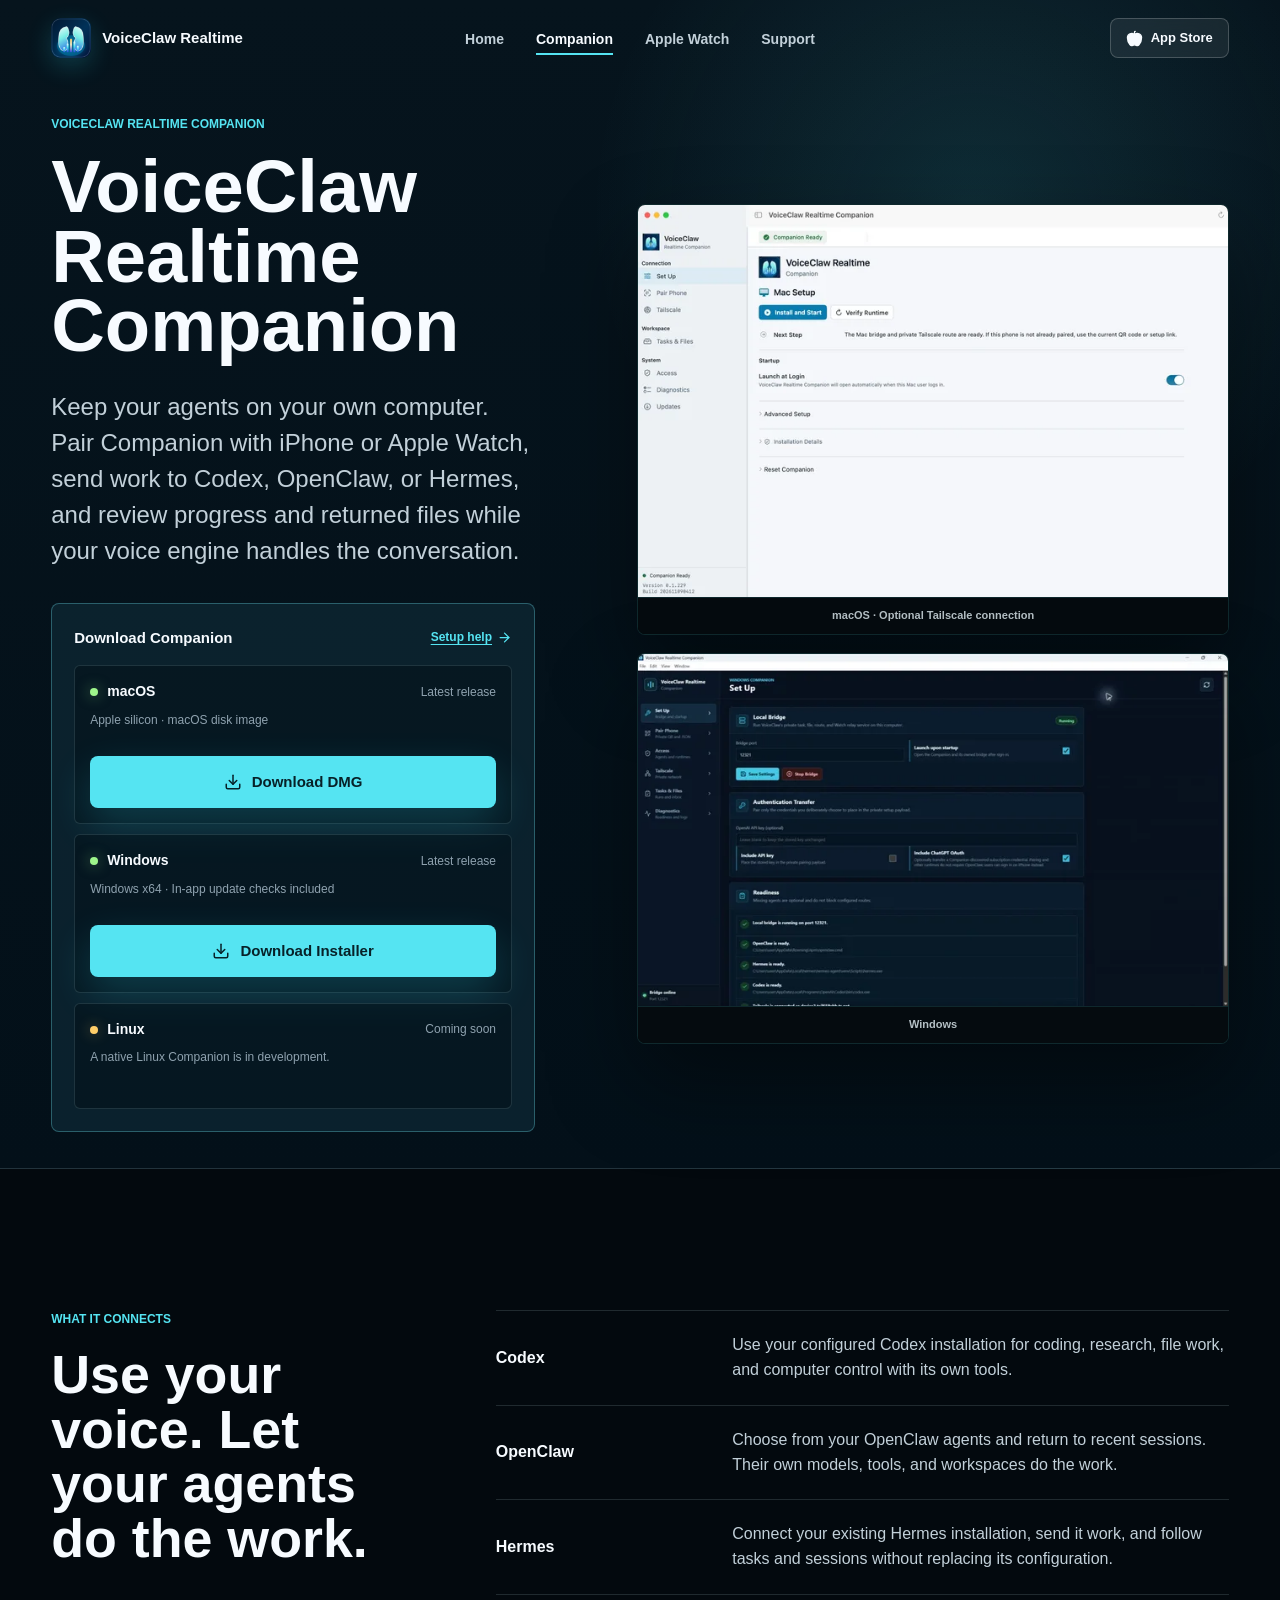
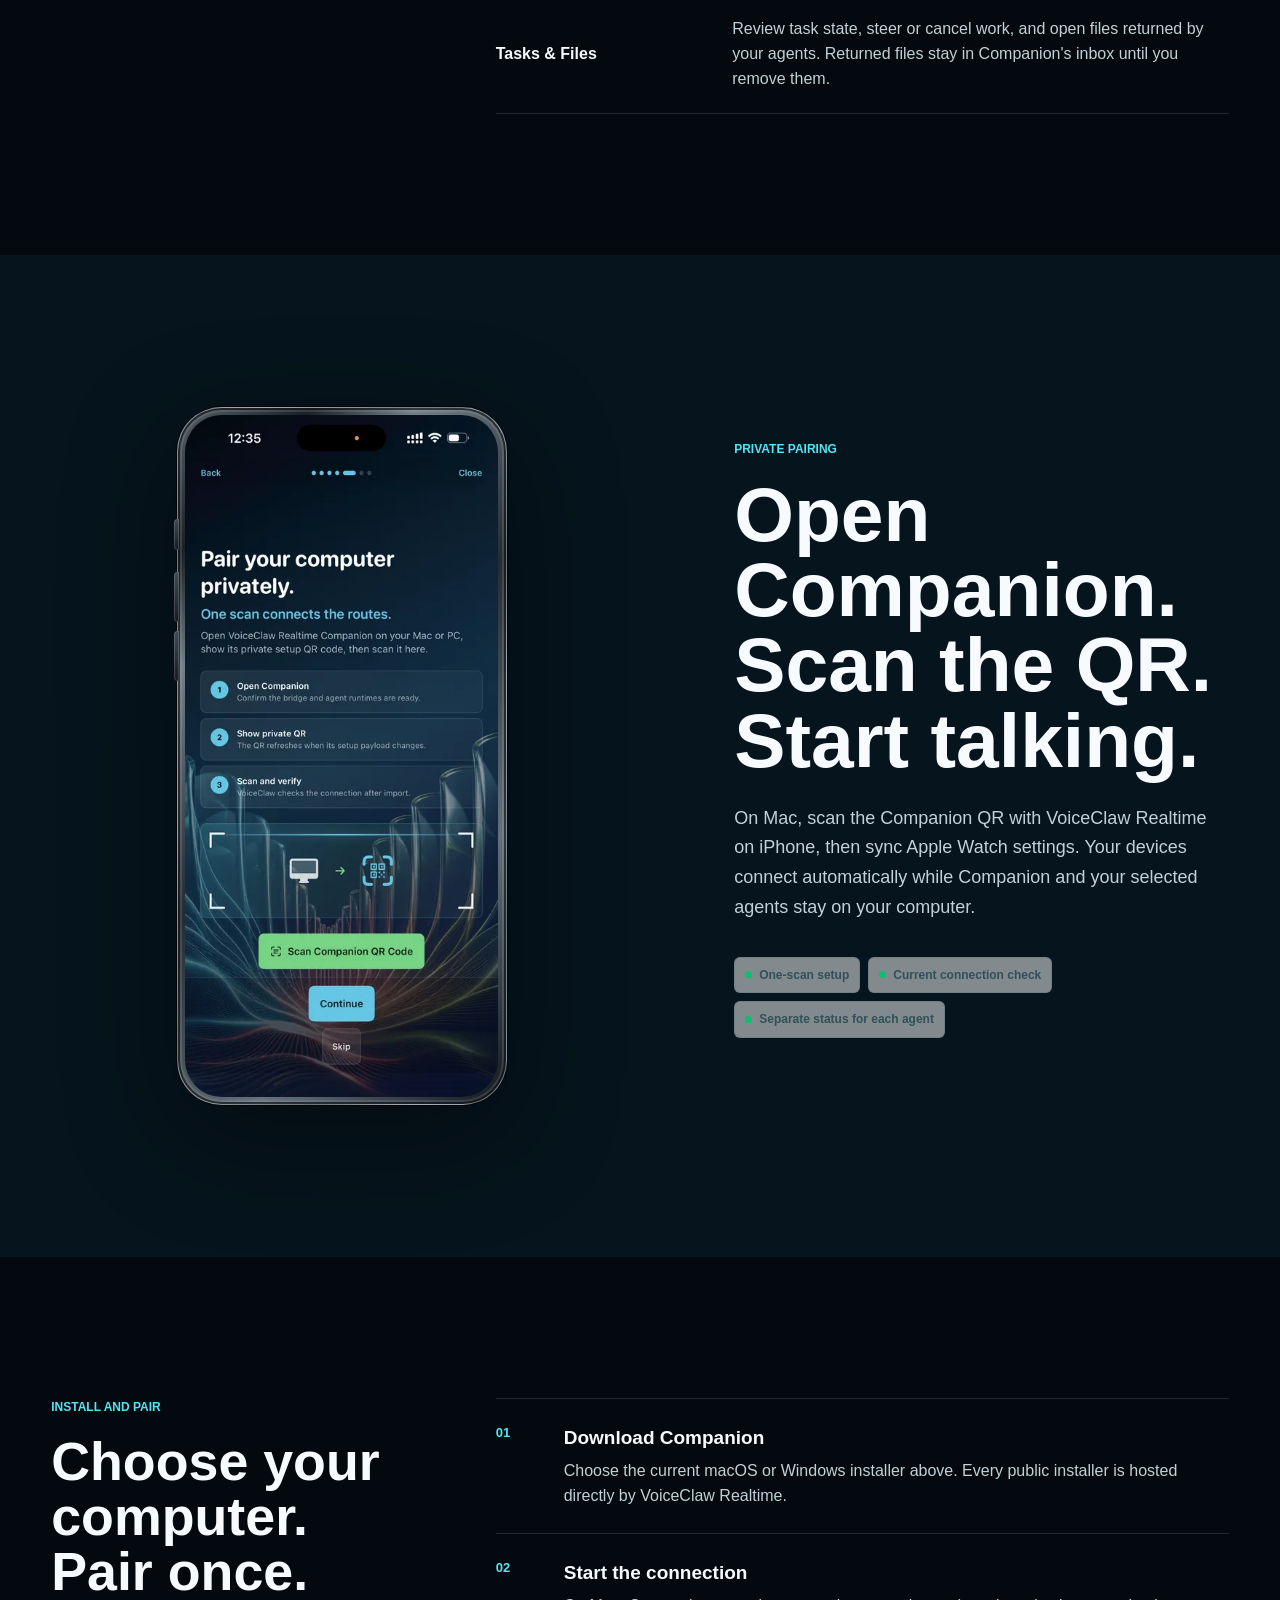
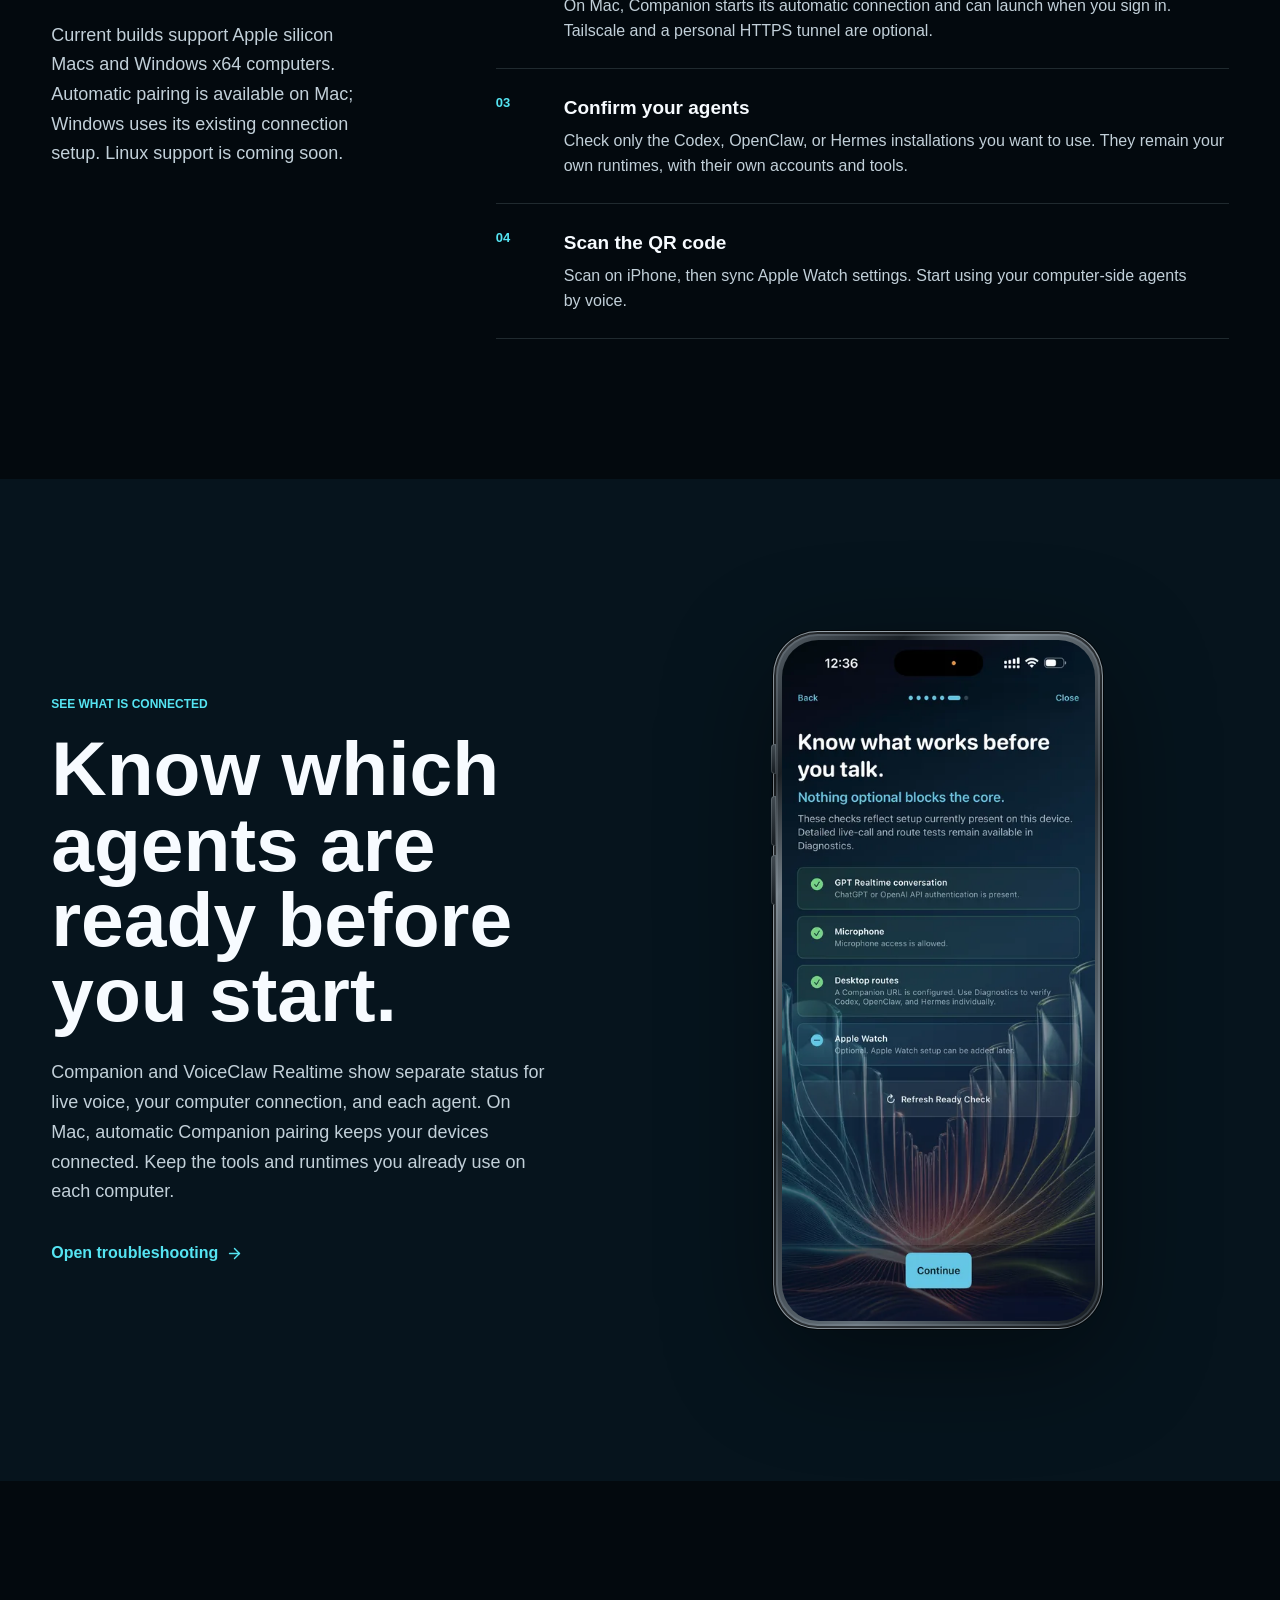
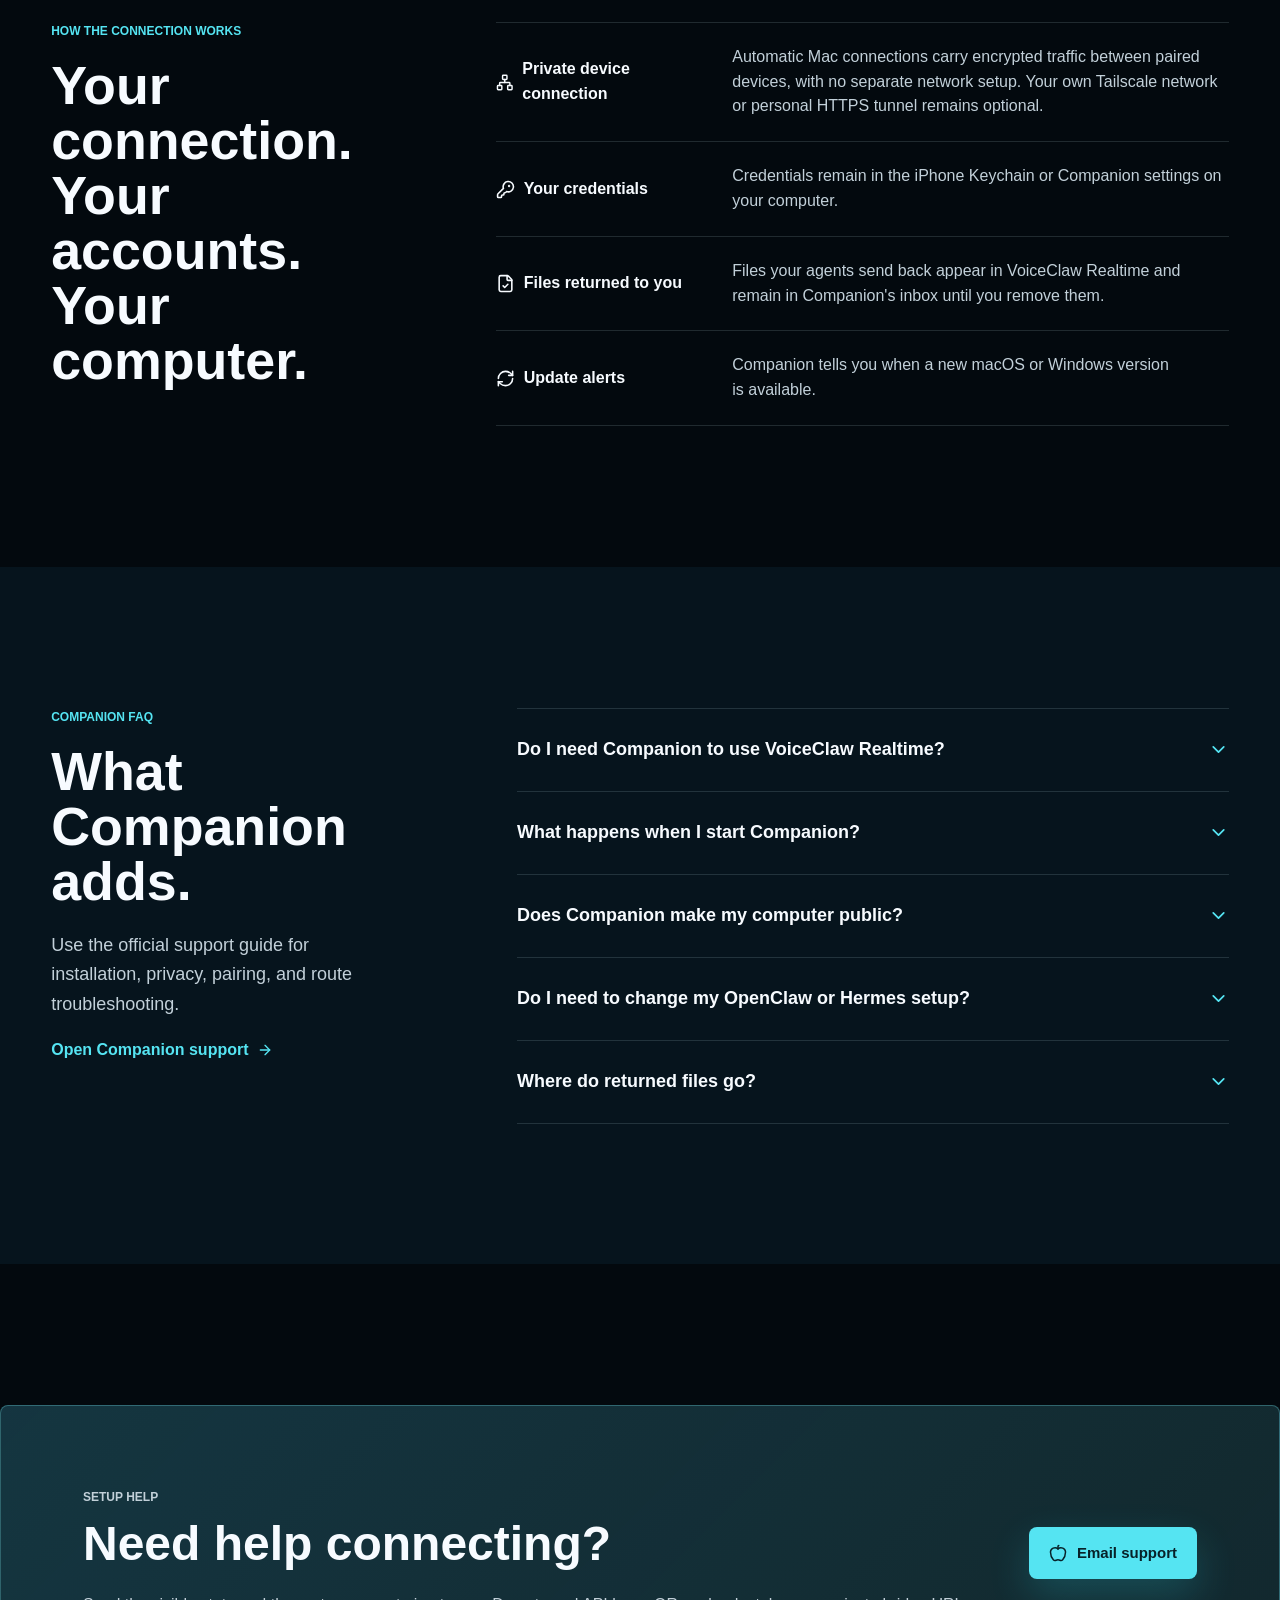
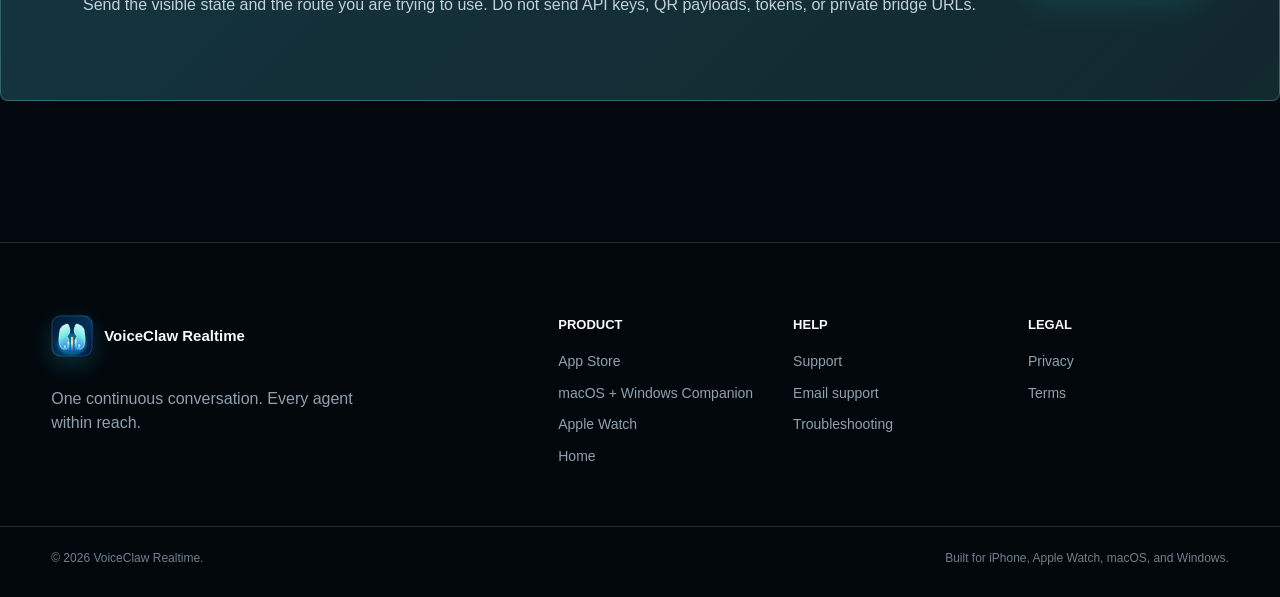
==== commit a56ca6ab: "Deploy 63cca80def6a939bc3cf5c9c480de3d3c8846ef9" ====
--- a/companion/index.html
+++ b/companion/index.html
@@ -1 +1 @@
-<!DOCTYPE html><html lang="en"><head><meta charset="UTF-8"><meta name="viewport" content="width=device-width, initial-scale=1"><meta name="theme-color" content="#06141d"><meta name="color-scheme" content="dark"><meta name="description" content="Download the free VoiceClaw Realtime Companion for macOS or Windows and control Codex, OpenClaw, Hermes, files, and your computer by voice from iPhone or Apple Watch."><meta name="robots" content="index, follow"><link rel="canonical" href="https://voiceclawrealtime.com/companion/"><link rel="icon" type="image/png" sizes="32x32" href="/favicon-32.png"><link rel="apple-touch-icon" href="/apple-touch-icon.png"><link rel="manifest" href="/site.webmanifest"><meta property="og:type" content="website"><meta property="og:site_name" content="VoiceClaw Realtime"><meta property="og:title" content="VoiceClaw Realtime Companion for macOS and Windows"><meta property="og:description" content="Download the free VoiceClaw Realtime Companion for macOS or Windows and control Codex, OpenClaw, Hermes, files, and your computer by voice from iPhone or Apple Watch."><meta property="og:url" content="https://voiceclawrealtime.com/companion/"><meta property="og:image" content="https://voiceclawrealtime.com/og-image.png"><meta name="twitter:card" content="summary_large_image"><meta name="twitter:title" content="VoiceClaw Realtime Companion for macOS and Windows"><meta name="twitter:description" content="Download the free VoiceClaw Realtime Companion for macOS or Windows and control Codex, OpenClaw, Hermes, files, and your computer by voice from iPhone or Apple Watch."><meta name="twitter:image" content="https://voiceclawrealtime.com/og-image.png"><title>VoiceClaw Realtime Companion for macOS and Windows</title><link rel="stylesheet" href="/_astro/SiteLayout.BPX4B4Hg.css"></head><body><a class="skip-link" href="#main-content">Skip to content</a><header class="site-header" data-header><div class="header-inner"><a class="brand" href="/" aria-label="VoiceClaw Realtime home"><img src="/app-icon.png" alt="" width="40" height="40"><span>VoiceClaw <b>Realtime</b></span></a><button class="menu-toggle" type="button" aria-label="Open navigation" aria-expanded="false" aria-controls="site-nav" data-menu-toggle><svg xmlns="http://www.w3.org/2000/svg" width="22" height="22" viewBox="0 0 24 24" fill="none" stroke="currentColor" stroke-width="2" stroke-linecap="round" stroke-linejoin="round" aria-hidden="true" class="lucide lucide-menu menu-open-icon"><path d="M4 5h16"></path><path d="M4 12h16"></path><path d="M4 19h16"></path></svg><svg xmlns="http://www.w3.org/2000/svg" width="22" height="22" viewBox="0 0 24 24" fill="none" stroke="currentColor" stroke-width="2" stroke-linecap="round" stroke-linejoin="round" aria-hidden="true" class="lucide lucide-x menu-close-icon"><path d="M18 6 6 18"></path><path d="m6 6 12 12"></path></svg></button><nav id="site-nav" class="site-nav" aria-label="Primary navigation" data-menu><a href="/">Home</a><a href="/companion/" aria-current="page">Companion</a><a href="/watch/">Apple Watch</a><a href="/support/">Support</a></nav><a class="header-cta" href="https://apps.apple.com/us/app/voiceclaw-realtime/id6769243723" target="_blank" rel="noreferrer"><svg xmlns="http://www.w3.org/2000/svg" width="17" height="17" viewBox="0 0 24 24" fill="currentColor" stroke="currentColor" stroke-width="1.8" stroke-linecap="round" stroke-linejoin="round" aria-hidden="true" class="lucide lucide-apple"><path d="M12 6.528V3a1 1 0 0 1 1-1h0"></path><path d="M18.237 21A15 15 0 0 0 22 11a6 6 0 0 0-10-4.472A6 6 0 0 0 2 11a15.1 15.1 0 0 0 3.763 10 3 3 0 0 0 3.648.648 5.5 5.5 0 0 1 5.178 0A3 3 0 0 0 18.237 21"></path></svg><span>App Store</span></a></div></header><script type="module">var e=document.querySelector(`[data-header]`),t=document.querySelector(`[data-menu-toggle]`),n=document.querySelector(`[data-menu]`),r=()=>{e?.classList.remove(`menu-is-open`),t?.setAttribute(`aria-expanded`,`false`),t?.setAttribute(`aria-label`,`Open navigation`)};t?.addEventListener(`click`,()=>{let n=!e?.classList.contains(`menu-is-open`);e?.classList.toggle(`menu-is-open`,n),t.setAttribute(`aria-expanded`,String(n)),t.setAttribute(`aria-label`,n?`Close navigation`:`Open navigation`)}),n?.addEventListener(`click`,e=>{e.target.closest(`a`)&&r()}),document.addEventListener(`keydown`,e=>{e.key===`Escape`&&r()});</script><main id="main-content"><section class="page-hero companion-page-hero"><div class="section-inner companion-hero-grid"><div><p class="section-label">VoiceClaw Realtime Companion</p><h1>Bring your computer and agents into the conversation.</h1><p class="lead">Install Companion on your Mac or PC, scan one QR code, and use your voice to send work to Codex, OpenClaw, and Hermes, control your computer through those agents, follow progress, and receive files on iPhone or Apple Watch.</p><div class="release-panel"><div class="release-heading"><strong>Download Companion</strong><a href="/support/">Setup help <svg xmlns="http://www.w3.org/2000/svg" width="15" height="15" viewBox="0 0 24 24" fill="none" stroke="currentColor" stroke-width="2" stroke-linecap="round" stroke-linejoin="round" aria-hidden="true" class="lucide lucide-arrow-right"><path d="M5 12h14"></path><path d="m12 5 7 7-7 7"></path></svg></a></div><div class="release-platforms"><article class="release-platform" data-release-panel data-release-manifest="https://downloads.voiceclawrealtime.com/companion/latest.json" data-release-asset="dmg"><div class="release-state"><strong>macOS</strong><span data-release-version>Latest release</span></div><p class="release-meta" data-release-meta>Apple silicon · Developer ID signed and notarized</p><a class="button button-primary" href="https://downloads.voiceclawrealtime.com/companion/latest/VoiceClawCompanion.dmg" data-release-link><svg xmlns="http://www.w3.org/2000/svg" width="18" height="18" viewBox="0 0 24 24" fill="none" stroke="currentColor" stroke-width="2" stroke-linecap="round" stroke-linejoin="round" aria-hidden="true" class="lucide lucide-download"><path d="M12 15V3"></path><path d="M21 15v4a2 2 0 0 1-2 2H5a2 2 0 0 1-2-2v-4"></path><path d="m7 10 5 5 5-5"></path></svg><span>Download DMG</span></a></article><article class="release-platform" data-release-panel data-release-manifest="https://downloads.voiceclawrealtime.com/companion/windows/latest.json" data-release-asset="installer"><div class="release-state"><strong>Windows</strong><span data-release-version>Latest release</span></div><p class="release-meta" data-release-meta>Windows x64 · In-app update checks included</p><a class="button button-primary" href="https://downloads.voiceclawrealtime.com/companion/windows/latest/VoiceClawRealtimeCompanion.exe" data-release-link><svg xmlns="http://www.w3.org/2000/svg" width="18" height="18" viewBox="0 0 24 24" fill="none" stroke="currentColor" stroke-width="2" stroke-linecap="round" stroke-linejoin="round" aria-hidden="true" class="lucide lucide-download"><path d="M12 15V3"></path><path d="M21 15v4a2 2 0 0 1-2 2H5a2 2 0 0 1-2-2v-4"></path><path d="m7 10 5 5 5-5"></path></svg><span>Download Installer</span></a></article><article class="release-platform linux-release"><div class="release-state"><strong>Linux</strong><span>Coming soon</span></div><p class="release-meta">A native Linux Companion is in development.</p></article></div></div></div><div class="companion-platform-gallery companion-hero-gallery" aria-label="VoiceClaw Realtime Companion on macOS and Windows"><figure class="companion-window companion-setup-window"><img src="/_astro/companion-setup-current.Cf71ptF2_Z1jbsSL.webp" srcset="/_astro/companion-setup-current.Cf71ptF2_Z2mAS2k.webp 700w, /_astro/companion-setup-current.Cf71ptF2_ZepmpV.webp 1000w, /_astro/companion-setup-current.Cf71ptF2_Z2rtC36.webp 1400w" alt="VoiceClaw Realtime Companion for macOS showing setup, bridge controls, and a ready status" sizes="(max-width: 980px) 92vw, 54vw" loading="eager" fetchpriority="high" decoding="async" width="2972" height="2402"><figcaption>macOS</figcaption></figure><figure class="companion-window companion-setup-window"><img src="/_astro/companion-setup-windows.C5hV9aeW_Z1qKgDx.webp" srcset="/_astro/companion-setup-windows.C5hV9aeW_yW9kE.webp 700w, /_astro/companion-setup-windows.C5hV9aeW_Z2whFak.webp 1000w, /_astro/companion-setup-windows.C5hV9aeW_Z1qKgDx.webp 1187w" alt="VoiceClaw Realtime Companion for Windows showing bridge setup and ready Codex, OpenClaw, and Hermes routes" sizes="(max-width: 980px) 92vw, 54vw" loading="eager" decoding="async" width="1187" height="708"><figcaption>Windows</figcaption></figure></div></div></section><section class="companion-mobile-preview" aria-label="VoiceClaw Realtime Companion application previews"><div class="companion-platform-gallery"><figure class="companion-window companion-setup-window"><img src="/_astro/companion-setup-current.Cf71ptF2_Z1NYIgs.webp" srcset="/_astro/companion-setup-current.Cf71ptF2_1BQRoM.webp 500w, /_astro/companion-setup-current.Cf71ptF2_Va7lJ.webp 760w" alt="VoiceClaw Realtime Companion for macOS" sizes="calc(100vw - 40px)" loading="lazy" decoding="async" width="2972" height="2402"><figcaption>macOS</figcaption></figure><figure class="companion-window companion-setup-window"><img src="/_astro/companion-setup-windows.C5hV9aeW_ZMIjVr.webp" srcset="/_astro/companion-setup-windows.C5hV9aeW_pY4FF.webp 500w, /_astro/companion-setup-windows.C5hV9aeW_Z2mIzHo.webp 760w" alt="VoiceClaw Realtime Companion for Windows" sizes="calc(100vw - 40px)" loading="lazy" decoding="async" width="1187" height="708"><figcaption>Windows</figcaption></figure></div></section><section class="content-section"><div class="section-inner content-grid"><div><p class="section-label">What it connects</p><h2 class="subhead">Use your voice. Let your agents do the work.</h2></div><div class="feature-table"><div class="feature-row"><strong>Codex</strong><p>Ask Codex to reason, write code, create files, and operate supported apps on your computer.</p></div><div class="feature-row"><strong>OpenClaw</strong><p>Choose any configured OpenClaw agent, send or steer work, and resume recent sessions.</p></div><div class="feature-row"><strong>Hermes</strong><p>Send work to Hermes, follow its progress, and continue talking while it works.</p></div><div class="feature-row"><strong>Tasks &amp; Files</strong><p>See active and completed tasks, then open the files your agents send back.</p></div></div></div></section><section class="content-section alt"><div class="section-inner story-grid reverse"><div class="story-copy"><p class="section-label">Private pairing</p><h2 class="headline">Open Companion. Scan the QR. Start talking.</h2><p class="copy">Choose the connection details you want to include, scan the QR code with VoiceClaw Realtime, and let the app confirm that your computer and selected agents are ready.</p><div class="status-points" aria-label="Pairing safeguards"><span class="status-point"><i></i>One-scan setup</span><span class="status-point"><i></i>Current connection check</span><span class="status-point"><i></i>Separate status for each agent</span></div></div><div class="story-media device-stage device-stage-single"><figure class="device-frame device-frame-iphone story-phone"><div class="device-shell"><div class="device-screen"><img src="/_astro/onboarding-pair.Bd7pVY4E_ZrM2Kl.webp" srcset="/_astro/onboarding-pair.Bd7pVY4E_jEqhD.webp 430w, /_astro/onboarding-pair.Bd7pVY4E_Zje2y8.webp 650w, /_astro/onboarding-pair.Bd7pVY4E_Z1K0b37.webp 820w" alt="VoiceClaw Realtime private Companion pairing screen on iPhone" sizes="(max-width: 980px) 72vw, 420px" loading="lazy" decoding="async" width="1320" height="2868"></div><i class="device-side-button device-side-button-one" aria-hidden="true"></i><i class="device-side-button device-side-button-two" aria-hidden="true"></i><i class="device-side-button device-side-button-three" aria-hidden="true"></i></div></figure></div></div></section><section class="content-section"><div class="section-inner content-grid"><div><p class="section-label">Install and pair</p><h2 class="subhead">Choose your computer. Pair once.</h2><p class="copy">Current builds support Apple silicon Macs and Windows x64 computers. Linux support is coming soon.</p></div><div class="steps"><article class="step"><div><h3>Download Companion</h3><p>Choose the current macOS or Windows installer above. Every public installer is hosted directly by VoiceClaw Realtime.</p></div></article><article class="step"><div><h3>Start the connection</h3><p>Companion can launch automatically and connect through the Tailscale network you manage.</p></div></article><article class="step"><div><h3>Confirm your agents</h3><p>Check that the Codex, OpenClaw, and Hermes installations you want to use are available.</p></div></article><article class="step"><div><h3>Scan the QR code</h3><p>Pair VoiceClaw Realtime and start using your computer-side agents by voice.</p></div></article></div></div></section><section class="content-section alt"><div class="section-inner story-grid"><div class="story-copy"><p class="section-label">See what is connected</p><h2 class="headline">Know which agents are ready before you start.</h2><p class="copy">Companion and VoiceClaw Realtime show separate status for live voice, your computer connection, and each optional agent. If one agent is not installed, the rest of VoiceClaw Realtime remains available.</p><a class="text-link" href="/support/#troubleshooting">Open troubleshooting <svg xmlns="http://www.w3.org/2000/svg" width="17" height="17" viewBox="0 0 24 24" fill="none" stroke="currentColor" stroke-width="2" stroke-linecap="round" stroke-linejoin="round" aria-hidden="true" class="lucide lucide-arrow-right"><path d="M5 12h14"></path><path d="m12 5 7 7-7 7"></path></svg></a></div><div class="story-media device-stage device-stage-single"><figure class="device-frame device-frame-iphone story-phone"><div class="device-shell"><div class="device-screen"><img src="/_astro/onboarding-ready-check.BTzaqPgc_2w4OoT.webp" srcset="/_astro/onboarding-ready-check.BTzaqPgc_Z2mJ5TV.webp 430w, /_astro/onboarding-ready-check.BTzaqPgc_14juxp.webp 650w, /_astro/onboarding-ready-check.BTzaqPgc_Ujb03.webp 820w" alt="VoiceClaw Realtime ready check showing GPT Realtime, device actions, Companion, OpenClaw, Codex, and Hermes states" sizes="(max-width: 980px) 72vw, 420px" loading="lazy" decoding="async" width="1320" height="2868"></div><i class="device-side-button device-side-button-one" aria-hidden="true"></i><i class="device-side-button device-side-button-two" aria-hidden="true"></i><i class="device-side-button device-side-button-three" aria-hidden="true"></i></div></figure></div></div></section><section class="content-section"><div class="section-inner content-grid"><div><p class="section-label">How the connection works</p><h2 class="subhead">Your connection. Your accounts. Your computer.</h2></div><div class="feature-table"><div class="feature-row"><strong><svg xmlns="http://www.w3.org/2000/svg" width="19" height="19" viewBox="0 0 24 24" fill="none" stroke="currentColor" stroke-width="2" stroke-linecap="round" stroke-linejoin="round" aria-hidden="true" class="lucide lucide-network"><rect x="16" y="16" width="6" height="6" rx="1"></rect><rect x="2" y="16" width="6" height="6" rx="1"></rect><rect x="9" y="2" width="6" height="6" rx="1"></rect><path d="M5 16v-3a1 1 0 0 1 1-1h12a1 1 0 0 1 1 1v3"></path><path d="M12 12V8"></path></svg> Private device connection</strong><p>Tailscale connects your devices through the private network you manage. VoiceClaw Realtime does not make your computer public.</p></div><div class="feature-row"><strong><svg xmlns="http://www.w3.org/2000/svg" width="19" height="19" viewBox="0 0 24 24" fill="none" stroke="currentColor" stroke-width="2" stroke-linecap="round" stroke-linejoin="round" aria-hidden="true" class="lucide lucide-key-round"><path d="M2.586 17.414A2 2 0 0 0 2 18.828V21a1 1 0 0 0 1 1h3a1 1 0 0 0 1-1v-1a1 1 0 0 1 1-1h1a1 1 0 0 0 1-1v-1a1 1 0 0 1 1-1h.172a2 2 0 0 0 1.414-.586l.814-.814a6.5 6.5 0 1 0-4-4z"></path><circle cx="16.5" cy="7.5" r=".5" fill="currentColor"></circle></svg> Your credentials</strong><p>Credentials remain in the iPhone Keychain or Companion settings on your computer.</p></div><div class="feature-row"><strong><svg xmlns="http://www.w3.org/2000/svg" width="19" height="19" viewBox="0 0 24 24" fill="none" stroke="currentColor" stroke-width="2" stroke-linecap="round" stroke-linejoin="round" aria-hidden="true" class="lucide lucide-file-check"><path d="M6 22a2 2 0 0 1-2-2V4a2 2 0 0 1 2-2h8a2.4 2.4 0 0 1 1.704.706l3.588 3.588A2.4 2.4 0 0 1 20 8v12a2 2 0 0 1-2 2z"></path><path d="M14 2v5a1 1 0 0 0 1 1h5"></path><path d="m9 15 2 2 4-4"></path></svg> Files returned to you</strong><p>Files your agents send back appear in VoiceClaw Realtime and remain in Companion's inbox until you remove them.</p></div><div class="feature-row"><strong><svg xmlns="http://www.w3.org/2000/svg" width="19" height="19" viewBox="0 0 24 24" fill="none" stroke="currentColor" stroke-width="2" stroke-linecap="round" stroke-linejoin="round" aria-hidden="true" class="lucide lucide-refresh-cw"><path d="M3 12a9 9 0 0 1 9-9 9.75 9.75 0 0 1 6.74 2.74L21 8"></path><path d="M21 3v5h-5"></path><path d="M21 12a9 9 0 0 1-9 9 9.75 9.75 0 0 1-6.74-2.74L3 16"></path><path d="M8 16H3v5"></path></svg> Update alerts</strong><p>Companion tells you when a new macOS or Windows version is available.</p></div></div></div></section><section class="faq-section"><div class="section-inner faq-layout"><div><p class="section-label">Companion FAQ</p><h2 class="subhead">What Companion adds.</h2><p class="copy">Use the official support guide for installation, privacy, pairing, and route troubleshooting.</p><a class="text-link" href="/support/">Open Companion support <svg xmlns="http://www.w3.org/2000/svg" width="16" height="16" viewBox="0 0 24 24" fill="none" stroke="currentColor" stroke-width="2" stroke-linecap="round" stroke-linejoin="round" aria-hidden="true" class="lucide lucide-arrow-right"><path d="M5 12h14"></path><path d="m12 5 7 7-7 7"></path></svg></a></div><div class="faq-list"><details><summary><span>Do I need Companion to use VoiceClaw Realtime?</span><svg xmlns="http://www.w3.org/2000/svg" width="21" height="21" viewBox="0 0 24 24" fill="none" stroke="currentColor" stroke-width="2" stroke-linecap="round" stroke-linejoin="round" aria-hidden="true" class="lucide lucide-chevron-down"><path d="m6 9 6 6 6-6"></path></svg></summary><p>No. GPT Realtime, GPT Live, GPT-5.6 Direct, file analysis, web search, and supported iPhone actions can work without a computer. Companion is only needed for computer-side agents, computer control, and computer files.</p></details><details><summary><span>What happens when I start Companion?</span><svg xmlns="http://www.w3.org/2000/svg" width="21" height="21" viewBox="0 0 24 24" fill="none" stroke="currentColor" stroke-width="2" stroke-linecap="round" stroke-linejoin="round" aria-hidden="true" class="lucide lucide-chevron-down"><path d="m6 9 6 6 6-6"></path></svg></summary><p>Companion starts the VoiceClaw Realtime connection on your computer. It can also open automatically when you sign in and configure the private Tailscale connection you select.</p></details><details><summary><span>Does Companion make my computer public?</span><svg xmlns="http://www.w3.org/2000/svg" width="21" height="21" viewBox="0 0 24 24" fill="none" stroke="currentColor" stroke-width="2" stroke-linecap="round" stroke-linejoin="round" aria-hidden="true" class="lucide lucide-chevron-down"><path d="m6 9 6 6 6-6"></path></svg></summary><p>No. Tailscale is a private, direct device-to-device network that you control. An optional personal HTTPS tunnel URL (e.g., a free Cloudflare tunnel URL) is only necessary if you want to use Apple Watch to communicate with Codex, OpenClaw, or Hermes when your iPhone is not nearby; it isn&#39;t needed to use Apple Watch with GPT Live / GPT Realtime standalone or with GPT-5.6 Sol / Terra / Luna, regardless of whether your watch is near your phone, and it isn&#39;t needed for the iOS app at all. If you set up a personal HTTPS tunnel, treat it like a password; don&#39;t share it with others, and if you do, change it promptly via your tunnel provider (e.g., Cloudflare).</p></details><details><summary><span>Where do returned files go?</span><svg xmlns="http://www.w3.org/2000/svg" width="21" height="21" viewBox="0 0 24 24" fill="none" stroke="currentColor" stroke-width="2" stroke-linecap="round" stroke-linejoin="round" aria-hidden="true" class="lucide lucide-chevron-down"><path d="m6 9 6 6 6-6"></path></svg></summary><p>Files sent back by your agents appear under Files Received in VoiceClaw Realtime and remain in Companion&#39;s inbox on your computer until you remove them.</p></details></div></div></section><section class="content-section"><div class="section-inner support-contact"><div><p class="section-label">Setup help</p><h2>Need help connecting?</h2><p>Send the visible state and the route you are trying to use. Do not send API keys, QR payloads, tokens, or private bridge URLs.</p></div><a class="button button-primary" href="mailto:support@voiceclawrealtime.com?subject=VoiceClaw%20Realtime%20Companion%20support"><svg xmlns="http://www.w3.org/2000/svg" width="18" height="18" viewBox="0 0 24 24" fill="none" stroke="currentColor" stroke-width="2" stroke-linecap="round" stroke-linejoin="round" aria-hidden="true" class="lucide lucide-apple"><path d="M12 6.528V3a1 1 0 0 1 1-1h0"></path><path d="M18.237 21A15 15 0 0 0 22 11a6 6 0 0 0-10-4.472A6 6 0 0 0 2 11a15.1 15.1 0 0 0 3.763 10 3 3 0 0 0 3.648.648 5.5 5.5 0 0 1 5.178 0A3 3 0 0 0 18.237 21"></path></svg><span>Email support</span></a></div></section><script type="module">document.querySelectorAll(`[data-release-panel]`).forEach(e=>{let t=e.dataset.releaseManifest,n=e.dataset.releaseAsset,r=e.querySelector(`[data-release-version]`),i=e.querySelector(`[data-release-meta]`),a=e.querySelector(`[data-release-link]`);!t||!n||fetch(t,{cache:`no-store`,headers:{Accept:`application/json`}}).then(e=>{if(!e.ok)throw Error(`Release lookup failed`);return e.json()}).then(e=>{let t=e[n];if(e.schema!==1||!t?.url)throw Error(`Release manifest is incomplete`);if(r&&(r.textContent=e.releaseTag||`Latest`),a&&(a.href=t.url),i&&t.name&&typeof t.size==`number`){let e=Math.round(t.size/1024/1024*10)/10,r=n===`dmg`?`Developer ID signed and notarized`:`Windows x64 installer with in-app update checks`;i.textContent=`${t.name} · ${e} MB · ${r}`}}).catch(()=>{r&&(r.textContent=`Latest release`)})});</script></main><footer class="site-footer"><div class="footer-inner"><div class="footer-brand"><a class="brand" href="/" aria-label="VoiceClaw Realtime home"><img src="/app-icon.png" alt="" width="42" height="42" loading="lazy"><span>VoiceClaw <b>Realtime</b></span></a><p>One continuous conversation. Every agent within reach.</p></div><div class="footer-links"><div><h2>Product</h2><a href="https://apps.apple.com/us/app/voiceclaw-realtime/id6769243723" target="_blank" rel="noreferrer">App Store</a><a href="/companion/">macOS + Windows Companion</a><a href="/watch/">Apple Watch</a><a href="/">Home</a></div><div><h2>Help</h2><a href="/support/">Support</a><a href="mailto:support@voiceclawrealtime.com">Email support</a><a href="/support/#troubleshooting">Troubleshooting</a></div><div><h2>Legal</h2><a href="/privacy/">Privacy</a><a href="/terms/">Terms</a></div></div></div><div class="footer-bottom"><span>&copy; 2026 VoiceClaw Realtime.</span><span>Built for iPhone, Apple Watch, macOS, and Windows.</span></div></footer></body></html>+<!DOCTYPE html><html lang="en"><head><meta charset="UTF-8"><meta name="viewport" content="width=device-width, initial-scale=1"><meta name="theme-color" content="#06141d"><meta name="color-scheme" content="dark"><meta name="description" content="Download the free VoiceClaw Realtime Companion for macOS or Windows and control Codex, OpenClaw, Hermes, files, and your computer by voice from iPhone or Apple Watch."><meta name="robots" content="index, follow"><link rel="canonical" href="https://voiceclawrealtime.com/companion/"><link rel="icon" type="image/png" sizes="32x32" href="/favicon-32.png"><link rel="apple-touch-icon" href="/apple-touch-icon.png"><link rel="manifest" href="/site.webmanifest"><meta property="og:type" content="website"><meta property="og:site_name" content="VoiceClaw Realtime"><meta property="og:title" content="VoiceClaw Realtime Companion for macOS and Windows"><meta property="og:description" content="Download the free VoiceClaw Realtime Companion for macOS or Windows and control Codex, OpenClaw, Hermes, files, and your computer by voice from iPhone or Apple Watch."><meta property="og:url" content="https://voiceclawrealtime.com/companion/"><meta property="og:image" content="https://voiceclawrealtime.com/og-image.png"><meta name="twitter:card" content="summary_large_image"><meta name="twitter:title" content="VoiceClaw Realtime Companion for macOS and Windows"><meta name="twitter:description" content="Download the free VoiceClaw Realtime Companion for macOS or Windows and control Codex, OpenClaw, Hermes, files, and your computer by voice from iPhone or Apple Watch."><meta name="twitter:image" content="https://voiceclawrealtime.com/og-image.png"><title>VoiceClaw Realtime Companion for macOS and Windows</title><link rel="stylesheet" href="/_astro/SiteLayout.DrzRUML9.css"></head><body><a class="skip-link" href="#main-content">Skip to content</a><header class="site-header" data-header><div class="header-inner"><a class="brand" href="/" aria-label="VoiceClaw Realtime home"><img src="/app-icon.png" alt="" width="40" height="40"><span>VoiceClaw <b>Realtime</b></span></a><button class="menu-toggle" type="button" aria-label="Open navigation" aria-expanded="false" aria-controls="site-nav" data-menu-toggle><svg xmlns="http://www.w3.org/2000/svg" width="22" height="22" viewBox="0 0 24 24" fill="none" stroke="currentColor" stroke-width="2" stroke-linecap="round" stroke-linejoin="round" aria-hidden="true" class="lucide lucide-menu menu-open-icon"><path d="M4 5h16"></path><path d="M4 12h16"></path><path d="M4 19h16"></path></svg><svg xmlns="http://www.w3.org/2000/svg" width="22" height="22" viewBox="0 0 24 24" fill="none" stroke="currentColor" stroke-width="2" stroke-linecap="round" stroke-linejoin="round" aria-hidden="true" class="lucide lucide-x menu-close-icon"><path d="M18 6 6 18"></path><path d="m6 6 12 12"></path></svg></button><nav id="site-nav" class="site-nav" aria-label="Primary navigation" data-menu><a href="/">Home</a><a href="/companion/" aria-current="page">Companion</a><a href="/watch/">Apple Watch</a><a href="/support/">Support</a></nav><a class="header-cta" href="https://apps.apple.com/us/app/voiceclaw-realtime/id6769243723" target="_blank" rel="noreferrer"><svg xmlns="http://www.w3.org/2000/svg" width="17" height="17" viewBox="0 0 24 24" fill="currentColor" stroke="currentColor" stroke-width="1.8" stroke-linecap="round" stroke-linejoin="round" aria-hidden="true" class="lucide lucide-apple"><path d="M12 6.528V3a1 1 0 0 1 1-1h0"></path><path d="M18.237 21A15 15 0 0 0 22 11a6 6 0 0 0-10-4.472A6 6 0 0 0 2 11a15.1 15.1 0 0 0 3.763 10 3 3 0 0 0 3.648.648 5.5 5.5 0 0 1 5.178 0A3 3 0 0 0 18.237 21"></path></svg><span>App Store</span></a></div></header><script type="module">var e=document.querySelector(`[data-header]`),t=document.querySelector(`[data-menu-toggle]`),n=document.querySelector(`[data-menu]`),r=()=>{e?.classList.remove(`menu-is-open`),t?.setAttribute(`aria-expanded`,`false`),t?.setAttribute(`aria-label`,`Open navigation`)};t?.addEventListener(`click`,()=>{let n=!e?.classList.contains(`menu-is-open`);e?.classList.toggle(`menu-is-open`,n),t.setAttribute(`aria-expanded`,String(n)),t.setAttribute(`aria-label`,n?`Close navigation`:`Open navigation`)}),n?.addEventListener(`click`,e=>{e.target.closest(`a`)&&r()}),document.addEventListener(`keydown`,e=>{e.key===`Escape`&&r()});</script><main id="main-content"><section class="page-hero companion-page-hero"><div class="section-inner companion-hero-grid"><div><p class="section-label">VoiceClaw Realtime Companion</p><h1>VoiceClaw Realtime Companion</h1><p class="lead">Keep your agents on your own computer. Pair Companion with iPhone or Apple Watch, send work to Codex, OpenClaw, or Hermes, and review progress and returned files while your voice engine handles the conversation.</p><div class="release-panel"><div class="release-heading"><strong>Download Companion</strong><a href="/support/">Setup help <svg xmlns="http://www.w3.org/2000/svg" width="15" height="15" viewBox="0 0 24 24" fill="none" stroke="currentColor" stroke-width="2" stroke-linecap="round" stroke-linejoin="round" aria-hidden="true" class="lucide lucide-arrow-right"><path d="M5 12h14"></path><path d="m12 5 7 7-7 7"></path></svg></a></div><div class="release-platforms"><article class="release-platform" data-release-panel data-release-manifest="https://downloads.voiceclawrealtime.com/companion/latest.json" data-release-asset="dmg"><div class="release-state"><strong>macOS</strong><span data-release-version>Latest release</span></div><p class="release-meta" data-release-meta>Apple silicon · macOS disk image</p><a class="button button-primary" href="https://downloads.voiceclawrealtime.com/companion/latest/VoiceClawCompanion.dmg" data-release-link><svg xmlns="http://www.w3.org/2000/svg" width="18" height="18" viewBox="0 0 24 24" fill="none" stroke="currentColor" stroke-width="2" stroke-linecap="round" stroke-linejoin="round" aria-hidden="true" class="lucide lucide-download"><path d="M12 15V3"></path><path d="M21 15v4a2 2 0 0 1-2 2H5a2 2 0 0 1-2-2v-4"></path><path d="m7 10 5 5 5-5"></path></svg><span>Download DMG</span></a></article><article class="release-platform" data-release-panel data-release-manifest="https://downloads.voiceclawrealtime.com/companion/windows/latest.json" data-release-asset="installer"><div class="release-state"><strong>Windows</strong><span data-release-version>Latest release</span></div><p class="release-meta" data-release-meta>Windows x64 · In-app update checks included</p><a class="button button-primary" href="https://downloads.voiceclawrealtime.com/companion/windows/latest/VoiceClawRealtimeCompanion.exe" data-release-link><svg xmlns="http://www.w3.org/2000/svg" width="18" height="18" viewBox="0 0 24 24" fill="none" stroke="currentColor" stroke-width="2" stroke-linecap="round" stroke-linejoin="round" aria-hidden="true" class="lucide lucide-download"><path d="M12 15V3"></path><path d="M21 15v4a2 2 0 0 1-2 2H5a2 2 0 0 1-2-2v-4"></path><path d="m7 10 5 5 5-5"></path></svg><span>Download Installer</span></a></article><article class="release-platform linux-release"><div class="release-state"><strong>Linux</strong><span>Coming soon</span></div><p class="release-meta">A native Linux Companion is in development.</p></article></div></div></div><div class="companion-platform-gallery companion-hero-gallery" aria-label="VoiceClaw Realtime Companion on macOS and Windows"><figure class="companion-window companion-setup-window"><img src="/_astro/companion-mac-20261109.DoWx1iEk_QE9RJ.webp" srcset="/_astro/companion-mac-20261109.DoWx1iEk_qzXPm.webp 700w, /_astro/companion-mac-20261109.DoWx1iEk_ZglqLd.webp 1000w, /_astro/companion-mac-20261109.DoWx1iEk_IGder.webp 1400w" alt="VoiceClaw Realtime Companion for macOS showing an optional Tailscale connection" sizes="(max-width: 980px) 92vw, 54vw" loading="eager" fetchpriority="high" decoding="async" width="2530" height="1686"><figcaption>macOS · Optional Tailscale connection</figcaption></figure><figure class="companion-window companion-setup-window"><img src="/_astro/companion-setup-windows.C5hV9aeW_Z1qKgDx.webp" srcset="/_astro/companion-setup-windows.C5hV9aeW_yW9kE.webp 700w, /_astro/companion-setup-windows.C5hV9aeW_Z2whFak.webp 1000w, /_astro/companion-setup-windows.C5hV9aeW_Z1qKgDx.webp 1187w" alt="VoiceClaw Realtime Companion for Windows showing bridge setup and ready Codex, OpenClaw, and Hermes routes" sizes="(max-width: 980px) 92vw, 54vw" loading="eager" decoding="async" width="1187" height="708"><figcaption>Windows</figcaption></figure></div></div></section><section class="companion-mobile-preview" aria-label="VoiceClaw Realtime Companion application previews"><div class="companion-platform-gallery"><figure class="companion-window companion-setup-window"><img src="/_astro/companion-mac-20261109.DoWx1iEk_1uG6zP.webp" srcset="/_astro/companion-mac-20261109.DoWx1iEk_iWTzY.webp 500w, /_astro/companion-mac-20261109.DoWx1iEk_Z2fzQGo.webp 760w" alt="VoiceClaw Realtime Companion for macOS showing an optional Tailscale connection" sizes="calc(100vw - 40px)" loading="lazy" decoding="async" width="2530" height="1686"><figcaption>macOS · Optional Tailscale connection</figcaption></figure><figure class="companion-window companion-setup-window"><img src="/_astro/companion-setup-windows.C5hV9aeW_ZMIjVr.webp" srcset="/_astro/companion-setup-windows.C5hV9aeW_pY4FF.webp 500w, /_astro/companion-setup-windows.C5hV9aeW_Z2mIzHo.webp 760w" alt="VoiceClaw Realtime Companion for Windows" sizes="calc(100vw - 40px)" loading="lazy" decoding="async" width="1187" height="708"><figcaption>Windows</figcaption></figure></div></section><section class="content-section"><div class="section-inner content-grid"><div><p class="section-label">What it connects</p><h2 class="subhead">Use your voice. Let your agents do the work.</h2></div><div class="feature-table"><div class="feature-row"><strong>Codex</strong><p>Use your configured Codex installation for coding, research, file work, and computer control with its own tools.</p></div><div class="feature-row"><strong>OpenClaw</strong><p>Choose from your OpenClaw agents and return to recent sessions. Their own models, tools, and workspaces do the work.</p></div><div class="feature-row"><strong>Hermes</strong><p>Connect your existing Hermes installation, send it work, and follow tasks and sessions without replacing its configuration.</p></div><div class="feature-row"><strong>Tasks &amp; Files</strong><p>Review task state, steer or cancel work, and open files returned by your agents. Returned files stay in Companion's inbox until you remove them.</p></div></div></div></section><section class="content-section alt"><div class="section-inner story-grid reverse"><div class="story-copy"><p class="section-label">Private pairing</p><h2 class="headline">Open Companion. Scan the QR. Start talking.</h2><p class="copy">On Mac, scan the Companion QR with VoiceClaw Realtime on iPhone, then sync Apple Watch settings. Your devices connect automatically while Companion and your selected agents stay on your computer.</p><div class="status-points" aria-label="Pairing safeguards"><span class="status-point"><i></i>One-scan setup</span><span class="status-point"><i></i>Current connection check</span><span class="status-point"><i></i>Separate status for each agent</span></div></div><div class="story-media device-stage device-stage-single"><figure class="device-frame device-frame-iphone story-phone"><div class="device-shell"><div class="device-screen"><img src="/_astro/onboarding-pair.Bd7pVY4E_ZrM2Kl.webp" srcset="/_astro/onboarding-pair.Bd7pVY4E_jEqhD.webp 430w, /_astro/onboarding-pair.Bd7pVY4E_Zje2y8.webp 650w, /_astro/onboarding-pair.Bd7pVY4E_Z1K0b37.webp 820w" alt="VoiceClaw Realtime private Companion pairing screen on iPhone" sizes="(max-width: 980px) 72vw, 420px" loading="lazy" decoding="async" width="1320" height="2868"></div><i class="device-side-button device-side-button-one" aria-hidden="true"></i><i class="device-side-button device-side-button-two" aria-hidden="true"></i><i class="device-side-button device-side-button-three" aria-hidden="true"></i></div></figure></div></div></section><section class="content-section"><div class="section-inner content-grid"><div><p class="section-label">Install and pair</p><h2 class="subhead">Choose your computer. Pair once.</h2><p class="copy">Current builds support Apple silicon Macs and Windows x64 computers. Automatic pairing is available on Mac; Windows uses its existing connection setup. Linux support is coming soon.</p></div><div class="steps"><article class="step"><div><h3>Download Companion</h3><p>Choose the current macOS or Windows installer above. Every public installer is hosted directly by VoiceClaw Realtime.</p></div></article><article class="step"><div><h3>Start the connection</h3><p>On Mac, Companion starts its automatic connection and can launch when you sign in. Tailscale and a personal HTTPS tunnel are optional.</p></div></article><article class="step"><div><h3>Confirm your agents</h3><p>Check only the Codex, OpenClaw, or Hermes installations you want to use. They remain your own runtimes, with their own accounts and tools.</p></div></article><article class="step"><div><h3>Scan the QR code</h3><p>Scan on iPhone, then sync Apple Watch settings. Start using your computer-side agents by voice.</p></div></article></div></div></section><section class="content-section alt"><div class="section-inner story-grid"><div class="story-copy"><p class="section-label">See what is connected</p><h2 class="headline">Know which agents are ready before you start.</h2><p class="copy">Companion and VoiceClaw Realtime show separate status for live voice, your computer connection, and each agent. On Mac, automatic Companion pairing keeps your devices connected. Keep the tools and runtimes you already use on each computer.</p><a class="text-link" href="/support/#troubleshooting">Open troubleshooting <svg xmlns="http://www.w3.org/2000/svg" width="17" height="17" viewBox="0 0 24 24" fill="none" stroke="currentColor" stroke-width="2" stroke-linecap="round" stroke-linejoin="round" aria-hidden="true" class="lucide lucide-arrow-right"><path d="M5 12h14"></path><path d="m12 5 7 7-7 7"></path></svg></a></div><div class="story-media device-stage device-stage-single"><figure class="device-frame device-frame-iphone story-phone"><div class="device-shell"><div class="device-screen"><img src="/_astro/onboarding-ready-check.BTzaqPgc_2w4OoT.webp" srcset="/_astro/onboarding-ready-check.BTzaqPgc_Z2mJ5TV.webp 430w, /_astro/onboarding-ready-check.BTzaqPgc_14juxp.webp 650w, /_astro/onboarding-ready-check.BTzaqPgc_Ujb03.webp 820w" alt="VoiceClaw Realtime ready check showing GPT Realtime, device actions, Companion, OpenClaw, Codex, and Hermes states" sizes="(max-width: 980px) 72vw, 420px" loading="lazy" decoding="async" width="1320" height="2868"></div><i class="device-side-button device-side-button-one" aria-hidden="true"></i><i class="device-side-button device-side-button-two" aria-hidden="true"></i><i class="device-side-button device-side-button-three" aria-hidden="true"></i></div></figure></div></div></section><section class="content-section"><div class="section-inner content-grid"><div><p class="section-label">How the connection works</p><h2 class="subhead">Your connection. Your accounts. Your computer.</h2></div><div class="feature-table"><div class="feature-row"><strong><svg xmlns="http://www.w3.org/2000/svg" width="19" height="19" viewBox="0 0 24 24" fill="none" stroke="currentColor" stroke-width="2" stroke-linecap="round" stroke-linejoin="round" aria-hidden="true" class="lucide lucide-network"><rect x="16" y="16" width="6" height="6" rx="1"></rect><rect x="2" y="16" width="6" height="6" rx="1"></rect><rect x="9" y="2" width="6" height="6" rx="1"></rect><path d="M5 16v-3a1 1 0 0 1 1-1h12a1 1 0 0 1 1 1v3"></path><path d="M12 12V8"></path></svg> Private device connection</strong><p>Automatic Mac connections carry encrypted traffic between paired devices, with no separate network setup. Your own Tailscale network or personal HTTPS tunnel remains optional.</p></div><div class="feature-row"><strong><svg xmlns="http://www.w3.org/2000/svg" width="19" height="19" viewBox="0 0 24 24" fill="none" stroke="currentColor" stroke-width="2" stroke-linecap="round" stroke-linejoin="round" aria-hidden="true" class="lucide lucide-key-round"><path d="M2.586 17.414A2 2 0 0 0 2 18.828V21a1 1 0 0 0 1 1h3a1 1 0 0 0 1-1v-1a1 1 0 0 1 1-1h1a1 1 0 0 0 1-1v-1a1 1 0 0 1 1-1h.172a2 2 0 0 0 1.414-.586l.814-.814a6.5 6.5 0 1 0-4-4z"></path><circle cx="16.5" cy="7.5" r=".5" fill="currentColor"></circle></svg> Your credentials</strong><p>Credentials remain in the iPhone Keychain or Companion settings on your computer.</p></div><div class="feature-row"><strong><svg xmlns="http://www.w3.org/2000/svg" width="19" height="19" viewBox="0 0 24 24" fill="none" stroke="currentColor" stroke-width="2" stroke-linecap="round" stroke-linejoin="round" aria-hidden="true" class="lucide lucide-file-check"><path d="M6 22a2 2 0 0 1-2-2V4a2 2 0 0 1 2-2h8a2.4 2.4 0 0 1 1.704.706l3.588 3.588A2.4 2.4 0 0 1 20 8v12a2 2 0 0 1-2 2z"></path><path d="M14 2v5a1 1 0 0 0 1 1h5"></path><path d="m9 15 2 2 4-4"></path></svg> Files returned to you</strong><p>Files your agents send back appear in VoiceClaw Realtime and remain in Companion's inbox until you remove them.</p></div><div class="feature-row"><strong><svg xmlns="http://www.w3.org/2000/svg" width="19" height="19" viewBox="0 0 24 24" fill="none" stroke="currentColor" stroke-width="2" stroke-linecap="round" stroke-linejoin="round" aria-hidden="true" class="lucide lucide-refresh-cw"><path d="M3 12a9 9 0 0 1 9-9 9.75 9.75 0 0 1 6.74 2.74L21 8"></path><path d="M21 3v5h-5"></path><path d="M21 12a9 9 0 0 1-9 9 9.75 9.75 0 0 1-6.74-2.74L3 16"></path><path d="M8 16H3v5"></path></svg> Update alerts</strong><p>Companion tells you when a new macOS or Windows version is available.</p></div></div></div></section><section class="faq-section"><div class="section-inner faq-layout"><div><p class="section-label">Companion FAQ</p><h2 class="subhead">What Companion adds.</h2><p class="copy">Use the official support guide for installation, privacy, pairing, and route troubleshooting.</p><a class="text-link" href="/support/">Open Companion support <svg xmlns="http://www.w3.org/2000/svg" width="16" height="16" viewBox="0 0 24 24" fill="none" stroke="currentColor" stroke-width="2" stroke-linecap="round" stroke-linejoin="round" aria-hidden="true" class="lucide lucide-arrow-right"><path d="M5 12h14"></path><path d="m12 5 7 7-7 7"></path></svg></a></div><div class="faq-list"><details><summary><span>Do I need Companion to use VoiceClaw Realtime?</span><svg xmlns="http://www.w3.org/2000/svg" width="21" height="21" viewBox="0 0 24 24" fill="none" stroke="currentColor" stroke-width="2" stroke-linecap="round" stroke-linejoin="round" aria-hidden="true" class="lucide lucide-chevron-down"><path d="m6 9 6 6 6-6"></path></svg></summary><p>No. Direct connections for GPT Live, GPT Realtime, and GPT Direct provide voice, deeper intelligence, and live web search on iPhone or Apple Watch without a desktop Companion. Local iPhone actions also work without it. Add Companion for Codex, OpenClaw, and Hermes on your computer.</p></details><details><summary><span>What happens when I start Companion?</span><svg xmlns="http://www.w3.org/2000/svg" width="21" height="21" viewBox="0 0 24 24" fill="none" stroke="currentColor" stroke-width="2" stroke-linecap="round" stroke-linejoin="round" aria-hidden="true" class="lucide lucide-chevron-down"><path d="m6 9 6 6 6-6"></path></svg></summary><p>On Mac, Companion starts its automatic connection and can open when you sign in. Pair by scanning its QR on iPhone, then sync Apple Watch settings. Tailscale and a personal HTTPS tunnel are optional alternatives.</p></details><details><summary><span>Does Companion make my computer public?</span><svg xmlns="http://www.w3.org/2000/svg" width="21" height="21" viewBox="0 0 24 24" fill="none" stroke="currentColor" stroke-width="2" stroke-linecap="round" stroke-linejoin="round" aria-hidden="true" class="lucide lucide-chevron-down"><path d="m6 9 6 6 6-6"></path></svg></summary><p>Automatic Mac connections are encrypted and limited to paired devices; you do not need to open a router port or create a public HTTPS endpoint. You can alternatively use your own Tailscale network or personal HTTPS bridge. Keep your pairing QR private.</p></details><details><summary><span>Do I need to change my OpenClaw or Hermes setup?</span><svg xmlns="http://www.w3.org/2000/svg" width="21" height="21" viewBox="0 0 24 24" fill="none" stroke="currentColor" stroke-width="2" stroke-linecap="round" stroke-linejoin="round" aria-hidden="true" class="lucide lucide-chevron-down"><path d="m6 9 6 6 6-6"></path></svg></summary><p>Keep the agent installations, accounts, models, and tools you already use. Connect the agents you want in Companion, and each keeps its own workspace and configuration.</p></details><details><summary><span>Where do returned files go?</span><svg xmlns="http://www.w3.org/2000/svg" width="21" height="21" viewBox="0 0 24 24" fill="none" stroke="currentColor" stroke-width="2" stroke-linecap="round" stroke-linejoin="round" aria-hidden="true" class="lucide lucide-chevron-down"><path d="m6 9 6 6 6-6"></path></svg></summary><p>Files sent back by your agents appear under Files Received in VoiceClaw Realtime and remain in Companion&#39;s inbox on your computer until you remove them.</p></details></div></div></section><section class="content-section"><div class="section-inner support-contact"><div><p class="section-label">Setup help</p><h2>Need help connecting?</h2><p>Send the visible state and the route you are trying to use. Do not send API keys, QR payloads, tokens, or private bridge URLs.</p></div><a class="button button-primary" href="mailto:support@voiceclawrealtime.com?subject=VoiceClaw%20Realtime%20Companion%20support"><svg xmlns="http://www.w3.org/2000/svg" width="18" height="18" viewBox="0 0 24 24" fill="none" stroke="currentColor" stroke-width="2" stroke-linecap="round" stroke-linejoin="round" aria-hidden="true" class="lucide lucide-apple"><path d="M12 6.528V3a1 1 0 0 1 1-1h0"></path><path d="M18.237 21A15 15 0 0 0 22 11a6 6 0 0 0-10-4.472A6 6 0 0 0 2 11a15.1 15.1 0 0 0 3.763 10 3 3 0 0 0 3.648.648 5.5 5.5 0 0 1 5.178 0A3 3 0 0 0 18.237 21"></path></svg><span>Email support</span></a></div></section><script type="module">document.querySelectorAll(`[data-release-panel]`).forEach(e=>{let t=e.dataset.releaseManifest,n=e.dataset.releaseAsset,r=e.querySelector(`[data-release-version]`),i=e.querySelector(`[data-release-meta]`),a=e.querySelector(`[data-release-link]`);!t||!n||fetch(t,{cache:`no-store`,headers:{Accept:`application/json`}}).then(e=>{if(!e.ok)throw Error(`Release lookup failed`);return e.json()}).then(e=>{let t=e[n];if(e.schema!==1||!t?.url)throw Error(`Release manifest is incomplete`);if(r&&(r.textContent=e.releaseTag||`Latest`),a&&(a.href=t.url),i&&t.name&&typeof t.size==`number`){let e=Math.round(t.size/1024/1024*10)/10,r=n===`dmg`?`macOS disk image`:`Windows x64 installer with in-app update checks`;i.textContent=`${t.name} · ${e} MB · ${r}`}}).catch(()=>{r&&(r.textContent=`Latest release`)})});</script></main><footer class="site-footer"><div class="footer-inner"><div class="footer-brand"><a class="brand" href="/" aria-label="VoiceClaw Realtime home"><img src="/app-icon.png" alt="" width="42" height="42" loading="lazy"><span>VoiceClaw <b>Realtime</b></span></a><p>One continuous conversation. Every agent within reach.</p></div><div class="footer-links"><div><h2>Product</h2><a href="https://apps.apple.com/us/app/voiceclaw-realtime/id6769243723" target="_blank" rel="noreferrer">App Store</a><a href="/companion/">macOS + Windows Companion</a><a href="/watch/">Apple Watch</a><a href="/">Home</a></div><div><h2>Help</h2><a href="/support/">Support</a><a href="mailto:support@voiceclawrealtime.com">Email support</a><a href="/support/#troubleshooting">Troubleshooting</a></div><div><h2>Legal</h2><a href="/privacy/">Privacy</a><a href="/terms/">Terms</a></div></div></div><div class="footer-bottom"><span>&copy; 2026 VoiceClaw Realtime.</span><span>Built for iPhone, Apple Watch, macOS, and Windows.</span></div></footer></body></html>
--- a/_astro/SiteLayout.DrzRUML9.css
+++ b/_astro/SiteLayout.DrzRUML9.css
@@ -0,0 +1 @@
+:root{color-scheme:dark;--bg:#03090e;--bg-elevated:#06141d;--bg-teal:#082b38;--surface:#0b1d28;--surface-strong:#102a37;--surface-soft:#0e2531bd;--text:#f7fbff;--text-soft:#c2d0d9;--muted:#8fa2af;--line:#c4e1ec26;--line-strong:#6fe0ed52;--cyan:#55e4f2;--cyan-dark:#072128;--lime:#9ef58b;--amber:#ffce69;--coral:#ff765d;--violet:#9d86ff;--max:1240px;--gutter:clamp(20px, 4vw, 56px);--section:clamp(88px, 11vw, 164px);--radius-sm:6px;--radius:8px;--shadow-media:0 34px 90px #0000006b;font-synthesis:none;text-rendering:optimizelegibility;font-family:-apple-system,BlinkMacSystemFont,SF Pro Display,SF Pro Text,Helvetica Neue,Arial,sans-serif}*{box-sizing:border-box}html{scroll-behavior:smooth;background:var(--bg)}body{background:var(--bg);min-width:320px;color:var(--text);margin:0;font-size:16px;line-height:1.55;overflow-x:hidden}body,button,a{letter-spacing:0}img,picture,svg{max-width:100%;display:block}img{height:auto}button,a{font:inherit}a{color:inherit;text-underline-offset:.22em;text-decoration-thickness:1px}button{color:inherit}h1,h2,h3,p{margin-top:0}h1,h2,h3{text-wrap:balance}p{text-wrap:pretty}::selection{color:#041116;background:var(--cyan)}:focus-visible{outline:3px solid var(--amber);outline-offset:4px}.skip-link{z-index:100;border-radius:var(--radius-sm);color:#041116;background:var(--cyan);padding:10px 14px;font-weight:800;position:fixed;top:12px;left:12px;transform:translateY(-160%)}.skip-link:focus{transform:translateY(0)}.site-header{z-index:30;border-bottom:1px solid #0000;width:100%;position:absolute;top:0;left:0}.header-inner{width:min(100%, calc(var(--max) + 2 * var(--gutter)));min-height:76px;padding:0 var(--gutter);grid-template-columns:1fr auto 1fr;align-items:center;gap:28px;margin:0 auto;display:grid}.brand{width:max-content;color:var(--text);white-space:nowrap;align-items:center;gap:11px;font-size:15px;font-weight:650;text-decoration:none;display:inline-flex}.brand img{border-radius:9px;box-shadow:0 8px 24px #2ddcee33}.brand b{font-weight:800}.site-nav{align-items:center;gap:32px;display:flex}.site-nav a{color:var(--text-soft);padding:27px 0 24px;font-size:14px;font-weight:690;text-decoration:none;position:relative}.site-nav a:after{content:"";background:var(--cyan);height:2px;transition:transform .18s;position:absolute;bottom:19px;left:0;right:0;transform:scaleX(0)}.site-nav a:hover,.site-nav a[aria-current=page]{color:var(--text)}.site-nav a:hover:after,.site-nav a[aria-current=page]:after{transform:scaleX(1)}.header-cta{border-radius:var(--radius);min-height:40px;color:var(--text);backdrop-filter:blur(14px);background:#ffffff12;border:1px solid #fff3;justify-self:end;align-items:center;gap:8px;padding:0 15px;font-size:13px;font-weight:760;text-decoration:none;transition:border-color .18s,background .18s,transform .18s;display:inline-flex}.header-cta:hover{background:#55e4f21f;border-color:#55e4f280;transform:translateY(-1px)}.menu-toggle,.menu-close-icon{display:none}.section-inner{width:min(100%, calc(var(--max) + 2 * var(--gutter)));padding-inline:var(--gutter);margin:0 auto}.section-label{color:var(--cyan);text-transform:uppercase;margin-bottom:18px;font-size:12px;font-weight:850}.display{max-width:1000px;margin-bottom:28px;font-size:clamp(50px,7.8vw,112px);font-weight:820;line-height:.92}.headline{max-width:860px;margin-bottom:26px;font-size:clamp(40px,6vw,84px);font-weight:820;line-height:.98}.subhead{max-width:760px;margin-bottom:22px;font-size:clamp(30px,4.2vw,60px);font-weight:790;line-height:1.02}.lead{max-width:720px;color:var(--text-soft);font-size:clamp(18px,2vw,24px);line-height:1.5}.copy{max-width:620px;color:var(--text-soft);font-size:18px;line-height:1.65}.button-row{flex-wrap:wrap;align-items:center;gap:12px;display:flex}.button{border-radius:var(--radius);border:1px solid #0000;justify-content:center;align-items:center;gap:10px;min-height:52px;padding:0 19px;font-size:15px;font-weight:790;text-decoration:none;transition:transform .18s,background .18s,border-color .18s;display:inline-flex}.button:hover{transform:translateY(-2px)}.button-primary{color:var(--cyan-dark);background:var(--cyan);box-shadow:0 16px 40px #2ddcee33}.button-primary:hover{background:#8cf2fb}.button-secondary{color:var(--text);background:#ffffff0f;border-color:#fff3}.button-secondary:hover{background:#55e4f21a;border-color:#55e4f273}.button-compact{min-height:44px;padding:0 15px;font-size:13px}.text-link{color:var(--cyan);align-items:center;gap:8px;font-weight:760;text-decoration:none;display:inline-flex}.text-link:hover{color:#99f4fb}.inline-copy-link{color:var(--cyan);font-weight:760;text-decoration:none}.inline-copy-link:hover{color:#99f4fb;text-decoration:underline}.media-frame{border:1px solid var(--line);border-radius:var(--radius);box-shadow:var(--shadow-media);background:#02070b;overflow:hidden}.media-frame img,.media-frame picture{width:100%}.device-frame{filter:drop-shadow(0 30px 54px #0000006b);background:0 0;min-width:0;margin:0;position:relative;overflow:visible}.device-shell{isolation:isolate;background:linear-gradient(132deg,#59636b 0%,#1a2025 14%,#747f87 25%,#242b31 48%,#65717a 74%,#11171c 100%);border:1px solid #eef8ff66;border-radius:13.5%/6.4%;padding:2.2%;position:relative;box-shadow:inset 0 0 0 2px #0009,inset 0 0 0 4px #bdcdd629,0 0 0 1px #000000b3}.device-screen{z-index:2;background:#000;border-radius:11.7%/5.45%;position:relative;overflow:hidden}.device-screen picture,.device-screen img{width:100%;height:100%;display:block}.device-frame-iphone .device-screen{aspect-ratio:1320/2868}.device-frame-iphone .device-screen img{object-fit:cover}.device-frame-iphone-landscape .device-shell{border-radius:6.4%/13.5%;padding:1.05%}.device-frame-iphone-landscape .device-screen{aspect-ratio:2868/1320;border-radius:5.45%/11.7%}.device-frame-iphone-landscape .device-screen img{object-fit:cover}.device-side-button,.device-crown,.device-watch-button{z-index:1;background:linear-gradient(#424b52,#151b20);display:block;position:absolute;box-shadow:inset 0 0 0 1px #dbe7ed2e}.device-frame-iphone .device-side-button{border-radius:4px 0 0 4px;width:1.5%;left:-1.05%}.device-frame-iphone .device-side-button-one{height:4.4%;top:16%}.device-frame-iphone .device-side-button-two{height:7.2%;top:23.5%}.device-frame-iphone .device-side-button-three{height:7.2%;top:32%}.device-frame-iphone-landscape .device-side-button{border-radius:4px 4px 0 0;height:3%;top:-2%}.device-frame-iphone-landscape .device-side-button-one{width:4.4%;left:16%}.device-frame-iphone-landscape .device-side-button-two{width:7.2%;left:23.5%}.device-frame-iphone-landscape .device-side-button-three{width:7.2%;left:32%}.device-frame-watch{padding-right:2.4%}.device-frame-watch .device-shell{aspect-ratio:416/496;border-radius:28%/23.5%;padding:3.5%}.device-frame-watch .device-screen{border-radius:25.2%/21%;width:100%;height:100%}.device-frame-watch .device-screen img{object-fit:contain;padding:6%}.device-crown{border-radius:0 5px 5px 0;width:5.7%;height:18%;top:22%;right:-5.5%}.device-watch-button{border-radius:0 4px 4px 0;width:3.9%;height:15%;top:48%;right:-3.7%}.device-stage{place-items:center;min-height:720px;display:grid}.device-stage-single .story-phone{width:min(100%,330px)}.waveform{justify-content:center;align-items:center;gap:6px;height:96px;display:flex}.waveform i{width:6px;height:calc(18px + (var(--wave-index) % 5) * 11px);background:linear-gradient(180deg, var(--cyan), #6f83ff);animation:1.15s ease-in-out infinite alternate voice-wave;animation-delay:calc(var(--wave-index) * -68ms);border-radius:5px;box-shadow:0 0 18px #55e4f266}@keyframes voice-wave{0%{opacity:.72;transform:scaleY(.55)}to{opacity:1;transform:scaleY(1.2)}}.hero{border-bottom:1px solid var(--line);background:#020507;min-height:86svh;position:relative;overflow:hidden}.hero-background{position:absolute;inset:0}.hero-background img{object-fit:cover;object-position:50% 61%;opacity:.82;width:100%;height:100%}.hero-background:after{content:"";background:linear-gradient(90deg,#010508fa 0%,#010508d6 40%,#0105081f 76%),linear-gradient(#02070a42 52%,#02080ce0 100%);position:absolute;inset:0}.hero-inner{z-index:2;grid-template-columns:minmax(0,1.18fr) minmax(280px,.58fr);align-items:center;gap:clamp(24px,5vw,72px);min-height:86svh;padding-top:clamp(112px,14vh,142px);padding-bottom:clamp(28px,4vh,44px);display:grid;position:relative}.hero-copy{z-index:2;max-width:800px;position:relative}.hero h1{margin-bottom:28px;font-size:76px;font-weight:830;line-height:.92}.hero .lead{max-width:680px;margin-bottom:34px}.hero .availability-note{color:var(--muted);font-size:14px;line-height:1.5}.hero-proof{color:var(--muted);flex-wrap:wrap;gap:8px 22px;margin-top:22px;font-size:13px;font-weight:650;display:flex}.hero-proof span{align-items:center;gap:8px;display:inline-flex}.hero-proof i{background:var(--lime);border-radius:50%;width:6px;height:6px;box-shadow:0 0 12px #9ef58b8c}.hero-product{filter:drop-shadow(0 35px 80px #00000094);place-self:end;width:min(27vw,330px);height:min(68vh,610px);margin-bottom:clamp(-120px,-9vh,-72px);position:relative;overflow:visible}.hero-device{width:100%}.intro-strip{border-bottom:1px solid var(--line);background:var(--bg-elevated);padding:40px 0}.intro-strip-inner{grid-template-columns:auto 1fr auto;align-items:center;gap:32px;display:grid}.intro-strip .waveform{width:190px}.intro-strip p{max-width:660px;color:var(--text-soft);margin:0;font-size:18px}.intro-strip strong{color:var(--text)}.feature-band,.launch-layout{gap:clamp(44px,7vw,92px);display:grid}.feature-band-copy{max-width:780px}.feature-band-copy .copy{margin-bottom:0}.simplified-story{background:#031019}.simplified-media{grid-template-columns:minmax(210px,.38fr) minmax(0,1fr);align-items:center;gap:clamp(22px,4vw,56px);min-height:620px;display:grid}.screen-capture-phone{justify-self:end;width:min(100%,320px)}.screen-capture-landscape{width:100%}.story-section{padding:var(--section) 0;overflow:hidden}.story-grid{grid-template-columns:minmax(0,.92fr) minmax(0,1.08fr);align-items:center;gap:clamp(54px,8vw,118px);display:grid}.story-grid.reverse{grid-template-columns:minmax(0,1.08fr) minmax(0,.92fr)}.story-grid.reverse .story-copy{order:2}.story-grid.reverse .story-media{order:1}.story-copy .copy{margin-bottom:34px}.route-story{background:linear-gradient(#082b38f5,#051720fa)}.route-rail{border-top:1px solid var(--line-strong);border-bottom:1px solid var(--line-strong);grid-template-columns:repeat(4,minmax(0,1fr));margin:36px 0 0;display:grid}.work-glance-grid.work-glance-text-only{grid-template-columns:1fr}.direct-model-lineup{align-self:center;padding:36px 0}.direct-model-lineup ul{margin:0 0 28px;padding:0;list-style:none}.direct-model-lineup li{border-bottom:1px solid var(--line);padding:14px 0;font-size:23px;font-weight:650;line-height:1.25}.direct-model-lineup li:nth-child(-n+2){color:var(--cyan);font-size:32px}.route-model-list ul{grid-template-columns:repeat(2,minmax(0,1fr));column-gap:18px;display:grid}.route-model-list li,.route-model-list li:nth-child(-n+2){overflow-wrap:anywhere;font-size:19px}.route{border-right:1px solid var(--line);min-height:96px;color:var(--text-soft);text-align:center;align-content:center;justify-items:center;gap:9px;padding:18px 12px;font-size:13px;font-weight:760;display:grid}.route:last-child{border-right:0}.route svg{color:var(--route-color,var(--cyan))}.route:nth-child(2){--route-color:var(--coral)}.route:nth-child(3){--route-color:var(--lime)}.route:nth-child(4){--route-color:var(--violet)}.poster-pair{min-height:720px;position:relative}.poster-pair .poster-device{width:min(54%,340px);position:absolute}.poster-pair .poster-device:first-child{top:0;left:0;transform:rotate(-2deg)}.poster-pair .poster-device:last-child{bottom:0;right:0;transform:rotate(2deg)}.work-story{background:linear-gradient(180deg, #02090e33, #06141ddb), var(--bg)}.work-list{border-top:1px solid var(--line);gap:0;margin:34px 0 0;padding:0;list-style:none;display:grid}.work-list li{border-bottom:1px solid var(--line);color:var(--text-soft);grid-template-columns:34px 1fr;align-items:start;gap:10px;padding:17px 0;display:grid}.work-list svg{color:var(--cyan);margin-top:2px}.work-glance-grid{border-top:1px solid var(--line);grid-column:1/-1;grid-template-columns:minmax(240px,.72fr) minmax(0,1.28fr);align-items:center;gap:clamp(36px,7vw,96px);margin-top:clamp(34px,6vw,82px);padding-top:clamp(34px,5vw,68px);display:grid}.work-glance-copy h3{margin-bottom:18px;font-size:clamp(30px,4vw,52px);line-height:1}.work-glance-copy .copy{margin-bottom:0}.work-progress-capture{justify-self:end;width:min(100%,430px)}.work-progress-capture .device-screen img{object-fit:contain;object-position:center}.actions-story{background:#090e12;position:relative}.actions-story:before{content:"";opacity:.1;background:radial-gradient(circle at 66% 48%, var(--coral), transparent 34%);pointer-events:none;position:absolute;inset:0}.action-lines{grid-template-columns:repeat(2,minmax(0,1fr));gap:0 28px;margin-top:32px;display:grid}.action-line{border-bottom:1px solid var(--line);color:var(--text-soft);align-items:center;gap:10px;padding:16px 0;font-weight:650;display:flex}.action-line svg{color:var(--coral);flex:none}.launch-story{background:#071720}.launch-media-grid{grid-template-columns:minmax(0,1fr) minmax(0,1fr) minmax(150px,.54fr) minmax(150px,.54fr);align-items:end;gap:clamp(14px,2vw,28px);display:grid}.launch-phone-capture,.launch-watch-capture{width:100%}.action-device-pair{min-height:720px;position:relative}.action-device{position:absolute}.action-device-primary{width:min(64%,370px);top:0;left:4%;transform:rotate(-1.5deg)}.action-device-secondary{width:min(50%,290px);bottom:0;right:1%;transform:rotate(2deg)}.watch-story{background:radial-gradient(circle at 50% 20%,#9ef58b14,#0000 30%),#020608;padding-bottom:0}.watch-heading{grid-template-columns:1.2fr .8fr;align-items:end;gap:48px;margin-bottom:68px;display:grid}.watch-heading .copy{justify-self:end}.watch-media{width:min(100%,820px);margin:0 auto -1px}.watch-device-showcase{min-height:610px;position:relative}.watch-showcase-device{position:absolute}.watch-showcase-main{z-index:2;width:min(42%,330px);top:0;left:50%;transform:translate(-50%)}.watch-showcase-left{z-index:1;width:min(34%,270px);bottom:0;left:2%;transform:rotate(-4deg)}.watch-showcase-right{z-index:1;width:min(34%,270px);bottom:0;right:2%;transform:rotate(4deg)}.watch-capture-row{grid-template-columns:repeat(4,minmax(0,1fr));gap:clamp(14px,2vw,26px);margin:62px auto 0;padding-bottom:clamp(70px,9vw,120px);display:grid}.watch-capture-row .device-frame,.watch-native-gallery .device-frame,.watch-access-featured .device-frame{width:100%}.watch-access-showcase{padding:var(--section) 0;border-bottom:1px solid var(--line);background:#02090d}.watch-access-heading{grid-template-columns:minmax(0,1.05fr) minmax(280px,.75fr);align-items:end;gap:clamp(34px,7vw,94px);margin-bottom:clamp(44px,7vw,78px);display:grid}.watch-access-heading .copy{margin-bottom:0}.watch-access-featured{grid-template-columns:repeat(2,minmax(0,1fr));gap:clamp(18px,3vw,34px);width:min(100%,760px);margin:0 auto clamp(40px,6vw,72px);display:grid}.watch-native-gallery{grid-template-columns:repeat(4,minmax(0,1fr));gap:clamp(12px,2vw,22px);display:grid}.companion-teaser{padding:var(--section) 0;color:#07141d;background:#eaf7fb}.companion-teaser .section-label{color:#007d91}.companion-teaser .copy{color:#425661}.companion-teaser .button-secondary{color:#07141d;background:#07141d0d;border-color:#07141d33}.companion-teaser .text-link{color:#007d91}.companion-window{border-radius:var(--radius);background:#fff;border:1px solid #0839482b;overflow:hidden;box-shadow:0 38px 88px #04222d2e}.companion-window img{width:100%;display:block}.companion-setup-window{background:#020507;border-color:#55e4f229;box-shadow:0 38px 88px #0000006b}.companion-mobile-preview{display:none}.companion-platform-gallery{gap:18px;display:grid}.companion-platform-gallery figure{min-width:0;margin:0}.companion-platform-gallery figcaption{color:#edfaffc2;text-align:center;background:#050b0f;border-top:1px solid #55e4f221;padding:9px 12px 10px;font-size:11px;font-weight:760}.companion-hero-gallery{align-content:center;align-self:stretch}.status-points{flex-wrap:wrap;gap:8px;margin:28px 0 34px;display:flex}.status-point{border-radius:var(--radius-sm);color:#31505a;background:#ffffff80;border:1px solid #074d5b26;align-items:center;gap:7px;padding:8px 10px;font-size:12px;font-weight:740;display:inline-flex}.status-point i{background:#0ebd70;border-radius:50%;width:7px;height:7px}.faq-section{padding:var(--section) 0;background:var(--bg-elevated)}.faq-layout{grid-template-columns:minmax(260px,.66fr) minmax(0,1.34fr);gap:clamp(50px,9vw,130px);display:grid}.faq-list{border-top:1px solid var(--line)}.faq-list details{border-bottom:1px solid var(--line)}.faq-list summary{cursor:pointer;grid-template-columns:1fr auto;align-items:center;gap:20px;min-height:82px;padding:18px 0;font-size:18px;font-weight:730;list-style:none;display:grid}.faq-list summary::-webkit-details-marker{display:none}.faq-list summary svg{color:var(--cyan);transition:transform .18s}.faq-list details[open] summary svg{transform:rotate(180deg)}.faq-list details p{max-width:760px;color:var(--text-soft);margin:-2px 46px 28px 0;font-size:16px}.final-cta{text-align:center;background:#020507;padding:clamp(100px,13vw,180px) 0;position:relative;overflow:hidden}.final-cta:before,.final-cta:after{content:"";border:1px solid #55e4f22e;border-radius:50%;position:absolute;left:50%;transform:translate(-50%)}.final-cta:before{width:760px;height:760px;bottom:-430px}.final-cta:after{width:500px;height:500px;bottom:-300px}.final-cta .section-inner{z-index:2;position:relative}.final-cta h2{max-width:900px;margin:0 auto 25px;font-size:clamp(44px,7vw,92px);line-height:.95}.final-cta .lead{margin:0 auto 34px}.final-cta .button-row{justify-content:center}.page-hero{border-bottom:1px solid var(--line);background:radial-gradient(circle at 76% 18%,#55e4f21f,#0000 28%),linear-gradient(#06141d 0%,#031019 100%);padding:clamp(148px,18vw,220px) 0 clamp(84px,10vw,130px)}.page-hero h1{max-width:920px;margin-bottom:28px;font-size:clamp(52px,7.6vw,104px);line-height:.94}.page-hero .lead{margin-bottom:34px}.companion-hero-grid{grid-template-columns:minmax(0,.9fr) minmax(440px,1.1fr);align-items:center;gap:clamp(48px,8vw,110px);display:grid}.companion-page-hero{padding-top:clamp(112px,9vw,132px);padding-bottom:clamp(24px,3vw,36px)}.companion-page-hero h1{font-size:clamp(48px,5.8vw,78px)}.release-panel{border:1px solid var(--line-strong);border-radius:var(--radius);background:#0e2935b8;padding:22px}.release-heading{justify-content:space-between;align-items:center;gap:16px;margin-bottom:16px;display:flex}.release-heading>strong{font-size:15px}.release-heading a{color:var(--cyan);align-items:center;gap:5px;font-size:12px;font-weight:720;display:inline-flex}.release-platforms{gap:10px;display:grid}.release-platform{border-radius:var(--radius-sm);background:#020d1470;border:1px solid #b4e5ef24;padding:15px}.release-platform .release-state{margin-bottom:0}.release-platform .release-meta{min-height:31px;margin:9px 0 13px;line-height:1.35}.release-platform .button{width:100%}.linux-release{min-height:106px}.linux-release .release-state strong:before{background:var(--amber);box-shadow:0 0 14px #ffcc666b}.release-state{justify-content:space-between;align-items:center;gap:16px;margin-bottom:16px;display:flex}.release-state strong{align-items:center;gap:9px;font-size:14px;display:inline-flex}.release-state strong:before{content:"";background:var(--lime);border-radius:50%;width:8px;height:8px;box-shadow:0 0 14px #9ef58b80}.release-state span{color:var(--muted);font-size:12px}.release-actions{flex-wrap:wrap;gap:10px;display:flex}.release-meta{color:var(--muted);margin:14px 0 0;font-size:12px}.content-section{padding:var(--section) 0}.content-section.alt{background:var(--bg-elevated)}.content-grid{grid-template-columns:minmax(240px,.62fr) minmax(0,1.38fr);gap:clamp(48px,9vw,130px);display:grid}.steps{counter-reset:steps;border-top:1px solid var(--line);display:grid}.step{counter-increment:steps;border-bottom:1px solid var(--line);grid-template-columns:52px 1fr;gap:16px;padding:24px 0;display:grid}.step:before{content:counter(steps, decimal-leading-zero);color:var(--cyan);font-size:13px;font-weight:850}.step h3{margin-bottom:7px;font-size:19px}.step p{color:var(--text-soft);margin:0}.feature-table{border-top:1px solid var(--line)}.feature-row{border-bottom:1px solid var(--line);grid-template-columns:minmax(180px,.42fr) minmax(0,1fr);gap:28px;padding:22px 0;display:grid}.feature-row strong{color:var(--text);align-items:center;gap:9px;display:flex}.feature-row p{color:var(--text-soft);margin:0}.support-contact{border:1px solid var(--line-strong);border-radius:var(--radius);background:linear-gradient(135deg, #55e4f21f, #9ef58b0d), var(--surface);grid-template-columns:1fr auto;align-items:center;gap:30px;padding:clamp(48px,7vw,82px);display:grid}.support-contact h2{margin-bottom:12px;font-size:clamp(30px,4vw,48px)}.support-contact p{color:var(--text-soft);margin:0}.troubleshooting-grid{grid-template-columns:repeat(2,minmax(0,1fr));gap:18px;display:grid}.trouble-item{border:1px solid var(--line);border-radius:var(--radius);background:var(--surface-soft);padding:26px}.trouble-item h3{margin-bottom:10px;font-size:18px}.trouble-item p{color:var(--text-soft);margin:0}.watch-guide-hero{padding-top:clamp(118px,11vw,156px);padding-bottom:0;overflow:hidden}.watch-guide-hero-grid{grid-template-columns:minmax(0,.92fr) minmax(420px,.76fr);align-items:center;gap:clamp(48px,8vw,118px);min-height:500px;display:grid}.watch-guide-hero h1{max-width:790px;font-size:72px}.watch-guide-hero-media{filter:drop-shadow(0 38px 80px #00000080);place-self:end;width:min(100%,620px);min-height:420px}.watch-guide-hero-media img{width:100%}.watch-guide-hero-supporting{margin-top:-17px}.watch-app-grid-story{grid-template-columns:minmax(0,1fr) 320px;align-items:center;gap:48px;margin:64px 0;display:grid}.watch-app-grid-story h3{font-size:32px;line-height:1.15}.watch-app-grid-story .device-frame{justify-self:center;width:100%;max-width:320px}@media (width<=760px){.watch-app-grid-story{grid-template-columns:minmax(0,1fr);gap:24px}.watch-app-grid-story .device-frame{width:280px;max-width:100%}}.watch-capabilities-section{background:#04131b}.watch-capabilities strong svg{color:var(--cyan);flex:none}.watch-route-band{border-bottom:1px solid var(--line);background:var(--bg-teal);padding:clamp(58px,8vw,92px) 0}.watch-route-heading{grid-template-columns:minmax(0,.9fr) minmax(320px,.62fr);align-items:end;gap:48px;margin-bottom:44px;display:grid}.watch-route-heading .subhead,.watch-route-heading .copy{margin-bottom:0}.watch-route-flow{grid-template-columns:minmax(0,1fr) auto minmax(0,1fr) auto minmax(0,1fr) auto minmax(0,1fr);align-items:stretch;gap:12px;display:grid}.watch-route-paths{border-top:1px solid var(--line-strong)}.watch-route-path{border-bottom:1px solid var(--line-strong);padding:clamp(30px,4vw,48px) 0}.watch-route-path-copy{grid-template-columns:minmax(210px,.42fr) minmax(0,1fr);gap:clamp(28px,5vw,72px);margin-bottom:22px;display:grid}.watch-route-path-copy strong{color:var(--text);font-size:18px}.watch-route-path-copy p{max-width:720px;color:var(--text-soft);margin:0}.watch-route-flow-nearby{grid-template-columns:minmax(0,1fr) auto minmax(0,1fr) auto minmax(0,1fr)}.watch-route-node{border-top:1px solid var(--line-strong);border-bottom:1px solid var(--line-strong);align-content:center;justify-items:start;gap:9px;min-height:150px;padding:24px 18px;display:grid}.watch-route-node svg{color:var(--cyan)}.watch-route-node:nth-of-type(2) svg{color:var(--violet)}.watch-route-node:nth-of-type(3) svg{color:var(--lime)}.watch-route-node:nth-of-type(4) svg{color:var(--amber)}.watch-route-node span{font-weight:780}.watch-route-node small{color:var(--muted);font-size:12px}.watch-route-arrow{color:var(--muted);align-self:center}.watch-route-setup-link{margin-top:30px}.watch-prerequisites strong svg{color:var(--cyan);flex:none}.watch-scope-rule{border-top:1px solid var(--line);border-bottom:1px solid var(--line);flex-wrap:wrap;align-items:center;gap:10px 12px;margin:30px 0;padding:21px 0;display:flex}.watch-scope-rule span,.watch-scope-rule strong{color:var(--text);font-size:15px}.watch-scope-rule b{color:var(--cyan);font-size:17px}.watch-scope-rule strong{color:var(--lime)}.watch-scope-note{font-size:16px}.watch-setup-grid{align-items:start}.watch-setup-intro{position:sticky;top:32px}.watch-setup-intro code,.watch-guide-steps code,.trouble-item code{color:#bff8fc;font-family:SFMono-Regular,Consolas,Liberation Mono,monospace;font-size:.9em}.watch-doc-links{justify-items:start;gap:12px;margin-top:28px;display:grid}.watch-guide-steps .step{padding:30px 0}.watch-guide-steps .step h3{font-size:21px}.watch-guide-steps .step p+p,.watch-guide-steps .step pre+p{margin-top:13px}.watch-guide-steps .step a{color:var(--cyan)}.watch-guide-steps pre{border:1px solid var(--line);border-radius:var(--radius-sm);white-space:pre-wrap;word-break:break-word;background:#02080d;max-width:100%;margin:16px 0 0;padding:15px 17px;overflow-x:auto}.watch-guide-steps pre code{color:var(--text);font-size:13px}.watch-security-section{background:#06171f}.watch-security-grid{grid-template-columns:minmax(240px,.62fr) minmax(0,1.38fr);gap:clamp(48px,9vw,130px);display:grid}.watch-security-notes{border-top:1px solid var(--line)}.watch-security-notes>div{border-bottom:1px solid var(--line);grid-template-columns:34px 1fr;gap:10px;padding:22px 0;display:grid}.watch-security-notes svg{color:var(--cyan);margin-top:2px}.watch-security-notes p{color:var(--text-soft);margin:0}.watch-security-notes strong{color:var(--text)}.legal-shell{padding:clamp(150px, 18vw, 220px) 0 var(--section);background:radial-gradient(circle at 82% 10%, #55e4f21a, transparent 28%), var(--bg)}.legal-layout{grid-template-columns:minmax(190px,.34fr) minmax(0,.92fr);align-items:start;gap:clamp(48px,8vw,110px);display:grid}.legal-aside{position:sticky;top:38px}.legal-aside h1{margin-bottom:16px;font-size:clamp(42px,5vw,66px);line-height:.98}.legal-updated{color:var(--muted);font-size:14px}.legal-document{color:var(--text-soft);font-size:17px;line-height:1.72}.legal-document>p:first-child{color:var(--text);font-size:20px}.legal-document h2{color:var(--text);margin:50px 0 12px;font-size:25px;line-height:1.15}.legal-document a{color:var(--cyan)}.legal-document li+li{margin-top:8px}.site-footer{border-top:1px solid var(--line);background:#02070b}.footer-inner{width:min(100%, calc(var(--max) + 2 * var(--gutter)));padding:72px var(--gutter) 58px;grid-template-columns:minmax(260px,.8fr) minmax(0,1.2fr);gap:60px;margin:0 auto;display:grid}.footer-brand p{max-width:340px;color:var(--muted);margin:22px 0 0}.footer-links{grid-template-columns:repeat(3,minmax(0,1fr));gap:34px;display:grid}.footer-links h2{color:var(--text);text-transform:uppercase;margin-bottom:16px;font-size:13px}.footer-links a{width:max-content;max-width:100%;color:var(--muted);font-size:14px;text-decoration:none;display:block}.footer-links a+a{margin-top:10px}.footer-links a:hover{color:var(--cyan)}.footer-bottom{width:min(100%, calc(var(--max) + 2 * var(--gutter)));padding:22px var(--gutter) 30px;border-top:1px solid var(--line);color:#6f818d;justify-content:space-between;gap:24px;margin:0 auto;font-size:12px;display:flex}@media (width<=980px){.header-inner{grid-template-columns:1fr auto auto}.site-nav{gap:22px}.hero-inner{grid-template-columns:minmax(0,1fr) minmax(240px,.44fr);gap:20px}.hero h1{font-size:64px}.hero-product{width:min(34vw,300px)}.story-grid,.story-grid.reverse,.companion-hero-grid,.work-glance-grid,.watch-access-heading{grid-template-columns:1fr}.work-progress-capture{justify-self:center}.launch-media-grid{grid-template-columns:repeat(2,minmax(0,1fr))}.launch-phone-capture{justify-self:center;width:min(100%,360px)}.launch-watch-capture{justify-self:center;width:min(100%,300px)}.story-grid.reverse .story-copy,.story-grid.reverse .story-media{order:initial}.story-copy{max-width:760px}.story-media{width:min(100%,760px);margin-inline:auto}.poster-pair{min-height:760px}.poster-pair .poster-device{width:min(52%,360px)}.device-stage{min-height:auto;padding-block:20px}.device-stage-single .story-phone{width:min(72vw,330px)}.watch-heading{grid-template-columns:1fr}.watch-heading .copy{justify-self:start}.faq-layout,.content-grid,.watch-security-grid,.legal-layout,.watch-guide-hero-grid,.watch-route-heading{grid-template-columns:1fr}.watch-guide-hero-grid{min-height:auto}.watch-guide-hero-copy{max-width:760px}.watch-guide-hero-media{justify-self:center;width:min(100%,680px)}.watch-route-flow{grid-template-columns:repeat(4,minmax(0,1fr))}.watch-route-flow-nearby{grid-template-columns:repeat(3,minmax(0,1fr))}.watch-route-arrow{display:none}.watch-setup-intro{position:static}.faq-layout{gap:34px}.legal-aside{position:static}.companion-hero-gallery{grid-template-columns:repeat(2,minmax(0,1fr))}}@media (width<=760px){.site-header{position:absolute}.simplified-media{grid-template-columns:1fr;min-height:auto}.screen-capture-phone{justify-self:center;width:min(68vw,310px)}.screen-capture-landscape{width:100%}.watch-capture-row,.watch-native-gallery{grid-template-columns:repeat(2,minmax(0,1fr))}.header-inner{grid-template-columns:1fr auto;min-height:68px}.brand{font-size:14px}.brand img{width:36px;height:36px}.menu-toggle{border:1px solid var(--line);border-radius:var(--radius);background:#ffffff0f;place-items:center;width:44px;height:44px;padding:0;display:grid}.menu-toggle svg{grid-area:1/1}.header-cta{display:none}.site-nav{top:68px;right:var(--gutter);left:var(--gutter);border:1px solid var(--line-strong);border-radius:var(--radius);backdrop-filter:blur(22px);background:#05121bf7;padding:10px;display:none;position:absolute;box-shadow:0 24px 60px #0000007a}.menu-is-open .site-nav{display:grid}.site-nav a{border-radius:var(--radius-sm);min-height:48px;padding:13px 12px}.site-nav a:after{display:none}.site-nav a[aria-current=page]{color:var(--cyan);background:#55e4f214}.menu-is-open .menu-open-icon{display:none}.menu-is-open .menu-close-icon{display:block}.display{font-size:clamp(46px,14vw,68px)}.headline{font-size:clamp(40px,12vw,60px)}.subhead{font-size:clamp(32px,10vw,48px)}.hero{min-height:0}.hero-background img{object-position:50% 68%}.hero-background:after{background:linear-gradient(#010508b3 0%,#010508f7 49%,#01050852 77%,#010508e6 100%)}.hero-inner{grid-template-columns:minmax(0,1fr) 118px;align-content:start;gap:0 16px;min-height:0;padding-top:106px;padding-bottom:20px}.hero-copy{display:contents}.hero-copy>.section-label,.hero-copy>h1,.hero-copy>.lead{grid-column:1/-1}.hero h1{margin-bottom:22px;font-size:52px}.hero .lead{margin-bottom:24px;font-size:16px}.hero .button{width:100%;min-height:50px;padding:12px;font-size:14px}.hero .button-row{grid-column:1;align-self:center;gap:12px}.hero-proof{display:none}.hero-product{grid-column:2;place-self:center;width:118px;height:auto;margin:0}.intro-strip{padding:30px 0}.intro-strip-inner{grid-template-columns:1fr;gap:18px}.intro-strip .waveform{justify-content:flex-start;width:160px}.intro-strip .text-link{justify-self:start}.route-rail{grid-template-columns:repeat(2,minmax(0,1fr))}.route:nth-child(2){border-right:0}.route:nth-child(-n+2){border-bottom:1px solid var(--line)}.poster-pair{min-height:570px}.poster-pair .poster-device{width:min(62%,300px)}.action-device-pair{min-height:590px}.action-device-primary{width:min(62%,270px);left:1%}.action-device-secondary{width:min(49%,215px)}.watch-device-showcase{min-height:470px}.watch-showcase-main{width:min(48%,260px)}.watch-showcase-left,.watch-showcase-right{width:min(37%,205px)}.action-lines,.troubleshooting-grid{grid-template-columns:1fr}.watch-guide-hero{padding-top:102px}.watch-guide-hero-grid{gap:34px}.watch-guide-hero h1{font-size:46px}.watch-guide-hero .watch-guide-device-showcase{min-height:260px}.watch-guide-device-showcase .watch-showcase-main{width:155px}.watch-guide-device-showcase .watch-showcase-left,.watch-guide-device-showcase .watch-showcase-right{width:118px}.watch-guide-hero .lead{font-size:16px}.watch-guide-hero .button{width:100%}.watch-route-flow{grid-template-columns:repeat(2,minmax(0,1fr));gap:0 16px}.watch-route-flow-nearby{grid-template-columns:repeat(2,minmax(0,1fr))}.watch-route-path-copy{grid-template-columns:1fr;gap:8px}.watch-route-node{min-height:132px}.watch-scope-rule{grid-template-columns:1fr;gap:0;display:grid}.watch-scope-rule span,.watch-scope-rule strong{border-bottom:1px solid var(--line);padding:10px 0}.watch-scope-rule strong{border-bottom:0}.watch-scope-rule b{display:none}.watch-guide-steps .step{grid-template-columns:40px minmax(0,1fr);gap:8px}.watch-guide-steps pre{padding:13px}.watch-heading{margin-bottom:40px}.faq-list summary{min-height:74px;font-size:16px}.faq-list details p{margin-right:0}.companion-hero-grid{gap:42px}.companion-page-hero{padding-top:102px;padding-bottom:24px}.companion-page-hero .companion-hero-grid{display:block}.companion-page-hero .companion-hero-grid>.companion-hero-gallery{display:none}.companion-page-hero h1{font-size:clamp(44px,12vw,52px)}.companion-mobile-preview{background:#eaf7fb;padding:20px;display:block}.companion-mobile-preview .companion-platform-gallery{grid-template-columns:1fr}.release-heading{flex-direction:column;align-items:flex-start;gap:5px}.release-actions .button{width:100%}.feature-row{grid-template-columns:1fr;gap:7px}.support-contact{grid-template-columns:1fr;padding:30px 24px}.support-contact .button{width:100%}.legal-document{font-size:16px}.footer-inner{grid-template-columns:1fr;gap:48px}.footer-links{grid-template-columns:repeat(2,minmax(0,1fr))}.footer-bottom{flex-direction:column;gap:6px}}@media (width<=430px){.hero h1{font-size:46px}.hero .button{width:100%}.hero-proof{gap:7px 15px}.poster-pair{min-height:500px}.poster-pair .poster-device{width:min(62%,235px)}.action-device-pair{min-height:520px}.watch-device-showcase{min-height:410px}.footer-links{grid-template-columns:1fr}}@media (width<=760px) and (height<=720px){.hero,.hero-inner{min-height:0}.hero-inner{padding-top:86px;padding-bottom:12px}.hero .section-label{margin-bottom:11px;font-size:10px}.hero h1{margin-bottom:14px;font-size:42px}.hero .lead{margin-bottom:15px;font-size:14px;line-height:1.42}.hero .button-row{gap:8px}.hero .button{min-height:44px;font-size:13px}.hero-product{width:100px;height:auto;margin:0}}@media (prefers-reduced-motion:reduce){html{scroll-behavior:auto}*,:before,:after{transition-duration:.01ms!important;animation-duration:.01ms!important;animation-iteration-count:1!important}}
